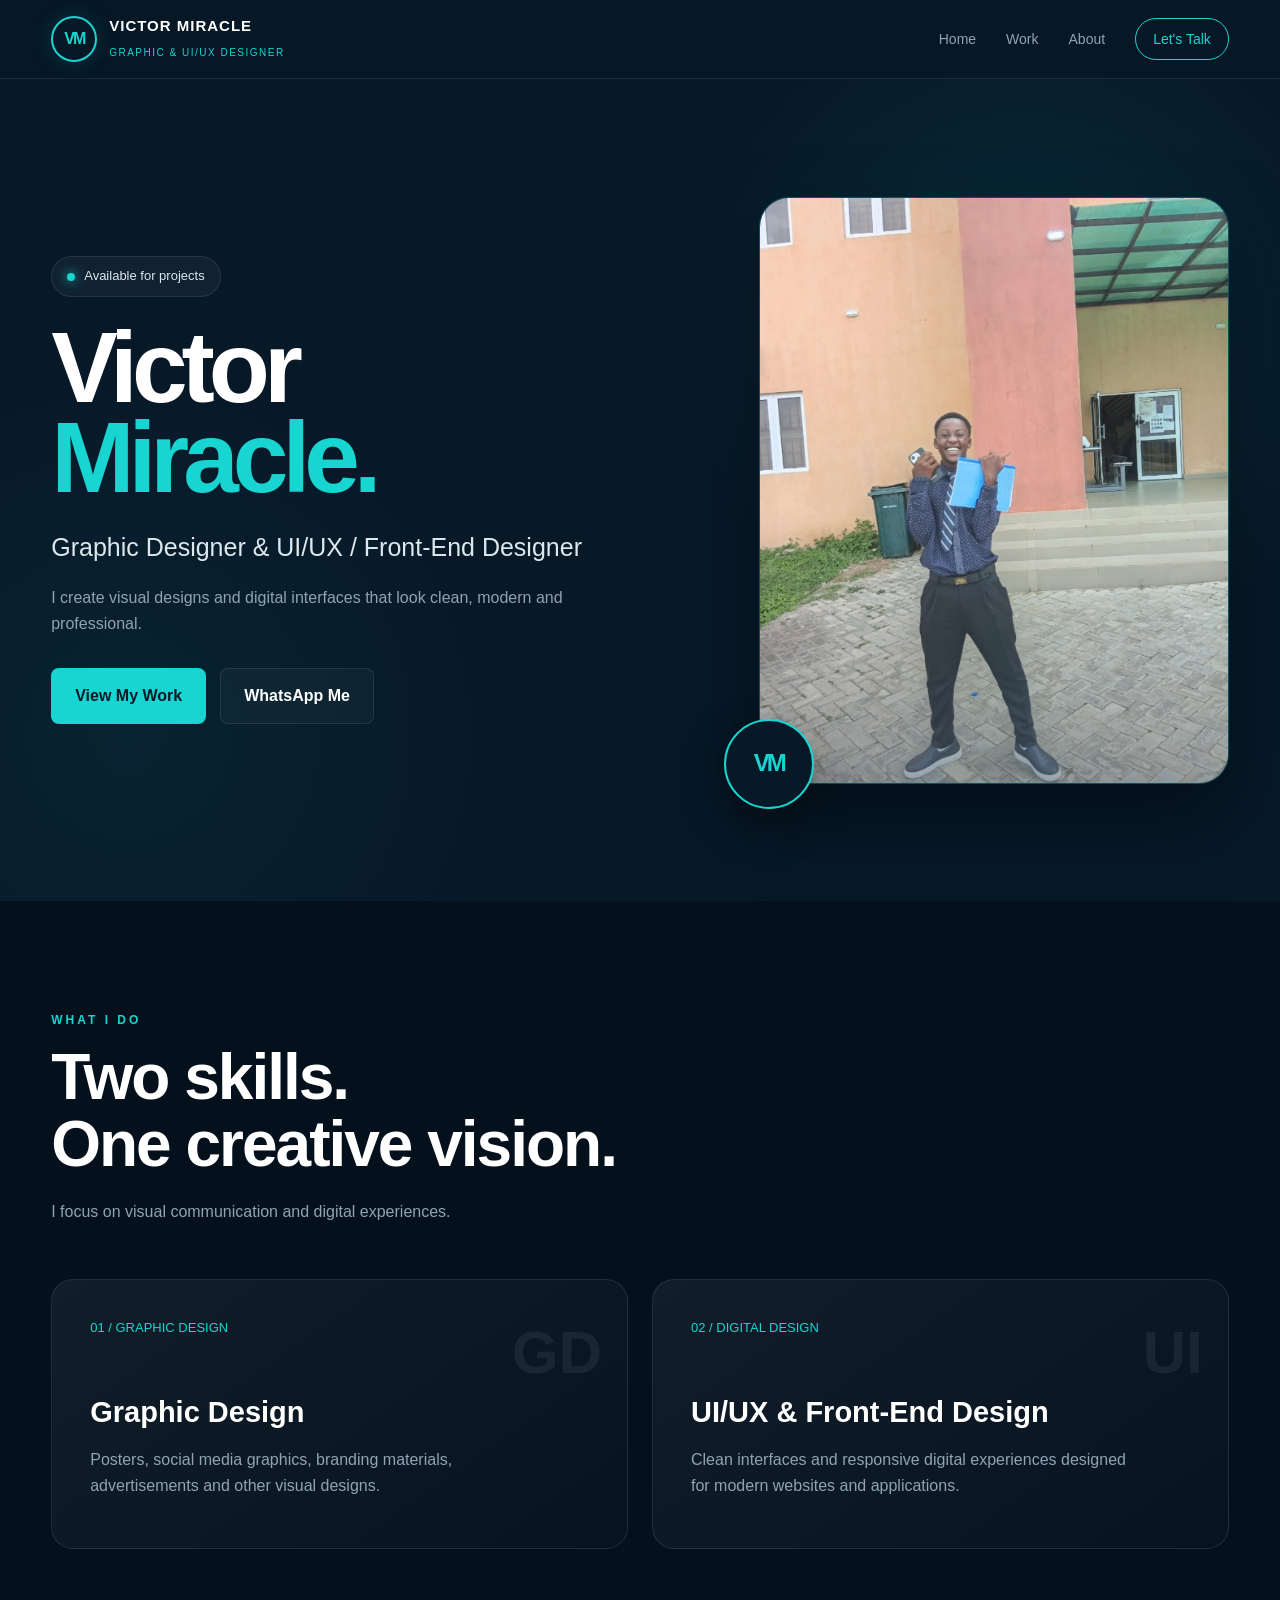
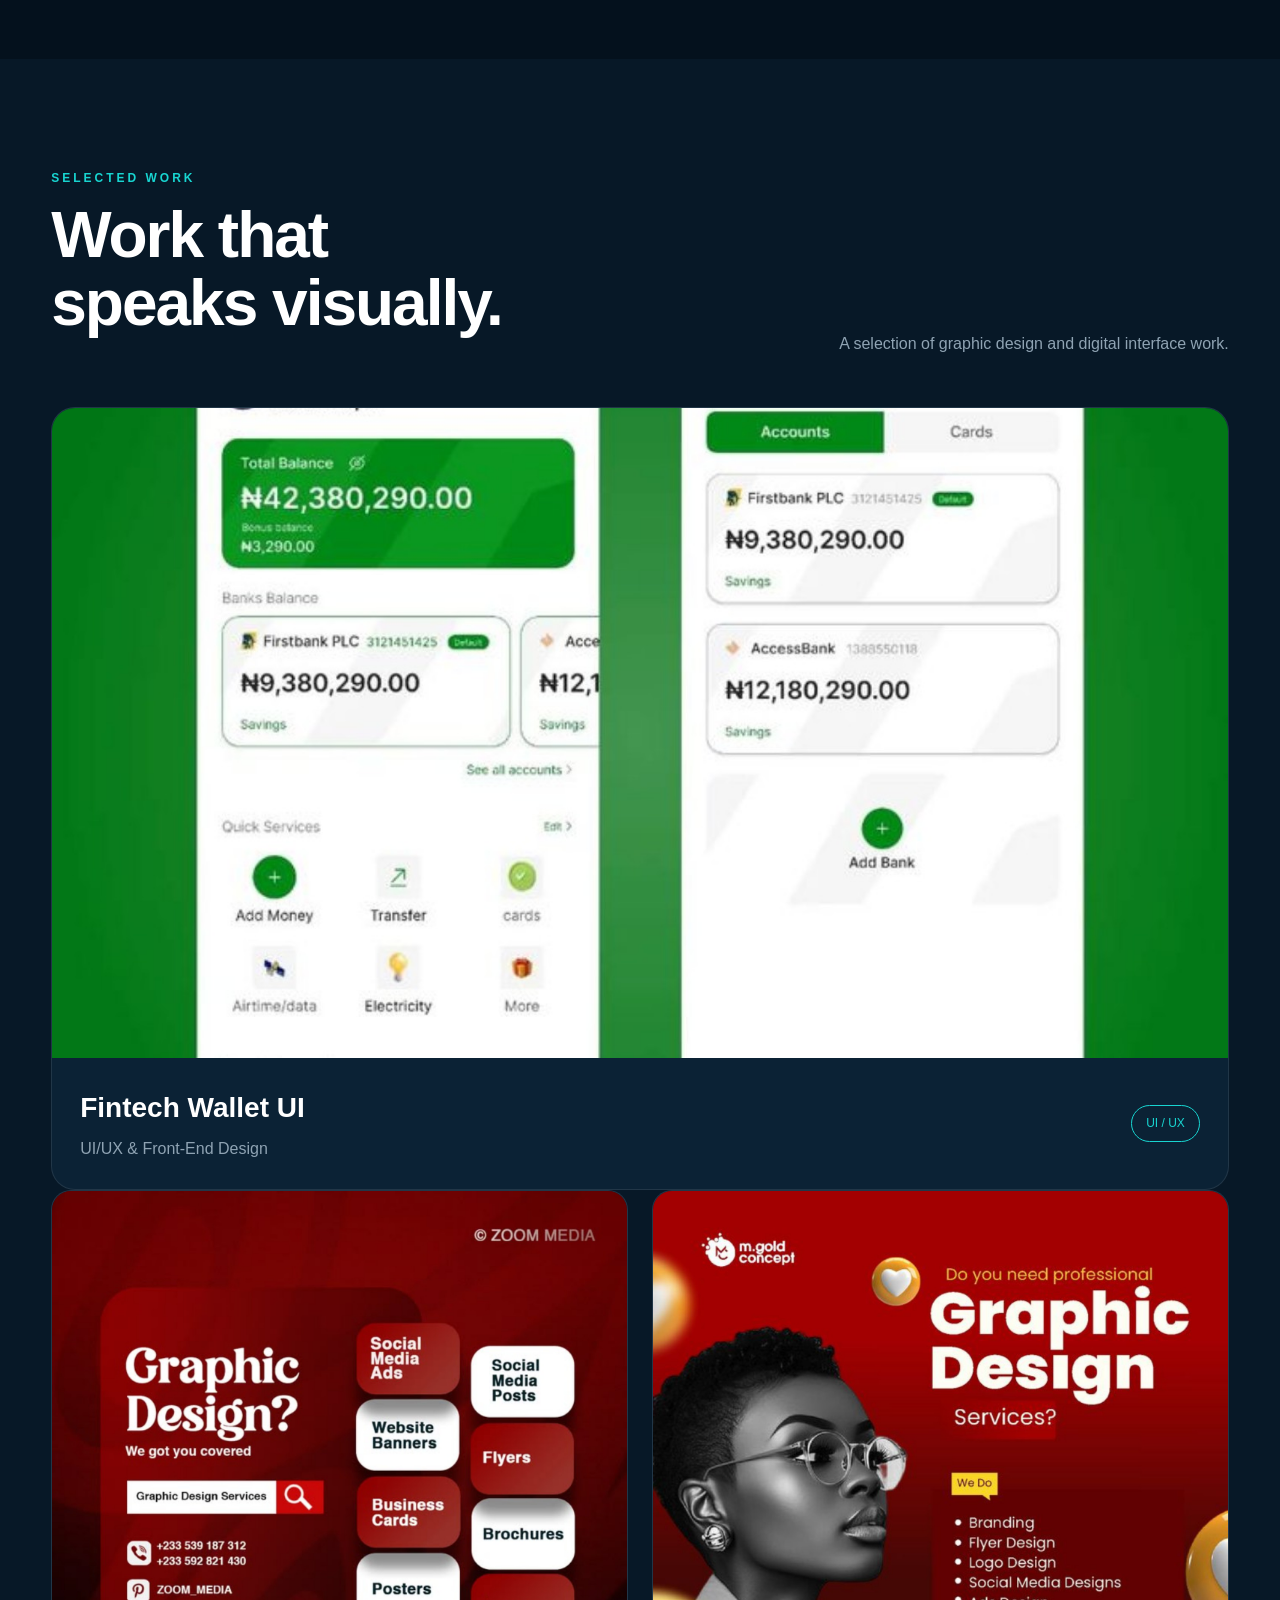
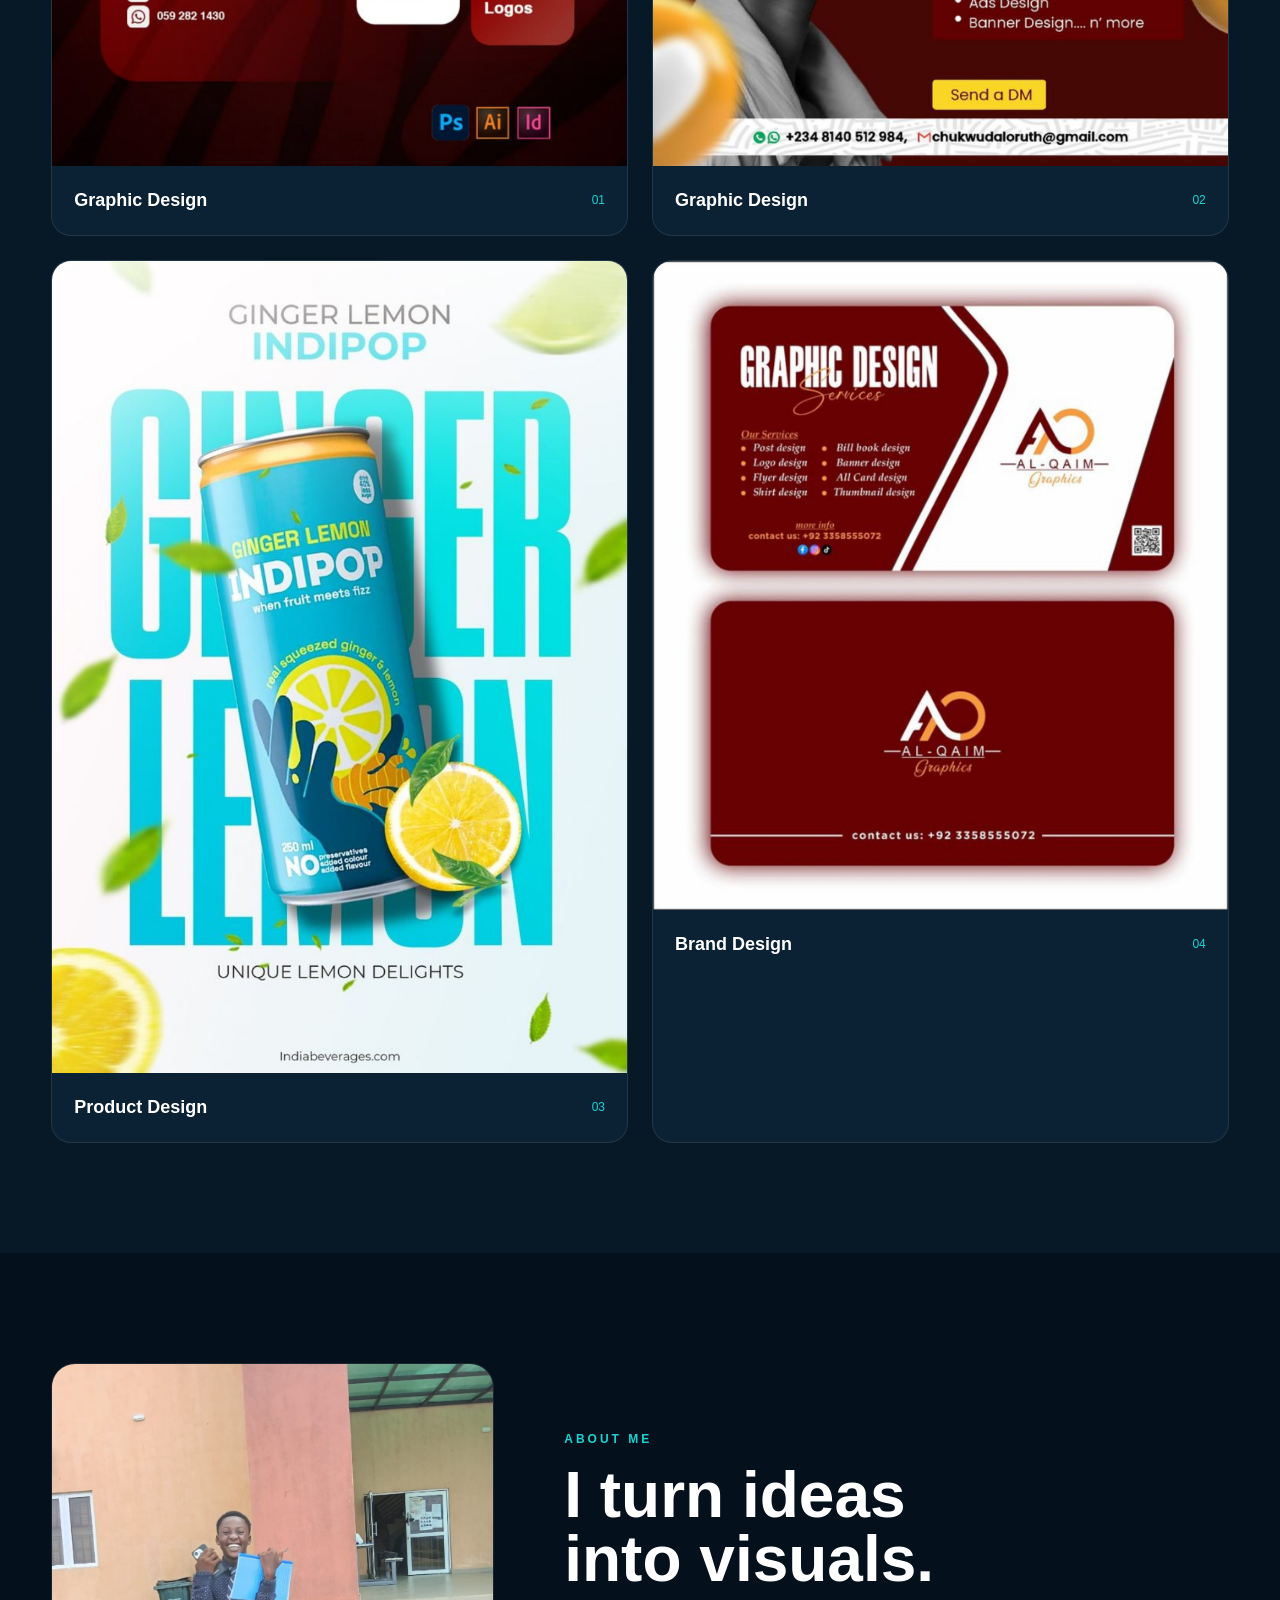
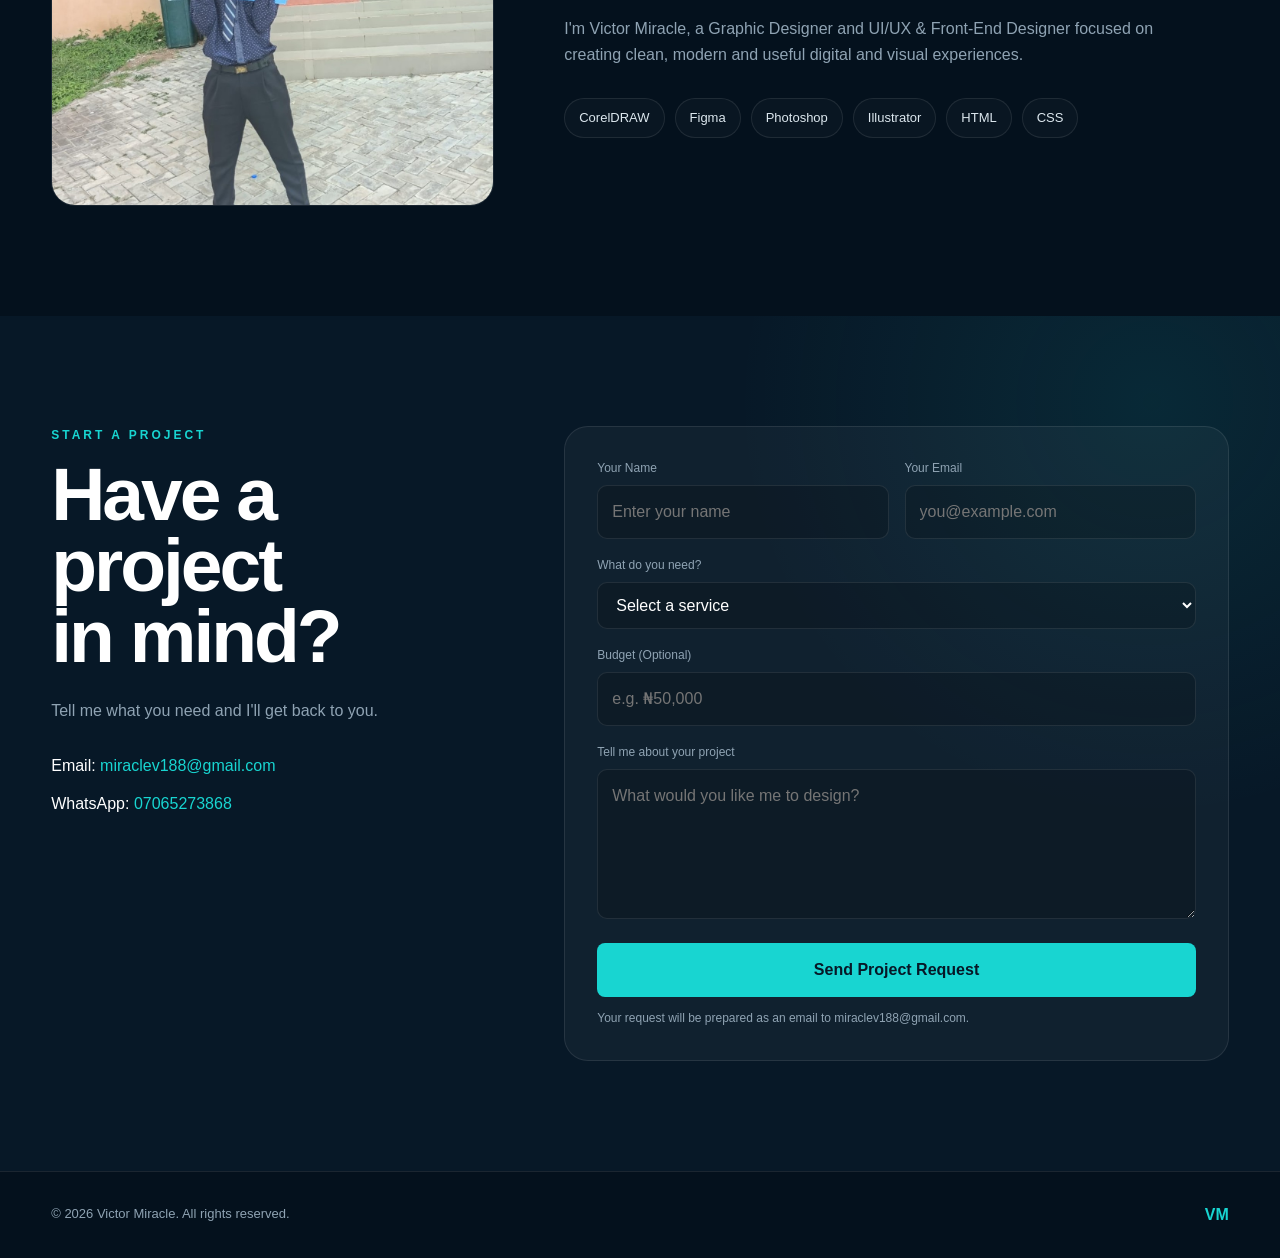
==== index.html @ 38acf854 "Update index.html" ====
<!DOCTYPE html>
<html lang="en">
<head>
  <meta charset="UTF-8">
  <meta name="viewport" content="width=device-width, initial-scale=1.0">

  <title>Victor Miracle | Graphic & UI/UX Designer</title>

  <meta name="description"
        content="Victor Miracle — Graphic Designer and UI/UX & Front-End Designer. Explore selected graphic design and digital interface projects.">

  <style>
    :root {
      --navy: #071827;
      --navy-2: #0b2235;
      --cyan: #18d5d1;
      --cyan-light: #6ff7f0;
      --white: #ffffff;
      --text: #dce7ee;
      --muted: #8fa3b3;
      --line: rgba(255,255,255,0.09);
      --card: rgba(255,255,255,0.045);
      --dark: #04111d;
    }

    * {
      margin: 0;
      padding: 0;
      box-sizing: border-box;
    }

    html {
      scroll-behavior: smooth;
    }

    body {
      font-family: Arial, Helvetica, sans-serif;
      background: var(--navy);
      color: var(--white);
      line-height: 1.6;
      overflow-x: hidden;
    }

    a {
      color: inherit;
      text-decoration: none;
    }

    img {
      width: 100%;
      display: block;
    }

    button,
    input,
    textarea,
    select {
      font: inherit;
    }

    /* =========================
       NAVIGATION
    ========================== */

    header {
      position: sticky;
      top: 0;
      z-index: 1000;
      background: rgba(7, 24, 39, 0.88);
      backdrop-filter: blur(18px);
      border-bottom: 1px solid var(--line);
    }

    .nav {
      width: min(1180px, 92%);
      margin: auto;
      height: 78px;
      display: flex;
      align-items: center;
      justify-content: space-between;
    }

    .brand {
      display: flex;
      align-items: center;
      gap: 12px;
    }

    .vm-logo {
      width: 46px;
      height: 46px;
      border: 2px solid var(--cyan);
      border-radius: 50%;
      display: flex;
      align-items: center;
      justify-content: center;
      color: var(--cyan);
      font-weight: 900;
      font-size: 16px;
      letter-spacing: -2px;
      box-shadow: 0 0 20px rgba(24,213,209,0.15);
    }

    .brand-text strong {
      display: block;
      font-size: 15px;
      letter-spacing: 1px;
    }

    .brand-text span {
      color: var(--cyan);
      font-size: 10px;
      letter-spacing: 1.5px;
    }

    nav {
      display: flex;
      gap: 30px;
      align-items: center;
    }

    nav a {
      color: var(--muted);
      font-size: 14px;
      transition: 0.3s;
    }

    nav a:hover {
      color: var(--cyan);
    }

    .nav-contact {
      border: 1px solid var(--cyan);
      padding: 9px 17px;
      border-radius: 30px;
      color: var(--cyan);
    }

    .nav-contact:hover {
      background: var(--cyan);
      color: var(--navy);
    }

    /* =========================
       GENERAL
    ========================== */

    .container {
      width: min(1180px, 92%);
      margin: auto;
    }

    section {
      padding: 110px 0;
      position: relative;
    }

    .section-label {
      color: var(--cyan);
      text-transform: uppercase;
      font-size: 12px;
      letter-spacing: 3px;
      font-weight: 700;
      margin-bottom: 14px;
    }

    .section-title {
      font-size: clamp(36px, 5vw, 64px);
      line-height: 1.05;
      margin-bottom: 20px;
      letter-spacing: -2px;
    }

    .section-subtitle {
      max-width: 650px;
      color: var(--muted);
      font-size: 16px;
    }

    /* =========================
       HERO
    ========================== */

    .hero {
      min-height: calc(100vh - 78px);
      display: flex;
      align-items: center;
      padding: 80px 0;
      background:
        radial-gradient(circle at 80% 30%, rgba(24,213,209,0.11), transparent 30%),
        radial-gradient(circle at 10% 80%, rgba(24,213,209,0.06), transparent 30%);
    }

    .hero-grid {
      display: grid;
      grid-template-columns: 1.05fr 0.95fr;
      gap: 70px;
      align-items: center;
    }

    .hero-content {
      position: relative;
    }

    .availability {
      display: inline-flex;
      align-items: center;
      gap: 9px;
      border: 1px solid var(--line);
      background: var(--card);
      padding: 9px 15px;
      border-radius: 30px;
      color: var(--text);
      font-size: 13px;
      margin-bottom: 25px;
    }

    .dot {
      width: 8px;
      height: 8px;
      background: var(--cyan);
      border-radius: 50%;
      box-shadow: 0 0 12px var(--cyan);
    }

    .hero h1 {
      font-size: clamp(54px, 8vw, 100px);
      line-height: 0.9;
      letter-spacing: -6px;
      margin-bottom: 25px;
    }

    .hero h1 span {
      color: var(--cyan);
    }

    .hero-title {
      font-size: clamp(19px, 2vw, 25px);
      color: var(--text);
      margin-bottom: 18px;
    }

    .hero-description {
      color: var(--muted);
      max-width: 570px;
      font-size: 16px;
      margin-bottom: 32px;
    }

    .hero-buttons {
      display: flex;
      gap: 14px;
      flex-wrap: wrap;
    }

    .btn {
      display: inline-flex;
      align-items: center;
      justify-content: center;
      padding: 14px 23px;
      border-radius: 8px;
      font-weight: 700;
      border: 1px solid transparent;
      transition: 0.3s;
      cursor: pointer;
    }

    .btn-primary {
      background: var(--cyan);
      color: var(--navy);
    }

    .btn-primary:hover {
      background: var(--cyan-light);
      transform: translateY(-2px);
    }

    .btn-outline {
      border-color: var(--line);
      color: var(--white);
      background: rgba(255,255,255,0.03);
    }

    .btn-outline:hover {
      border-color: var(--cyan);
      color: var(--cyan);
    }

    /* HERO PHOTO */

    .hero-photo {
      position: relative;
      max-width: 470px;
      margin-left: auto;
    }

    .photo-frame {
      position: relative;
      border-radius: 30px;
      overflow: hidden;
      border: 1px solid rgba(24,213,209,0.25);
      background: var(--navy-2);
      box-shadow: 0 35px 80px rgba(0,0,0,0.35);
    }

    .photo-frame img {
      aspect-ratio: 4 / 5;
      object-fit: cover;
    }

    .photo-frame::after {
      content: "";
      position: absolute;
      inset: 0;
      background: linear-gradient(
        to top,
        rgba(4,17,29,0.35),
        transparent 45%
      );
      pointer-events: none;
    }

    .vm-floating {
      position: absolute;
      width: 90px;
      height: 90px;
      border-radius: 50%;
      background: var(--navy);
      border: 2px solid var(--cyan);
      display: flex;
      align-items: center;
      justify-content: center;
      color: var(--cyan);
      font-size: 24px;
      font-weight: 900;
      letter-spacing: -3px;
      bottom: -25px;
      left: -35px;
      z-index: 3;
      box-shadow: 0 15px 40px rgba(0,0,0,0.4);
    }

    /* =========================
       WHAT I DO
    ========================== */

    .services {
      background: var(--dark);
    }

    .service-grid {
      display: grid;
      grid-template-columns: repeat(2, 1fr);
      gap: 24px;
      margin-top: 55px;
    }

    .service-card {
      min-height: 270px;
      padding: 38px;
      border: 1px solid var(--line);
      background: linear-gradient(
        145deg,
        rgba(255,255,255,0.055),
        rgba(255,255,255,0.015)
      );
      border-radius: 22px;
      position: relative;
      overflow: hidden;
      transition: 0.35s;
    }

    .service-card:hover {
      transform: translateY(-6px);
      border-color: rgba(24,213,209,0.5);
    }

    .service-number {
      color: var(--cyan);
      font-size: 13px;
      margin-bottom: 50px;
    }

    .service-card h3 {
      font-size: 29px;
      margin-bottom: 12px;
    }

    .service-card p {
      color: var(--muted);
      max-width: 450px;
    }

    .service-icon {
      position: absolute;
      right: 25px;
      top: 25px;
      font-size: 60px;
      opacity: 0.06;
      font-weight: 900;
    }

    /* =========================
       WORK
    ========================== */

    .work-header {
      display: flex;
      justify-content: space-between;
      gap: 30px;
      align-items: end;
      margin-bottom: 50px;
    }

    .work-grid {
      display: grid;
      grid-template-columns: repeat(2, 1fr);
      gap: 24px;
    }

    .work-item {
      border-radius: 20px;
      overflow: hidden;
      background: var(--navy-2);
      border: 1px solid var(--line);
      transition: 0.35s;
    }

    .work-item:hover {
      transform: translateY(-5px);
      border-color: rgba(24,213,209,0.5);
    }

    .work-image {
      overflow: hidden;
      background: #101010;
    }

    .work-image img {
      width: 100%;
      height: 100%;
      min-height: 330px;
      object-fit: cover;
      transition: 0.5s;
    }

    .work-item:hover img {
      transform: scale(1.025);
    }

    .work-info {
      padding: 20px 22px;
      display: flex;
      justify-content: space-between;
      align-items: center;
      gap: 20px;
    }

    .work-info h3 {
      font-size: 18px;
    }

    .work-info span {
      color: var(--cyan);
      font-size: 12px;
      white-space: nowrap;
    }

    /* FEATURED FINTECH */

    .featured-work {
      margin-top: 24px;
      border: 1px solid var(--line);
      background: var(--navy-2);
      border-radius: 24px;
      overflow: hidden;
    }

    .featured-work img {
      width: 100%;
      max-height: 650px;
      object-fit: cover;
    }

    .featured-info {
      padding: 28px;
      display: flex;
      justify-content: space-between;
      align-items: center;
      gap: 25px;
    }

    .featured-info h3 {
      font-size: 28px;
      margin-bottom: 5px;
    }

    .featured-info p {
      color: var(--muted);
    }

    .tag {
      border: 1px solid var(--cyan);
      color: var(--cyan);
      border-radius: 30px;
      padding: 8px 14px;
      font-size: 12px;
      white-space: nowrap;
    }

    /* =========================
       ABOUT
    ========================== */

    .about {
      background: var(--dark);
    }

    .about-grid {
      display: grid;
      grid-template-columns: 0.8fr 1.2fr;
      gap: 70px;
      align-items: center;
    }

    .about-photo {
      border-radius: 24px;
      overflow: hidden;
      border: 1px solid var(--line);
    }

    .about-photo img {
      aspect-ratio: 1 / 1;
      object-fit: cover;
    }

    .about-copy h2 {
      font-size: clamp(38px, 5vw, 65px);
      line-height: 1;
      margin-bottom: 25px;
    }

    .about-copy p {
      color: var(--muted);
      max-width: 650px;
      margin-bottom: 30px;
    }

    .tools {
      display: flex;
      flex-wrap: wrap;
      gap: 10px;
    }

    .tool {
      padding: 9px 14px;
      border: 1px solid var(--line);
      border-radius: 30px;
      color: var(--text);
      background: rgba(255,255,255,0.025);
      font-size: 13px;
    }

    .tool:hover {
      border-color: var(--cyan);
      color: var(--cyan);
    }

    /* =========================
       PROJECT REQUEST
    ========================== */

    .contact {
      background:
        radial-gradient(circle at 90% 10%, rgba(24,213,209,0.09), transparent 30%),
        var(--navy);
    }

    .contact-grid {
      display: grid;
      grid-template-columns: 0.8fr 1.2fr;
      gap: 70px;
      align-items: start;
    }

    .contact-copy h2 {
      font-size: clamp(42px, 6vw, 75px);
      line-height: 0.95;
      letter-spacing: -3px;
      margin-bottom: 25px;
    }

    .contact-copy p {
      color: var(--muted);
      max-width: 450px;
      margin-bottom: 30px;
    }

    .contact-details {
      display: grid;
      gap: 12px;
    }

    .contact-details a {
      color: var(--cyan);
    }

    .project-form {
      padding: 32px;
      background: rgba(255,255,255,0.04);
      border: 1px solid var(--line);
      border-radius: 24px;
    }

    .form-row {
      display: grid;
      grid-template-columns: repeat(2, 1fr);
      gap: 16px;
    }

    .field {
      margin-bottom: 17px;
    }

    .field label {
      display: block;
      font-size: 12px;
      color: var(--muted);
      margin-bottom: 7px;
    }

    .field input,
    .field textarea,
    .field select {
      width: 100%;
      border: 1px solid var(--line);
      background: rgba(0,0,0,0.18);
      color: var(--white);
      border-radius: 10px;
      padding: 13px 14px;
      outline: none;
      transition: 0.3s;
    }

    .field input:focus,
    .field textarea:focus,
    .field select:focus {
      border-color: var(--cyan);
      box-shadow: 0 0 0 3px rgba(24,213,209,0.07);
    }

    .field textarea {
      min-height: 150px;
      resize: vertical;
    }

    .field select option {
      background: var(--navy);
    }

    .form-note {
      color: var(--muted);
      font-size: 12px;
      margin-top: 12px;
    }

    /* =========================
       FOOTER
    ========================== */

    footer {
      padding: 30px 0;
      border-top: 1px solid var(--line);
      background: var(--dark);
    }

    .footer-inner {
      width: min(1180px, 92%);
      margin: auto;
      display: flex;
      justify-content: space-between;
      align-items: center;
      gap: 20px;
    }

    .footer-inner p {
      color: var(--muted);
      font-size: 13px;
    }

    .footer-brand {
      color: var(--cyan);
      font-weight: 800;
    }

    /* =========================
       MOBILE
    ========================== */

    @media (max-width: 850px) {

      nav {
        display: none;
      }

      .hero {
        padding: 65px 0 90px;
      }

      .hero-grid {
        grid-template-columns: 1fr;
        gap: 55px;
      }

      .hero h1 {
        font-size: clamp(55px, 17vw, 85px);
      }

      .hero-photo {
        margin: auto;
        width: 88%;
      }

      .vm-floating {
        left: -15px;
      }

      .service-grid,
      .work-grid,
      .about-grid,
      .contact-grid {
        grid-template-columns: 1fr;
      }

      .work-header {
        display: block;
      }

      .work-header .section-subtitle {
        margin-top: 15px;
      }

      .about-grid,
      .contact-grid {
        gap: 40px;
      }

      .form-row {
        grid-template-columns: 1fr;
        gap: 0;
      }

      .featured-info {
        display: block;
      }

      .featured-info .tag {
        display: inline-block;
        margin-top: 15px;
      }

      section {
        padding: 80px 0;
      }
    }

    @media (max-width: 500px) {

      .nav {
        height: 70px;
      }

      .brand-text span {
        font-size: 8px;
      }

      .hero h1 {
        letter-spacing: -4px;
      }

      .service-card {
        padding: 28px;
      }

      .work-image img {
        min-height: 250px;
      }

      .project-form {
        padding: 22px;
      }

      .footer-inner {
        flex-direction: column;
        text-align: center;
      }
    }
  </style>
</head>

<body>

  <!-- =========================
       HEADER
  ========================== -->

  <header>
    <div class="nav">

      <a href="#home" class="brand">
        <div class="vm-logo">VM</div>

        <div class="brand-text">
          <strong>VICTOR MIRACLE</strong>
          <span>GRAPHIC & UI/UX DESIGNER</span>
        </div>
      </a>

      <nav>
        <a href="#home">Home</a>
        <a href="#work">Work</a>
        <a href="#about">About</a>
        <a href="#contact" class="nav-contact">Let's Talk</a>
      </nav>

    </div>
  </header>


  <!-- =========================
       HERO
  ========================== -->

  <main>

    <section class="hero" id="home">

      <div class="container">

        <div class="hero-grid">

          <div class="hero-content">

            <div class="availability">
              <span class="dot"></span>
              Available for projects
            </div>

            <h1>
              Victor<br>
              <span>Miracle.</span>
            </h1>

            <div class="hero-title">
              Graphic Designer & UI/UX / Front-End Designer
            </div>

            <p class="hero-description">
              I create visual designs and digital interfaces that look clean,
              modern and professional.
            </p>

            <div class="hero-buttons">
              <a href="#work" class="btn btn-primary">
                View My Work
              </a>

              <a href="https://wa.me/2347065273868"
                 class="btn btn-outline"
                 target="_blank">
                WhatsApp Me
              </a>
            </div>

          </div>


          <div class="hero-photo">

            <div class="photo-frame">
              <img
                src="victor-miracle.jpg"
                alt="Victor Miracle">
            </div>

            <div class="vm-floating">
              VM
            </div>

          </div>

        </div>

      </div>

    </section>


    <!-- =========================
         WHAT I DO
    ========================== -->

    <section class="services">

      <div class="container">

        <div class="section-label">What I Do</div>

        <h2 class="section-title">
          Two skills.<br>
          One creative vision.
        </h2>

        <p class="section-subtitle">
          I focus on visual communication and digital experiences.
        </p>


        <div class="service-grid">

          <div class="service-card">

            <div class="service-number">01 / GRAPHIC DESIGN</div>

            <h3>Graphic Design</h3>

            <p>
              Posters, social media graphics, branding materials,
              advertisements and other visual designs.
            </p>

            <div class="service-icon">GD</div>

          </div>


          <div class="service-card">

            <div class="service-number">02 / DIGITAL DESIGN</div>

            <h3>UI/UX & Front-End Design</h3>

            <p>
              Clean interfaces and responsive digital experiences
              designed for modern websites and applications.
            </p>

            <div class="service-icon">UI</div>

          </div>

        </div>

      </div>

    </section>


    <!-- =========================
         WORK
    ========================== -->

    <section id="work">

      <div class="container">

        <div class="work-header">

          <div>
            <div class="section-label">Selected Work</div>

            <h2 class="section-title">
              Work that<br>
              speaks visually.
            </h2>
          </div>

          <p class="section-subtitle">
            A selection of graphic design and digital interface work.
          </p>

        </div>


        <!-- FINTECH -->

        <div class="featured-work">

          <img
            src="./fintech-real.jpg"
            alt="Fintech UI/UX Design">

          <div class="featured-info">

            <div>
              <h3>Fintech Wallet UI</h3>

              <p>
                UI/UX & Front-End Design
              </p>
            </div>

            <span class="tag">
              UI / UX
            </span>

          </div>

        </div>


        <!-- GRAPHIC WORK -->

        <div class="work-grid">

          <div class="work-item">

            <div class="work-image">
              <img
                src="graphic-01.jpg"
                alt="Graphic Design Project 01">
            </div>

            <div class="work-info">
              <h3>Graphic Design</h3>
              <span>01</span>
            </div>

          </div>


          <div class="work-item">

            <div class="work-image">
              <img
                src="graphic-02.jpg"
                alt="Graphic Design Project 02">
            </div>

            <div class="work-info">
              <h3>Graphic Design</h3>
              <span>02</span>
            </div>

          </div>


          <div class="work-item">

            <div class="work-image">
              <img
                src="graphic-03.jpg"
                alt="Ginger Lemon IndiPop Design">
            </div>

            <div class="work-info">
              <h3>Product Design</h3>
              <span>03</span>
            </div>

          </div>


          <div class="work-item">

            <div class="work-image">
              <img
                src="graphic-04.jpg"
                alt="Al-Qaim Graphics Design">
            </div>

            <div class="work-info">
              <h3>Brand Design</h3>
              <span>04</span>
            </div>

          </div>

        </div>

      </div>

    </section>


    <!-- =========================
         ABOUT
    ========================== -->

    <section class="about" id="about">

      <div class="container">

        <div class="about-grid">

          <div class="about-photo">

            <img
              src="victor-miracle.jpg"
              alt="Victor Miracle">

          </div>


          <div class="about-copy">

            <div class="section-label">About Me</div>

            <h2>
              I turn ideas<br>
              into visuals.
            </h2>

            <p>
              I'm Victor Miracle, a Graphic Designer and UI/UX &
              Front-End Designer focused on creating clean,
              modern and useful digital and visual experiences.
            </p>

            <div class="tools">

              <span class="tool">CorelDRAW</span>
              <span class="tool">Figma</span>
              <span class="tool">Photoshop</span>
              <span class="tool">Illustrator</span>
              <span class="tool">HTML</span>
              <span class="tool">CSS</span>

            </div>

          </div>

        </div>

      </div>

    </section>


    <!-- =========================
         PROJECT REQUEST
    ========================== -->

    <section class="contact" id="contact">

      <div class="container">

        <div class="contact-grid">

          <div class="contact-copy">

            <div class="section-label">
              Start a Project
            </div>

            <h2>
              Have a project<br>
              in mind?
            </h2>

            <p>
              Tell me what you need and I'll get back to you.
            </p>

            <div class="contact-details">

              <div>
                Email:
                <a href="mailto:miraclev188@gmail.com">
                  miraclev188@gmail.com
                </a>
              </div>

              <div>
                WhatsApp:
                <a
                  href="https://wa.me/2347065273868"
                  target="_blank">
                  07065273868
                </a>
              </div>

            </div>

          </div>


          <!-- PROJECT FORM -->

          <form
            class="project-form"
            action="mailto:miraclev188@gmail.com"
            method="post"
            enctype="text/plain">

            <div class="form-row">

              <div class="field">

                <label for="name">
                  Your Name
                </label>

                <input
                  type="text"
                  id="name"
                  name="Name"
                  placeholder="Enter your name"
                  required>

              </div>


              <div class="field">

                <label for="email">
                  Your Email
                </label>

                <input
                  type="email"
                  id="email"
                  name="Email"
                  placeholder="you@example.com"
                  required>

              </div>

            </div>


            <div class="field">

              <label for="service">
                What do you need?
              </label>

              <select
                id="service"
                name="Service"
                required>

                <option value="">
                  Select a service
                </option>

                <option value="Graphic Design">
                  Graphic Design
                </option>

                <option value="UI/UX & Front-End Design">
                  UI/UX & Front-End Design
                </option>

                <option value="Other">
                  Other
                </option>

              </select>

            </div>


            <div class="field">

              <label for="budget">
                Budget (Optional)
              </label>

              <input
                type="text"
                id="budget"
                name="Budget"
                placeholder="e.g. ₦50,000">

            </div>


            <div class="field">

              <label for="details">
                Tell me about your project
              </label>

              <textarea
                id="details"
                name="Project Details"
                placeholder="What would you like me to design?"
                required></textarea>

            </div>


            <button
              type="submit"
              class="btn btn-primary"
              style="width:100%; border:none;">

              Send Project Request

            </button>

            <p class="form-note">
              Your request will be prepared as an email to
              miraclev188@gmail.com.
            </p>

          </form>

        </div>

      </div>

    </section>

  </main>


  <!-- =========================
       FOOTER
  ========================== -->

  <footer>

    <div class="footer-inner">

      <p>
        © 2026 Victor Miracle. All rights reserved.
      </p>

      <div class="footer-brand">
        VM
      </div>

    </div>

  </footer>

</body>
</html>
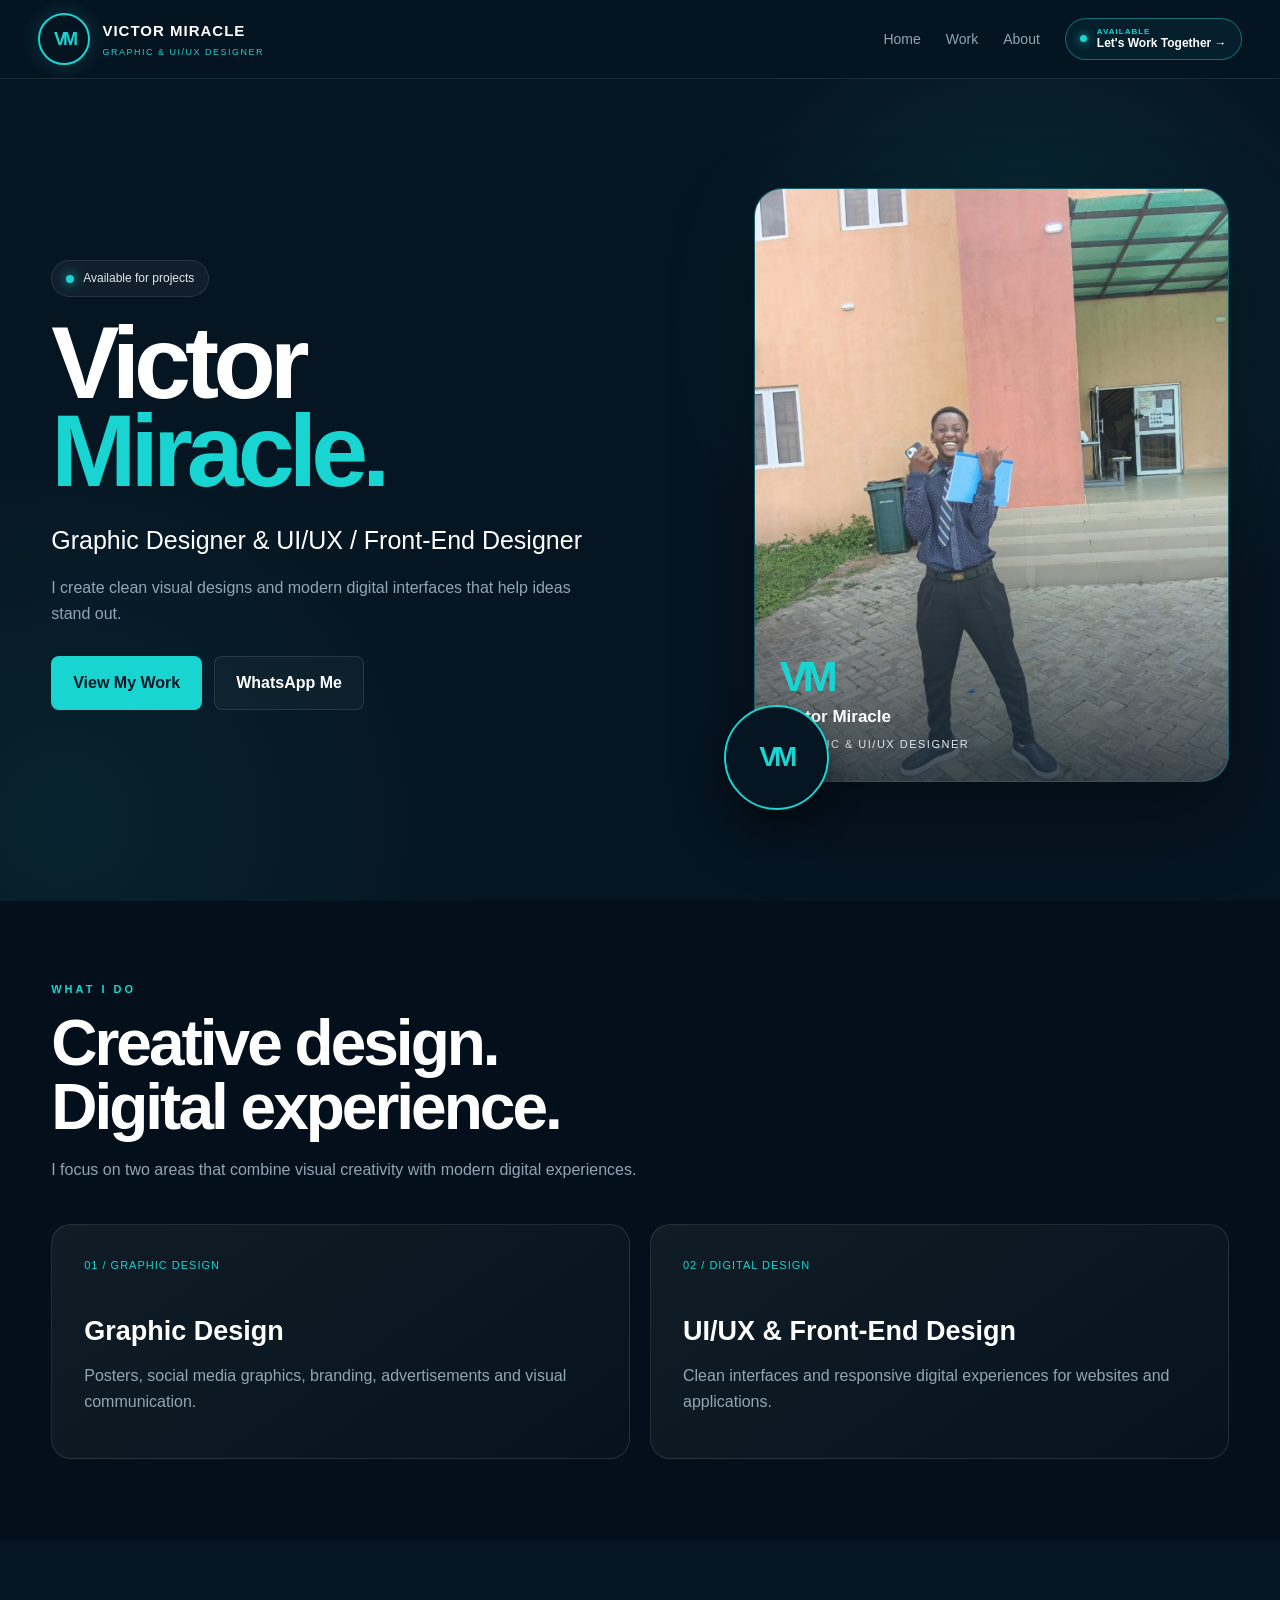
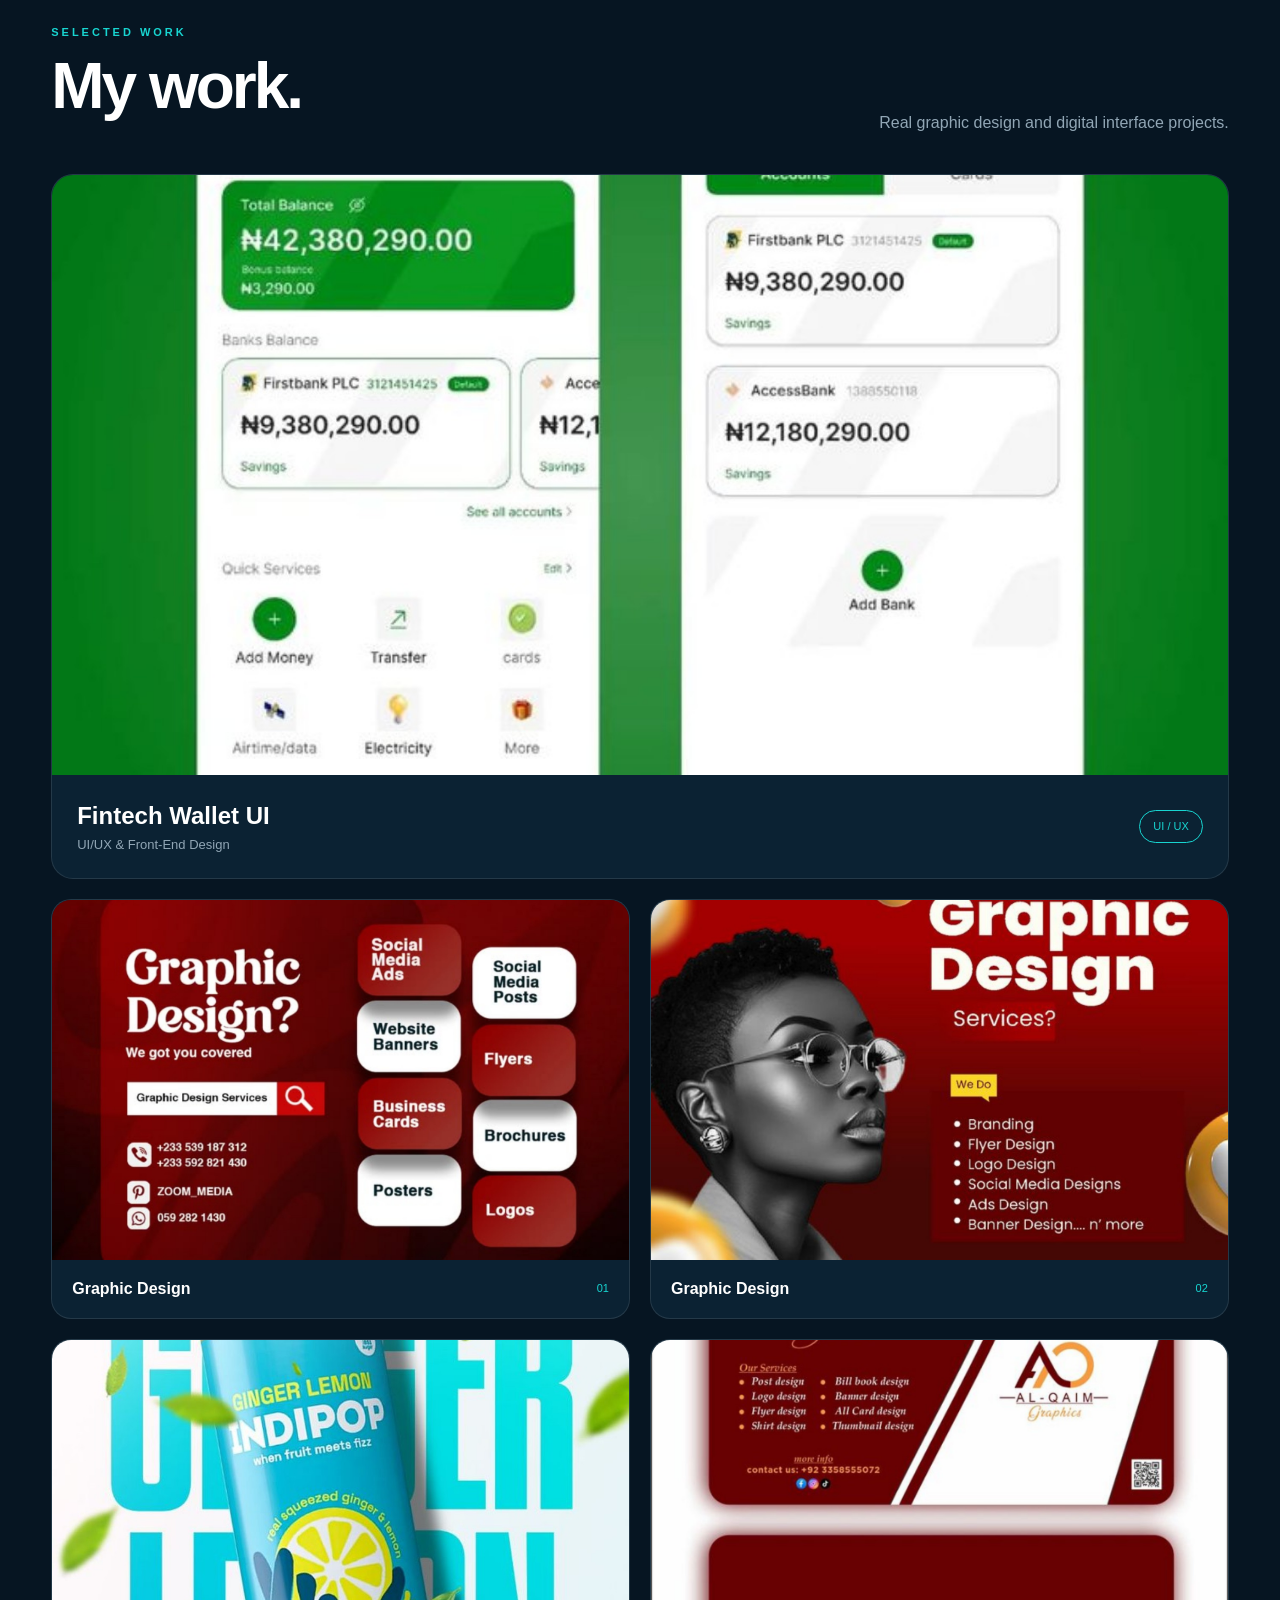
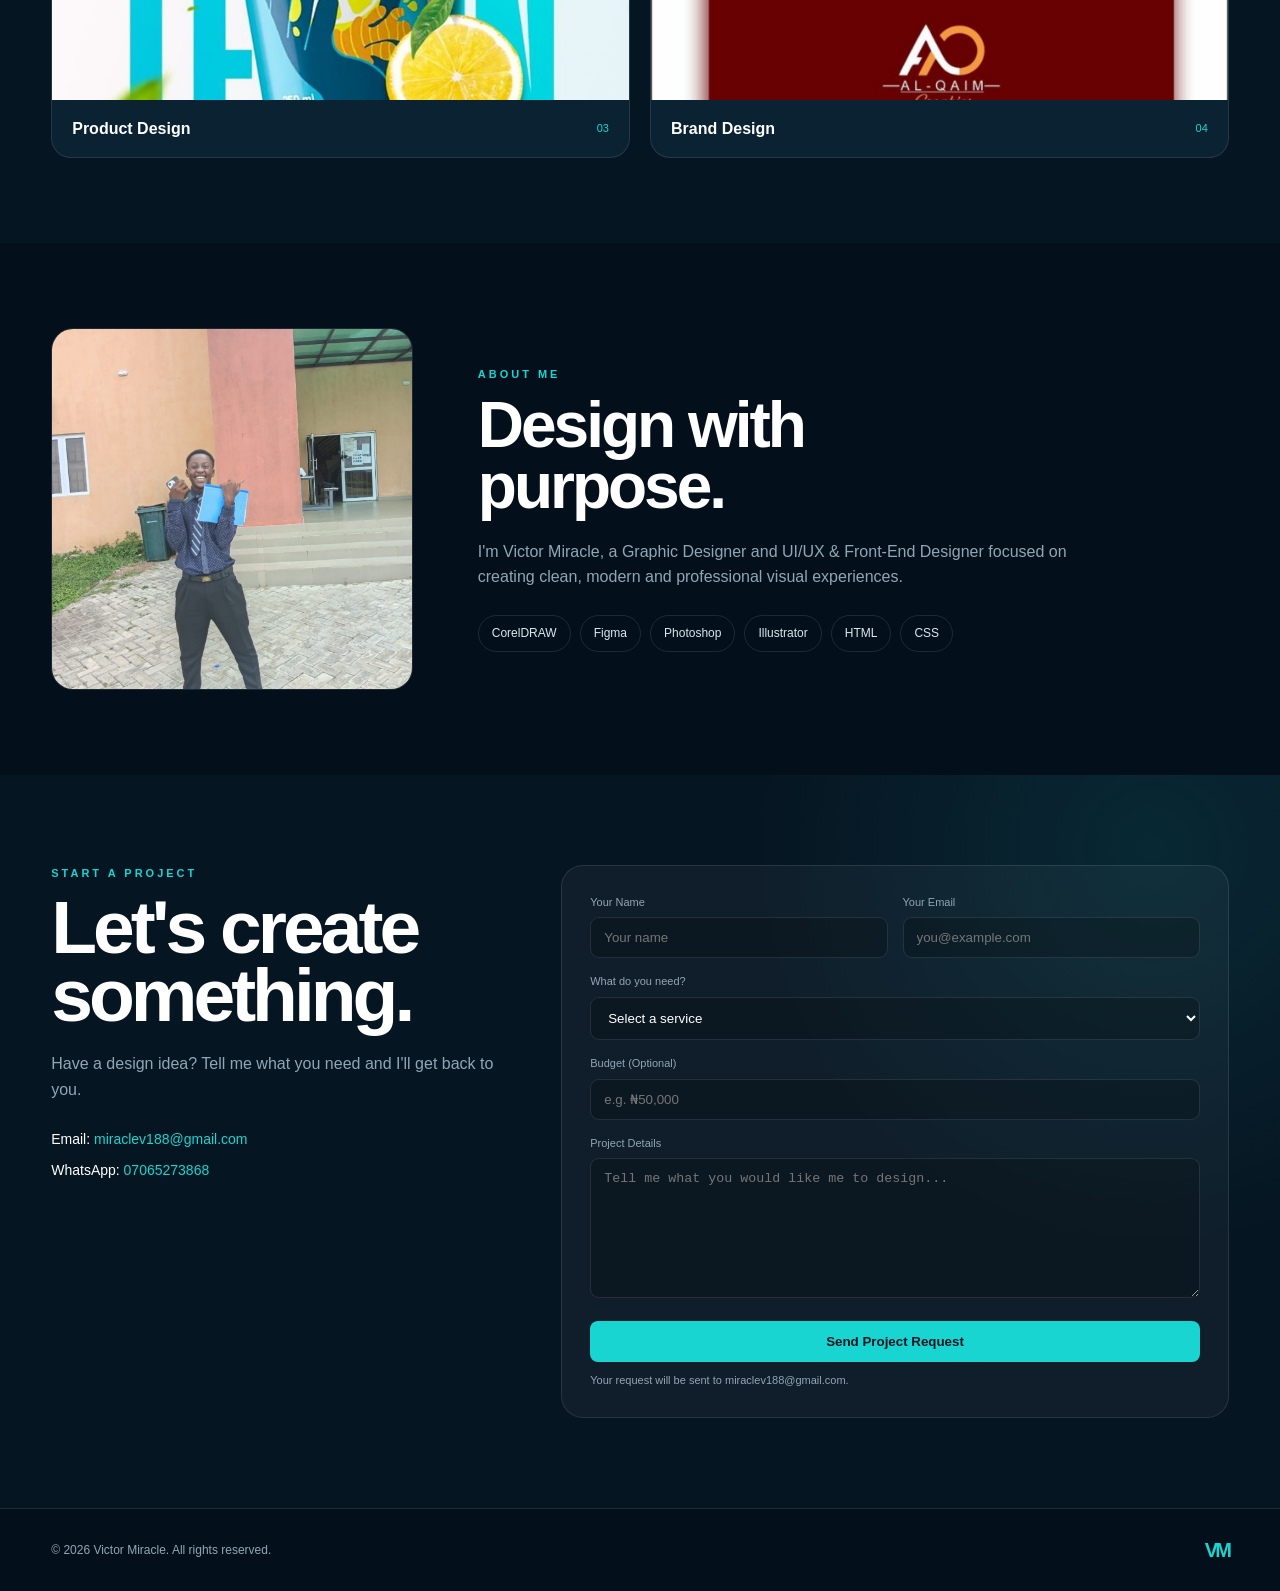
==== commit 2007df81: "Update index.html" ====
--- a/index.html
+++ b/index.html
@@ -1,1340 +1,1439 @@
+
 <!DOCTYPE html>
 <html lang="en">
 <head>
-  <meta charset="UTF-8">
-  <meta name="viewport" content="width=device-width, initial-scale=1.0">
-
-  <title>Victor Miracle | Graphic & UI/UX Designer</title>
-
-  <meta name="description"
-        content="Victor Miracle — Graphic Designer and UI/UX & Front-End Designer. Explore selected graphic design and digital interface projects.">
-
-  <style>
-    :root {
-      --navy: #071827;
-      --navy-2: #0b2235;
-      --cyan: #18d5d1;
-      --cyan-light: #6ff7f0;
-      --white: #ffffff;
-      --text: #dce7ee;
-      --muted: #8fa3b3;
-      --line: rgba(255,255,255,0.09);
-      --card: rgba(255,255,255,0.045);
-      --dark: #04111d;
-    }
-
-    * {
-      margin: 0;
-      padding: 0;
-      box-sizing: border-box;
-    }
-
-    html {
-      scroll-behavior: smooth;
-    }
-
-    body {
-      font-family: Arial, Helvetica, sans-serif;
-      background: var(--navy);
-      color: var(--white);
-      line-height: 1.6;
-      overflow-x: hidden;
-    }
-
-    a {
-      color: inherit;
-      text-decoration: none;
-    }
-
-    img {
-      width: 100%;
-      display: block;
-    }
-
-    button,
-    input,
-    textarea,
-    select {
-      font: inherit;
-    }
-
-    /* =========================
-       NAVIGATION
-    ========================== */
-
-    header {
-      position: sticky;
-      top: 0;
-      z-index: 1000;
-      background: rgba(7, 24, 39, 0.88);
-      backdrop-filter: blur(18px);
-      border-bottom: 1px solid var(--line);
-    }
-
-    .nav {
-      width: min(1180px, 92%);
-      margin: auto;
-      height: 78px;
-      display: flex;
-      align-items: center;
-      justify-content: space-between;
-    }
-
-    .brand {
-      display: flex;
-      align-items: center;
-      gap: 12px;
-    }
-
-    .vm-logo {
-      width: 46px;
-      height: 46px;
-      border: 2px solid var(--cyan);
-      border-radius: 50%;
-      display: flex;
-      align-items: center;
-      justify-content: center;
-      color: var(--cyan);
-      font-weight: 900;
-      font-size: 16px;
-      letter-spacing: -2px;
-      box-shadow: 0 0 20px rgba(24,213,209,0.15);
-    }
-
-    .brand-text strong {
-      display: block;
-      font-size: 15px;
-      letter-spacing: 1px;
-    }
-
-    .brand-text span {
-      color: var(--cyan);
-      font-size: 10px;
-      letter-spacing: 1.5px;
-    }
-
-    nav {
-      display: flex;
-      gap: 30px;
-      align-items: center;
-    }
-
-    nav a {
-      color: var(--muted);
-      font-size: 14px;
-      transition: 0.3s;
-    }
-
-    nav a:hover {
-      color: var(--cyan);
-    }
-
-    .nav-contact {
-      border: 1px solid var(--cyan);
-      padding: 9px 17px;
-      border-radius: 30px;
-      color: var(--cyan);
-    }
-
-    .nav-contact:hover {
-      background: var(--cyan);
-      color: var(--navy);
-    }
-
-    /* =========================
-       GENERAL
-    ========================== */
-
-    .container {
-      width: min(1180px, 92%);
-      margin: auto;
-    }
-
-    section {
-      padding: 110px 0;
-      position: relative;
-    }
-
-    .section-label {
-      color: var(--cyan);
-      text-transform: uppercase;
-      font-size: 12px;
-      letter-spacing: 3px;
-      font-weight: 700;
-      margin-bottom: 14px;
-    }
-
-    .section-title {
-      font-size: clamp(36px, 5vw, 64px);
-      line-height: 1.05;
-      margin-bottom: 20px;
-      letter-spacing: -2px;
-    }
-
-    .section-subtitle {
-      max-width: 650px;
-      color: var(--muted);
-      font-size: 16px;
-    }
-
-    /* =========================
-       HERO
-    ========================== */
-
-    .hero {
-      min-height: calc(100vh - 78px);
-      display: flex;
-      align-items: center;
-      padding: 80px 0;
-      background:
-        radial-gradient(circle at 80% 30%, rgba(24,213,209,0.11), transparent 30%),
-        radial-gradient(circle at 10% 80%, rgba(24,213,209,0.06), transparent 30%);
-    }
-
-    .hero-grid {
-      display: grid;
-      grid-template-columns: 1.05fr 0.95fr;
-      gap: 70px;
-      align-items: center;
-    }
-
-    .hero-content {
-      position: relative;
-    }
-
-    .availability {
-      display: inline-flex;
-      align-items: center;
-      gap: 9px;
-      border: 1px solid var(--line);
-      background: var(--card);
-      padding: 9px 15px;
-      border-radius: 30px;
-      color: var(--text);
-      font-size: 13px;
-      margin-bottom: 25px;
-    }
-
-    .dot {
-      width: 8px;
-      height: 8px;
-      background: var(--cyan);
-      border-radius: 50%;
-      box-shadow: 0 0 12px var(--cyan);
-    }
-
-    .hero h1 {
-      font-size: clamp(54px, 8vw, 100px);
-      line-height: 0.9;
-      letter-spacing: -6px;
-      margin-bottom: 25px;
-    }
-
-    .hero h1 span {
-      color: var(--cyan);
-    }
-
-    .hero-title {
-      font-size: clamp(19px, 2vw, 25px);
-      color: var(--text);
-      margin-bottom: 18px;
-    }
-
-    .hero-description {
-      color: var(--muted);
-      max-width: 570px;
-      font-size: 16px;
-      margin-bottom: 32px;
-    }
-
-    .hero-buttons {
-      display: flex;
-      gap: 14px;
-      flex-wrap: wrap;
-    }
-
-    .btn {
-      display: inline-flex;
-      align-items: center;
-      justify-content: center;
-      padding: 14px 23px;
-      border-radius: 8px;
-      font-weight: 700;
-      border: 1px solid transparent;
-      transition: 0.3s;
-      cursor: pointer;
-    }
-
-    .btn-primary {
-      background: var(--cyan);
-      color: var(--navy);
-    }
-
-    .btn-primary:hover {
-      background: var(--cyan-light);
-      transform: translateY(-2px);
-    }
-
-    .btn-outline {
-      border-color: var(--line);
-      color: var(--white);
-      background: rgba(255,255,255,0.03);
-    }
-
-    .btn-outline:hover {
-      border-color: var(--cyan);
-      color: var(--cyan);
-    }
-
-    /* HERO PHOTO */
-
-    .hero-photo {
-      position: relative;
-      max-width: 470px;
-      margin-left: auto;
-    }
-
-    .photo-frame {
-      position: relative;
-      border-radius: 30px;
-      overflow: hidden;
-      border: 1px solid rgba(24,213,209,0.25);
-      background: var(--navy-2);
-      box-shadow: 0 35px 80px rgba(0,0,0,0.35);
-    }
-
-    .photo-frame img {
-      aspect-ratio: 4 / 5;
-      object-fit: cover;
-    }
-
-    .photo-frame::after {
-      content: "";
-      position: absolute;
-      inset: 0;
-      background: linear-gradient(
-        to top,
-        rgba(4,17,29,0.35),
-        transparent 45%
-      );
-      pointer-events: none;
-    }
-
-    .vm-floating {
-      position: absolute;
-      width: 90px;
-      height: 90px;
-      border-radius: 50%;
-      background: var(--navy);
-      border: 2px solid var(--cyan);
-      display: flex;
-      align-items: center;
-      justify-content: center;
-      color: var(--cyan);
-      font-size: 24px;
-      font-weight: 900;
-      letter-spacing: -3px;
-      bottom: -25px;
-      left: -35px;
-      z-index: 3;
-      box-shadow: 0 15px 40px rgba(0,0,0,0.4);
-    }
-
-    /* =========================
-       WHAT I DO
-    ========================== */
-
-    .services {
-      background: var(--dark);
-    }
-
-    .service-grid {
-      display: grid;
-      grid-template-columns: repeat(2, 1fr);
-      gap: 24px;
-      margin-top: 55px;
-    }
-
-    .service-card {
-      min-height: 270px;
-      padding: 38px;
-      border: 1px solid var(--line);
-      background: linear-gradient(
-        145deg,
-        rgba(255,255,255,0.055),
-        rgba(255,255,255,0.015)
-      );
-      border-radius: 22px;
-      position: relative;
-      overflow: hidden;
-      transition: 0.35s;
-    }
-
-    .service-card:hover {
-      transform: translateY(-6px);
-      border-color: rgba(24,213,209,0.5);
-    }
-
-    .service-number {
-      color: var(--cyan);
-      font-size: 13px;
-      margin-bottom: 50px;
-    }
-
-    .service-card h3 {
-      font-size: 29px;
-      margin-bottom: 12px;
-    }
-
-    .service-card p {
-      color: var(--muted);
-      max-width: 450px;
-    }
-
-    .service-icon {
-      position: absolute;
-      right: 25px;
-      top: 25px;
-      font-size: 60px;
-      opacity: 0.06;
-      font-weight: 900;
-    }
-
-    /* =========================
-       WORK
-    ========================== */
-
-    .work-header {
-      display: flex;
-      justify-content: space-between;
-      gap: 30px;
-      align-items: end;
-      margin-bottom: 50px;
-    }
-
-    .work-grid {
-      display: grid;
-      grid-template-columns: repeat(2, 1fr);
-      gap: 24px;
-    }
-
-    .work-item {
-      border-radius: 20px;
-      overflow: hidden;
-      background: var(--navy-2);
-      border: 1px solid var(--line);
-      transition: 0.35s;
-    }
-
-    .work-item:hover {
-      transform: translateY(-5px);
-      border-color: rgba(24,213,209,0.5);
-    }
-
-    .work-image {
-      overflow: hidden;
-      background: #101010;
-    }
-
-    .work-image img {
-      width: 100%;
-      height: 100%;
-      min-height: 330px;
-      object-fit: cover;
-      transition: 0.5s;
-    }
-
-    .work-item:hover img {
-      transform: scale(1.025);
-    }
-
-    .work-info {
-      padding: 20px 22px;
-      display: flex;
-      justify-content: space-between;
-      align-items: center;
-      gap: 20px;
-    }
-
-    .work-info h3 {
-      font-size: 18px;
-    }
-
-    .work-info span {
-      color: var(--cyan);
-      font-size: 12px;
-      white-space: nowrap;
-    }
-
-    /* FEATURED FINTECH */
-
-    .featured-work {
-      margin-top: 24px;
-      border: 1px solid var(--line);
-      background: var(--navy-2);
-      border-radius: 24px;
-      overflow: hidden;
-    }
-
-    .featured-work img {
-      width: 100%;
-      max-height: 650px;
-      object-fit: cover;
-    }
-
-    .featured-info {
-      padding: 28px;
-      display: flex;
-      justify-content: space-between;
-      align-items: center;
-      gap: 25px;
-    }
-
-    .featured-info h3 {
-      font-size: 28px;
-      margin-bottom: 5px;
-    }
-
-    .featured-info p {
-      color: var(--muted);
-    }
-
-    .tag {
-      border: 1px solid var(--cyan);
-      color: var(--cyan);
-      border-radius: 30px;
-      padding: 8px 14px;
-      font-size: 12px;
-      white-space: nowrap;
-    }
-
-    /* =========================
-       ABOUT
-    ========================== */
-
-    .about {
-      background: var(--dark);
-    }
-
-    .about-grid {
-      display: grid;
-      grid-template-columns: 0.8fr 1.2fr;
-      gap: 70px;
-      align-items: center;
-    }
-
-    .about-photo {
-      border-radius: 24px;
-      overflow: hidden;
-      border: 1px solid var(--line);
-    }
-
-    .about-photo img {
-      aspect-ratio: 1 / 1;
-      object-fit: cover;
-    }
-
-    .about-copy h2 {
-      font-size: clamp(38px, 5vw, 65px);
-      line-height: 1;
-      margin-bottom: 25px;
-    }
-
-    .about-copy p {
-      color: var(--muted);
-      max-width: 650px;
-      margin-bottom: 30px;
-    }
-
-    .tools {
-      display: flex;
-      flex-wrap: wrap;
-      gap: 10px;
-    }
-
-    .tool {
-      padding: 9px 14px;
-      border: 1px solid var(--line);
-      border-radius: 30px;
-      color: var(--text);
-      background: rgba(255,255,255,0.025);
-      font-size: 13px;
-    }
-
-    .tool:hover {
-      border-color: var(--cyan);
-      color: var(--cyan);
-    }
-
-    /* =========================
-       PROJECT REQUEST
-    ========================== */
-
-    .contact {
-      background:
-        radial-gradient(circle at 90% 10%, rgba(24,213,209,0.09), transparent 30%),
-        var(--navy);
-    }
-
-    .contact-grid {
-      display: grid;
-      grid-template-columns: 0.8fr 1.2fr;
-      gap: 70px;
-      align-items: start;
-    }
-
-    .contact-copy h2 {
-      font-size: clamp(42px, 6vw, 75px);
-      line-height: 0.95;
-      letter-spacing: -3px;
-      margin-bottom: 25px;
-    }
-
-    .contact-copy p {
-      color: var(--muted);
-      max-width: 450px;
-      margin-bottom: 30px;
-    }
-
-    .contact-details {
-      display: grid;
-      gap: 12px;
-    }
-
-    .contact-details a {
-      color: var(--cyan);
-    }
-
-    .project-form {
-      padding: 32px;
-      background: rgba(255,255,255,0.04);
-      border: 1px solid var(--line);
-      border-radius: 24px;
-    }
-
-    .form-row {
-      display: grid;
-      grid-template-columns: repeat(2, 1fr);
-      gap: 16px;
-    }
-
-    .field {
-      margin-bottom: 17px;
-    }
-
-    .field label {
-      display: block;
-      font-size: 12px;
-      color: var(--muted);
-      margin-bottom: 7px;
-    }
-
-    .field input,
-    .field textarea,
-    .field select {
-      width: 100%;
-      border: 1px solid var(--line);
-      background: rgba(0,0,0,0.18);
-      color: var(--white);
-      border-radius: 10px;
-      padding: 13px 14px;
-      outline: none;
-      transition: 0.3s;
-    }
-
-    .field input:focus,
-    .field textarea:focus,
-    .field select:focus {
-      border-color: var(--cyan);
-      box-shadow: 0 0 0 3px rgba(24,213,209,0.07);
-    }
-
-    .field textarea {
-      min-height: 150px;
-      resize: vertical;
-    }
-
-    .field select option {
-      background: var(--navy);
-    }
-
-    .form-note {
-      color: var(--muted);
-      font-size: 12px;
-      margin-top: 12px;
-    }
-
-    /* =========================
-       FOOTER
-    ========================== */
-
-    footer {
-      padding: 30px 0;
-      border-top: 1px solid var(--line);
-      background: var(--dark);
-    }
-
-    .footer-inner {
-      width: min(1180px, 92%);
-      margin: auto;
-      display: flex;
-      justify-content: space-between;
-      align-items: center;
-      gap: 20px;
-    }
-
-    .footer-inner p {
-      color: var(--muted);
-      font-size: 13px;
-    }
-
-    .footer-brand {
-      color: var(--cyan);
-      font-weight: 800;
-    }
-
-    /* =========================
-       MOBILE
-    ========================== */
-
-    @media (max-width: 850px) {
-
-      nav {
-        display: none;
-      }
-
-      .hero {
-        padding: 65px 0 90px;
-      }
-
-      .hero-grid {
-        grid-template-columns: 1fr;
-        gap: 55px;
-      }
-
-      .hero h1 {
-        font-size: clamp(55px, 17vw, 85px);
-      }
-
-      .hero-photo {
-        margin: auto;
-        width: 88%;
-      }
-
-      .vm-floating {
-        left: -15px;
-      }
-
-      .service-grid,
-      .work-grid,
-      .about-grid,
-      .contact-grid {
-        grid-template-columns: 1fr;
-      }
-
-      .work-header {
-        display: block;
-      }
-
-      .work-header .section-subtitle {
-        margin-top: 15px;
-      }
-
-      .about-grid,
-      .contact-grid {
-        gap: 40px;
-      }
-
-      .form-row {
-        grid-template-columns: 1fr;
-        gap: 0;
-      }
-
-      .featured-info {
-        display: block;
-      }
-
-      .featured-info .tag {
-        display: inline-block;
-        margin-top: 15px;
-      }
-
-      section {
-        padding: 80px 0;
-      }
-    }
-
-    @media (max-width: 500px) {
-
-      .nav {
-        height: 70px;
-      }
-
-      .brand-text span {
-        font-size: 8px;
-      }
-
-      .hero h1 {
-        letter-spacing: -4px;
-      }
-
-      .service-card {
-        padding: 28px;
-      }
-
-      .work-image img {
-        min-height: 250px;
-      }
-
-      .project-form {
-        padding: 22px;
-      }
-
-      .footer-inner {
-        flex-direction: column;
-        text-align: center;
-      }
-    }
-  </style>
+<meta charset="UTF-8">
+<meta name="viewport" content="width=device-width, initial-scale=1.0">
+
+<title>Victor Miracle | Graphic & UI/UX Designer</title>
+
+<meta name="description"
+content="Victor Miracle — Graphic Designer and UI/UX & Front-End Designer.">
+
+<style>
+:root{
+  --navy:#061522;
+  --navy2:#0b2233;
+  --cyan:#18d5d1;
+  --cyan2:#70f5ef;
+  --white:#fff;
+  --text:#dce8ee;
+  --muted:#91a6b5;
+  --line:rgba(255,255,255,.1);
+  --card:rgba(255,255,255,.045);
+  --dark:#03101b;
+}
+
+*{
+  margin:0;
+  padding:0;
+  box-sizing:border-box;
+}
+
+html{
+  scroll-behavior:smooth;
+}
+
+body{
+  font-family:Arial,Helvetica,sans-serif;
+  background:var(--navy);
+  color:var(--white);
+  line-height:1.6;
+  overflow-x:hidden;
+}
+
+a{
+  text-decoration:none;
+  color:inherit;
+}
+
+img{
+  width:100%;
+  display:block;
+}
+
+.container{
+  width:min(1180px,92%);
+  margin:auto;
+}
+
+/* =========================
+   HEADER
+========================= */
+
+header{
+  position:sticky;
+  top:0;
+  z-index:1000;
+  background:rgba(6,21,34,.92);
+  backdrop-filter:blur(18px);
+  border-bottom:1px solid var(--line);
+}
+
+.nav{
+  min-height:78px;
+  width:min(1240px,94%);
+  margin:auto;
+  display:flex;
+  align-items:center;
+  justify-content:space-between;
+  gap:25px;
+}
+
+/* VM BRAND */
+
+.brand{
+  display:flex;
+  align-items:center;
+  gap:12px;
+  flex-shrink:0;
+}
+
+.vm-logo{
+  width:52px;
+  height:52px;
+  border:2px solid var(--cyan);
+  border-radius:50%;
+  display:flex;
+  align-items:center;
+  justify-content:center;
+  color:var(--cyan);
+  font-weight:900;
+  font-size:18px;
+  letter-spacing:-3px;
+  box-shadow:0 0 22px rgba(24,213,209,.2);
+}
+
+.brand-text strong{
+  display:block;
+  font-size:15px;
+  letter-spacing:1px;
+}
+
+.brand-text span{
+  display:block;
+  color:var(--cyan);
+  font-size:9px;
+  letter-spacing:1.5px;
+  margin-top:2px;
+}
+
+/* RIGHT SIDE */
+
+.nav-right{
+  display:flex;
+  align-items:center;
+  gap:25px;
+}
+
+nav{
+  display:flex;
+  align-items:center;
+  gap:25px;
+}
+
+nav a{
+  color:var(--muted);
+  font-size:14px;
+  transition:.3s;
+}
+
+nav a:hover{
+  color:var(--cyan);
+}
+
+.client-button{
+  display:flex;
+  align-items:center;
+  gap:10px;
+  padding:9px 14px;
+  border:1px solid rgba(24,213,209,.45);
+  border-radius:30px;
+  background:rgba(24,213,209,.06);
+  transition:.3s;
+}
+
+.client-button:hover{
+  background:var(--cyan);
+  color:var(--navy);
+}
+
+.client-dot{
+  width:7px;
+  height:7px;
+  border-radius:50%;
+  background:var(--cyan);
+  box-shadow:0 0 10px var(--cyan);
+}
+
+.client-text{
+  display:flex;
+  flex-direction:column;
+  line-height:1.1;
+}
+
+.client-text small{
+  color:var(--cyan);
+  font-size:8px;
+  letter-spacing:1px;
+  font-weight:bold;
+}
+
+.client-text strong{
+  font-size:12px;
+}
+
+/* =========================
+   HERO
+========================= */
+
+.hero{
+  min-height:calc(100vh - 78px);
+  padding:70px 0 80px;
+  display:flex;
+  align-items:center;
+  background:
+    radial-gradient(circle at 80% 30%,rgba(24,213,209,.13),transparent 30%),
+    radial-gradient(circle at 5% 90%,rgba(24,213,209,.07),transparent 30%);
+}
+
+.hero-grid{
+  display:grid;
+  grid-template-columns:1.05fr .95fr;
+  gap:70px;
+  align-items:center;
+}
+
+.availability{
+  display:inline-flex;
+  align-items:center;
+  gap:9px;
+  padding:8px 14px;
+  border:1px solid var(--line);
+  background:var(--card);
+  border-radius:30px;
+  color:var(--text);
+  font-size:12px;
+  margin-bottom:22px;
+}
+
+.dot{
+  width:8px;
+  height:8px;
+  border-radius:50%;
+  background:var(--cyan);
+  box-shadow:0 0 12px var(--cyan);
+}
+
+.hero h1{
+  font-size:clamp(60px,8vw,105px);
+  line-height:.86;
+  letter-spacing:-6px;
+  margin-bottom:25px;
+}
+
+.hero h1 span{
+  color:var(--cyan);
+}
+
+.hero-title{
+  font-size:clamp(19px,2vw,25px);
+  margin-bottom:15px;
+}
+
+.hero-description{
+  color:var(--muted);
+  max-width:550px;
+  margin-bottom:30px;
+}
+
+.hero-buttons{
+  display:flex;
+  gap:12px;
+  flex-wrap:wrap;
+}
+
+.btn{
+  display:inline-flex;
+  align-items:center;
+  justify-content:center;
+  padding:13px 21px;
+  border-radius:8px;
+  font-weight:bold;
+  transition:.3s;
+  cursor:pointer;
+  border:1px solid transparent;
+}
+
+.btn-primary{
+  background:var(--cyan);
+  color:var(--navy);
+}
+
+.btn-primary:hover{
+  background:var(--cyan2);
+  transform:translateY(-2px);
+}
+
+.btn-outline{
+  border-color:var(--line);
+  background:rgba(255,255,255,.03);
+}
+
+.btn-outline:hover{
+  border-color:var(--cyan);
+  color:var(--cyan);
+}
+
+/* =========================
+   PROFILE
+========================= */
+
+.hero-profile{
+  position:relative;
+  max-width:475px;
+  margin-left:auto;
+}
+
+.profile-card{
+  position:relative;
+  border-radius:28px;
+  overflow:hidden;
+  background:var(--navy2);
+  border:1px solid rgba(24,213,209,.35);
+  box-shadow:0 35px 80px rgba(0,0,0,.38);
+}
+
+.profile-card img{
+  aspect-ratio:4/5;
+  object-fit:cover;
+}
+
+.profile-card::after{
+  content:"";
+  position:absolute;
+  inset:0;
+  background:linear-gradient(
+    to top,
+    rgba(3,16,27,.75),
+    transparent 48%
+  );
+}
+
+.profile-info{
+  position:absolute;
+  bottom:25px;
+  left:25px;
+  right:25px;
+  z-index:3;
+}
+
+.profile-vm{
+  font-size:42px;
+  font-weight:900;
+  color:var(--cyan);
+  letter-spacing:-5px;
+  line-height:1;
+}
+
+.profile-info strong{
+  display:block;
+  margin-top:5px;
+  font-size:17px;
+}
+
+.profile-info span{
+  color:var(--text);
+  font-size:11px;
+  letter-spacing:1.5px;
+}
+
+.vm-badge{
+  position:absolute;
+  z-index:5;
+  left:-30px;
+  bottom:-28px;
+  width:105px;
+  height:105px;
+  border-radius:50%;
+  background:var(--navy);
+  border:2px solid var(--cyan);
+  display:flex;
+  align-items:center;
+  justify-content:center;
+  color:var(--cyan);
+  font-size:28px;
+  font-weight:900;
+  letter-spacing:-4px;
+  box-shadow:0 15px 35px rgba(0,0,0,.45);
+}
+
+/* =========================
+   SECTIONS
+========================= */
+
+section{
+  padding:85px 0;
+}
+
+.section-label{
+  color:var(--cyan);
+  text-transform:uppercase;
+  font-size:11px;
+  letter-spacing:3px;
+  font-weight:bold;
+  margin-bottom:12px;
+}
+
+.section-title{
+  font-size:clamp(38px,5vw,65px);
+  line-height:1;
+  letter-spacing:-3px;
+  margin-bottom:18px;
+}
+
+.section-subtitle{
+  max-width:620px;
+  color:var(--muted);
+}
+
+/* =========================
+   SERVICES
+========================= */
+
+.services{
+  background:var(--dark);
+  padding-top:80px;
+  padding-bottom:80px;
+}
+
+.service-grid{
+  display:grid;
+  grid-template-columns:repeat(2,1fr);
+  gap:20px;
+  margin-top:42px;
+}
+
+.service-card{
+  min-height:235px;
+  padding:32px;
+  border:1px solid var(--line);
+  background:linear-gradient(
+    145deg,
+    rgba(255,255,255,.055),
+    rgba(255,255,255,.015)
+  );
+  border-radius:20px;
+  transition:.3s;
+  position:relative;
+  overflow:hidden;
+}
+
+.service-card:hover{
+  transform:translateY(-5px);
+  border-color:rgba(24,213,209,.5);
+}
+
+.service-number{
+  color:var(--cyan);
+  font-size:11px;
+  letter-spacing:1px;
+  margin-bottom:35px;
+}
+
+.service-card h3{
+  font-size:27px;
+  margin-bottom:10px;
+}
+
+.service-card p{
+  color:var(--muted);
+  max-width:500px;
+}
+
+/* =========================
+   WORK
+========================= */
+
+.work-header{
+  display:flex;
+  align-items:end;
+  justify-content:space-between;
+  gap:30px;
+  margin-bottom:38px;
+}
+
+.featured-work{
+  border:1px solid var(--line);
+  border-radius:22px;
+  overflow:hidden;
+  background:var(--navy2);
+  margin-bottom:20px;
+}
+
+.featured-work img{
+  width:100%;
+  max-height:600px;
+  object-fit:cover;
+}
+
+.featured-info{
+  padding:22px 25px;
+  display:flex;
+  justify-content:space-between;
+  align-items:center;
+  gap:20px;
+}
+
+.featured-info h3{
+  font-size:24px;
+}
+
+.featured-info p{
+  color:var(--muted);
+  font-size:13px;
+}
+
+.tag{
+  color:var(--cyan);
+  border:1px solid var(--cyan);
+  border-radius:30px;
+  padding:7px 13px;
+  font-size:11px;
+}
+
+.work-grid{
+  display:grid;
+  grid-template-columns:repeat(2,1fr);
+  gap:20px;
+}
+
+.work-item{
+  background:var(--navy2);
+  border:1px solid var(--line);
+  border-radius:20px;
+  overflow:hidden;
+  transition:.3s;
+}
+
+.work-item:hover{
+  transform:translateY(-4px);
+  border-color:rgba(24,213,209,.5);
+}
+
+.work-image{
+  overflow:hidden;
+}
+
+.work-image img{
+  width:100%;
+  height:360px;
+  object-fit:cover;
+  transition:.5s;
+}
+
+.work-item:hover img{
+  transform:scale(1.03);
+}
+
+.work-info{
+  padding:16px 20px;
+  display:flex;
+  justify-content:space-between;
+  align-items:center;
+}
+
+.work-info h3{
+  font-size:16px;
+}
+
+.work-info span{
+  color:var(--cyan);
+  font-size:11px;
+}
+
+/* =========================
+   ABOUT
+========================= */
+
+.about{
+  background:var(--dark);
+}
+
+.about-grid{
+  display:grid;
+  grid-template-columns:.65fr 1.35fr;
+  gap:65px;
+  align-items:center;
+}
+
+.about-photo{
+  border-radius:22px;
+  overflow:hidden;
+  border:1px solid var(--line);
+}
+
+.about-photo img{
+  aspect-ratio:1/1;
+  object-fit:cover;
+}
+
+.about-copy h2{
+  font-size:clamp(40px,5vw,65px);
+  line-height:.95;
+  letter-spacing:-3px;
+  margin-bottom:22px;
+}
+
+.about-copy p{
+  color:var(--muted);
+  max-width:650px;
+  margin-bottom:25px;
+}
+
+.tools{
+  display:flex;
+  flex-wrap:wrap;
+  gap:9px;
+}
+
+.tool{
+  padding:8px 13px;
+  border:1px solid var(--line);
+  border-radius:30px;
+  color:var(--text);
+  font-size:12px;
+}
+
+/* =========================
+   CONTACT
+========================= */
+
+.contact{
+  padding-top:90px;
+  padding-bottom:90px;
+  background:
+    radial-gradient(circle at 90% 10%,rgba(24,213,209,.1),transparent 30%),
+    var(--navy);
+}
+
+.contact-grid{
+  display:grid;
+  grid-template-columns:.8fr 1.2fr;
+  gap:65px;
+  align-items:start;
+}
+
+.contact-copy h2{
+  font-size:clamp(42px,6vw,75px);
+  line-height:.9;
+  letter-spacing:-4px;
+  margin-bottom:22px;
+}
+
+.contact-copy p{
+  color:var(--muted);
+  max-width:450px;
+  margin-bottom:25px;
+}
+
+.contact-details{
+  display:grid;
+  gap:9px;
+  font-size:14px;
+}
+
+.contact-details a{
+  color:var(--cyan);
+}
+
+.project-form{
+  padding:28px;
+  border:1px solid var(--line);
+  background:rgba(255,255,255,.04);
+  border-radius:22px;
+}
+
+.form-row{
+  display:grid;
+  grid-template-columns:1fr 1fr;
+  gap:15px;
+}
+
+.field{
+  margin-bottom:15px;
+}
+
+.field label{
+  display:block;
+  color:var(--muted);
+  font-size:11px;
+  margin-bottom:6px;
+}
+
+.field input,
+.field select,
+.field textarea{
+  width:100%;
+  padding:12px 13px;
+  border:1px solid var(--line);
+  border-radius:9px;
+  background:rgba(0,0,0,.2);
+  color:white;
+  outline:none;
+}
+
+.field input:focus,
+.field select:focus,
+.field textarea:focus{
+  border-color:var(--cyan);
+}
+
+.field textarea{
+  min-height:140px;
+  resize:vertical;
+}
+
+.field select option{
+  background:var(--navy);
+}
+
+.form-note{
+  color:var(--muted);
+  font-size:11px;
+  margin-top:10px;
+}
+
+/* =========================
+   FOOTER
+========================= */
+
+footer{
+  padding:25px 0;
+  background:var(--dark);
+  border-top:1px solid var(--line);
+}
+
+.footer-inner{
+  width:min(1180px,92%);
+  margin:auto;
+  display:flex;
+  justify-content:space-between;
+  align-items:center;
+}
+
+.footer-inner p{
+  color:var(--muted);
+  font-size:12px;
+}
+
+.footer-vm{
+  color:var(--cyan);
+  font-size:20px;
+  font-weight:900;
+  letter-spacing:-3px;
+}
+
+/* =========================
+   MOBILE
+========================= */
+
+@media(max-width:900px){
+
+  .nav{
+    min-height:70px;
+  }
+
+  .nav-right{
+    gap:10px;
+  }
+
+  nav{
+    display:none;
+  }
+
+  .client-button{
+    padding:8px 11px;
+  }
+
+  .hero{
+    padding:60px 0 80px;
+  }
+
+  .hero-grid{
+    grid-template-columns:1fr;
+    gap:55px;
+  }
+
+  .hero-profile{
+    margin:auto;
+    width:88%;
+  }
+
+  .hero h1{
+    font-size:clamp(58px,16vw,85px);
+  }
+
+  .vm-badge{
+    left:-12px;
+  }
+
+  .service-grid,
+  .work-grid,
+  .about-grid,
+  .contact-grid{
+    grid-template-columns:1fr;
+  }
+
+  .work-header{
+    display:block;
+  }
+
+  .work-header .section-subtitle{
+    margin-top:15px;
+  }
+
+  .about-grid,
+  .contact-grid{
+    gap:40px;
+  }
+
+  .work-image img{
+    height:auto;
+    min-height:260px;
+  }
+
+  .form-row{
+    grid-template-columns:1fr;
+    gap:0;
+  }
+}
+
+@media(max-width:520px){
+
+  .brand-text strong{
+    font-size:12px;
+  }
+
+  .brand-text span{
+    font-size:7px;
+  }
+
+  .vm-logo{
+    width:45px;
+    height:45px;
+    font-size:15px;
+  }
+
+  .client-text strong{
+    font-size:10px;
+  }
+
+  .client-text small{
+    font-size:7px;
+  }
+
+  .client-button{
+    gap:6px;
+  }
+
+  section{
+    padding:70px 0;
+  }
+
+  .service-card{
+    min-height:210px;
+    padding:27px;
+  }
+
+  .project-form{
+    padding:20px;
+  }
+
+  .featured-info{
+    display:block;
+  }
+
+  .tag{
+    display:inline-block;
+    margin-top:12px;
+  }
+
+  .footer-inner{
+    flex-direction:column;
+    gap:8px;
+  }
+}
+</style>
 </head>
 
 <body>
 
-  <!-- =========================
-       HEADER
-  ========================== -->
-
-  <header>
-    <div class="nav">
-
-      <a href="#home" class="brand">
-        <div class="vm-logo">VM</div>
-
-        <div class="brand-text">
-          <strong>VICTOR MIRACLE</strong>
-          <span>GRAPHIC & UI/UX DESIGNER</span>
-        </div>
-      </a>
+<!-- HEADER -->
+<header>
+
+  <div class="nav">
+
+    <a href="#home" class="brand">
+
+      <div class="vm-logo">VM</div>
+
+      <div class="brand-text">
+        <strong>VICTOR MIRACLE</strong>
+        <span>GRAPHIC & UI/UX DESIGNER</span>
+      </div>
+
+    </a>
+
+    <div class="nav-right">
 
       <nav>
         <a href="#home">Home</a>
         <a href="#work">Work</a>
         <a href="#about">About</a>
-        <a href="#contact" class="nav-contact">Let's Talk</a>
       </nav>
 
+      <!-- CLIENT BUTTON -->
+      <a href="#contact" class="client-button">
+
+        <span class="client-dot"></span>
+
+        <span class="client-text">
+          <small>AVAILABLE</small>
+          <strong>Let's Work Together →</strong>
+        </span>
+
+      </a>
+
     </div>
-  </header>
-
-
-  <!-- =========================
-       HERO
-  ========================== -->
-
-  <main>
-
-    <section class="hero" id="home">
-
-      <div class="container">
-
-        <div class="hero-grid">
-
-          <div class="hero-content">
-
-            <div class="availability">
-              <span class="dot"></span>
-              Available for projects
-            </div>
-
-            <h1>
-              Victor<br>
-              <span>Miracle.</span>
-            </h1>
-
-            <div class="hero-title">
-              Graphic Designer & UI/UX / Front-End Designer
-            </div>
-
-            <p class="hero-description">
-              I create visual designs and digital interfaces that look clean,
-              modern and professional.
-            </p>
-
-            <div class="hero-buttons">
-              <a href="#work" class="btn btn-primary">
-                View My Work
-              </a>
-
-              <a href="https://wa.me/2347065273868"
-                 class="btn btn-outline"
-                 target="_blank">
-                WhatsApp Me
-              </a>
-            </div>
-
-          </div>
-
-
-          <div class="hero-photo">
-
-            <div class="photo-frame">
-              <img
-                src="victor-miracle.jpg"
-                alt="Victor Miracle">
-            </div>
-
-            <div class="vm-floating">
+
+  </div>
+
+</header>
+
+
+<!-- HERO -->
+<main>
+
+<section class="hero" id="home">
+
+  <div class="container">
+
+    <div class="hero-grid">
+
+      <div>
+
+        <div class="availability">
+          <span class="dot"></span>
+          Available for projects
+        </div>
+
+        <h1>
+          Victor<br>
+          <span>Miracle.</span>
+        </h1>
+
+        <div class="hero-title">
+          Graphic Designer & UI/UX / Front-End Designer
+        </div>
+
+        <p class="hero-description">
+          I create clean visual designs and modern digital
+          interfaces that help ideas stand out.
+        </p>
+
+        <div class="hero-buttons">
+
+          <a href="#work" class="btn btn-primary">
+            View My Work
+          </a>
+
+          <a
+            href="https://wa.me/2347065273868"
+            target="_blank"
+            class="btn btn-outline">
+            WhatsApp Me
+          </a>
+
+        </div>
+
+      </div>
+
+
+      <!-- PROFILE -->
+
+      <div class="hero-profile">
+
+        <div class="profile-card">
+
+          <img
+            src="victor-miracle.jpg"
+            alt="Victor Miracle">
+
+          <div class="profile-info">
+
+            <div class="profile-vm">
               VM
             </div>
 
+            <strong>Victor Miracle</strong>
+
+            <span>
+              GRAPHIC & UI/UX DESIGNER
+            </span>
+
           </div>
 
         </div>
 
+        <div class="vm-badge">
+          VM
+        </div>
+
       </div>
 
-    </section>
-
-
-    <!-- =========================
-         WHAT I DO
-    ========================== -->
-
-    <section class="services">
-
-      <div class="container">
-
-        <div class="section-label">What I Do</div>
+    </div>
+
+  </div>
+
+</section>
+
+
+<!-- SERVICES -->
+
+<section class="services">
+
+  <div class="container">
+
+    <div class="section-label">
+      What I Do
+    </div>
+
+    <h2 class="section-title">
+      Creative design.<br>
+      Digital experience.
+    </h2>
+
+    <p class="section-subtitle">
+      I focus on two areas that combine visual creativity
+      with modern digital experiences.
+    </p>
+
+
+    <div class="service-grid">
+
+      <div class="service-card">
+
+        <div class="service-number">
+          01 / GRAPHIC DESIGN
+        </div>
+
+        <h3>Graphic Design</h3>
+
+        <p>
+          Posters, social media graphics, branding,
+          advertisements and visual communication.
+        </p>
+
+      </div>
+
+
+      <div class="service-card">
+
+        <div class="service-number">
+          02 / DIGITAL DESIGN
+        </div>
+
+        <h3>UI/UX & Front-End Design</h3>
+
+        <p>
+          Clean interfaces and responsive digital
+          experiences for websites and applications.
+        </p>
+
+      </div>
+
+    </div>
+
+  </div>
+
+</section>
+
+
+<!-- WORK -->
+
+<section id="work">
+
+  <div class="container">
+
+    <div class="work-header">
+
+      <div>
+
+        <div class="section-label">
+          Selected Work
+        </div>
 
         <h2 class="section-title">
-          Two skills.<br>
-          One creative vision.
+          My work.
         </h2>
 
-        <p class="section-subtitle">
-          I focus on visual communication and digital experiences.
+      </div>
+
+      <p class="section-subtitle">
+        Real graphic design and digital interface projects.
+      </p>
+
+    </div>
+
+
+    <!-- FINTECH -->
+
+    <div class="featured-work">
+
+      <img
+        src="./fintech-real.jpg"
+        alt="Fintech Wallet UI">
+
+      <div class="featured-info">
+
+        <div>
+          <h3>Fintech Wallet UI</h3>
+          <p>UI/UX & Front-End Design</p>
+        </div>
+
+        <span class="tag">
+          UI / UX
+        </span>
+
+      </div>
+
+    </div>
+
+
+    <!-- GRAPHIC DESIGNS -->
+
+    <div class="work-grid">
+
+      <div class="work-item">
+
+        <div class="work-image">
+          <img
+            src="graphic-01.jpg"
+            alt="Graphic Design 01">
+        </div>
+
+        <div class="work-info">
+          <h3>Graphic Design</h3>
+          <span>01</span>
+        </div>
+
+      </div>
+
+
+      <div class="work-item">
+
+        <div class="work-image">
+          <img
+            src="graphic-02.jpg"
+            alt="Graphic Design 02">
+        </div>
+
+        <div class="work-info">
+          <h3>Graphic Design</h3>
+          <span>02</span>
+        </div>
+
+      </div>
+
+
+      <div class="work-item">
+
+        <div class="work-image">
+          <img
+            src="graphic-03.jpg"
+            alt="Product Graphic Design">
+        </div>
+
+        <div class="work-info">
+          <h3>Product Design</h3>
+          <span>03</span>
+        </div>
+
+      </div>
+
+
+      <div class="work-item">
+
+        <div class="work-image">
+          <img
+            src="graphic-04.jpg"
+            alt="Brand Graphic Design">
+        </div>
+
+        <div class="work-info">
+          <h3>Brand Design</h3>
+          <span>04</span>
+        </div>
+
+      </div>
+
+    </div>
+
+  </div>
+
+</section>
+
+
+<!-- ABOUT -->
+
+<section class="about" id="about">
+
+  <div class="container">
+
+    <div class="about-grid">
+
+      <div class="about-photo">
+
+        <img
+          src="victor-miracle.jpg"
+          alt="Victor Miracle">
+
+      </div>
+
+
+      <div class="about-copy">
+
+        <div class="section-label">
+          About Me
+        </div>
+
+        <h2>
+          Design with<br>
+          purpose.
+        </h2>
+
+        <p>
+          I'm Victor Miracle, a Graphic Designer and
+          UI/UX & Front-End Designer focused on creating
+          clean, modern and professional visual experiences.
         </p>
 
-
-        <div class="service-grid">
-
-          <div class="service-card">
-
-            <div class="service-number">01 / GRAPHIC DESIGN</div>
-
-            <h3>Graphic Design</h3>
-
-            <p>
-              Posters, social media graphics, branding materials,
-              advertisements and other visual designs.
-            </p>
-
-            <div class="service-icon">GD</div>
-
+        <div class="tools">
+
+          <span class="tool">CorelDRAW</span>
+          <span class="tool">Figma</span>
+          <span class="tool">Photoshop</span>
+          <span class="tool">Illustrator</span>
+          <span class="tool">HTML</span>
+          <span class="tool">CSS</span>
+
+        </div>
+
+      </div>
+
+    </div>
+
+  </div>
+
+</section>
+
+
+<!-- CONTACT -->
+
+<section class="contact" id="contact">
+
+  <div class="container">
+
+    <div class="contact-grid">
+
+      <div class="contact-copy">
+
+        <div class="section-label">
+          Start a Project
+        </div>
+
+        <h2>
+          Let's create<br>
+          something.
+        </h2>
+
+        <p>
+          Have a design idea? Tell me what you need
+          and I'll get back to you.
+        </p>
+
+        <div class="contact-details">
+
+          <div>
+            Email:
+            <a href="mailto:miraclev188@gmail.com">
+              miraclev188@gmail.com
+            </a>
           </div>
 
-
-          <div class="service-card">
-
-            <div class="service-number">02 / DIGITAL DESIGN</div>
-
-            <h3>UI/UX & Front-End Design</h3>
-
-            <p>
-              Clean interfaces and responsive digital experiences
-              designed for modern websites and applications.
-            </p>
-
-            <div class="service-icon">UI</div>
-
+          <div>
+            WhatsApp:
+            <a
+              href="https://wa.me/2347065273868"
+              target="_blank">
+              07065273868
+            </a>
           </div>
 
         </div>
 
       </div>
 
-    </section>
-
-
-    <!-- =========================
-         WORK
-    ========================== -->
-
-    <section id="work">
-
-      <div class="container">
-
-        <div class="work-header">
-
-          <div>
-            <div class="section-label">Selected Work</div>
-
-            <h2 class="section-title">
-              Work that<br>
-              speaks visually.
-            </h2>
+
+      <!-- REQUEST FORM -->
+
+      <form
+        class="project-form"
+        action="mailto:miraclev188@gmail.com"
+        method="post"
+        enctype="text/plain">
+
+        <div class="form-row">
+
+          <div class="field">
+
+            <label for="name">
+              Your Name
+            </label>
+
+            <input
+              type="text"
+              id="name"
+              name="Name"
+              placeholder="Your name"
+              required>
+
           </div>
 
-          <p class="section-subtitle">
-            A selection of graphic design and digital interface work.
-          </p>
-
-        </div>
-
-
-        <!-- FINTECH -->
-
-        <div class="featured-work">
-
-          <img
-            src="./fintech-real.jpg"
-            alt="Fintech UI/UX Design">
-
-          <div class="featured-info">
-
-            <div>
-              <h3>Fintech Wallet UI</h3>
-
-              <p>
-                UI/UX & Front-End Design
-              </p>
-            </div>
-
-            <span class="tag">
-              UI / UX
-            </span>
+
+          <div class="field">
+
+            <label for="email">
+              Your Email
+            </label>
+
+            <input
+              type="email"
+              id="email"
+              name="Email"
+              placeholder="you@example.com"
+              required>
 
           </div>
 
         </div>
 
 
-        <!-- GRAPHIC WORK -->
-
-        <div class="work-grid">
-
-          <div class="work-item">
-
-            <div class="work-image">
-              <img
-                src="graphic-01.jpg"
-                alt="Graphic Design Project 01">
-            </div>
-
-            <div class="work-info">
-              <h3>Graphic Design</h3>
-              <span>01</span>
-            </div>
-
-          </div>
-
-
-          <div class="work-item">
-
-            <div class="work-image">
-              <img
-                src="graphic-02.jpg"
-                alt="Graphic Design Project 02">
-            </div>
-
-            <div class="work-info">
-              <h3>Graphic Design</h3>
-              <span>02</span>
-            </div>
-
-          </div>
-
-
-          <div class="work-item">
-
-            <div class="work-image">
-              <img
-                src="graphic-03.jpg"
-                alt="Ginger Lemon IndiPop Design">
-            </div>
-
-            <div class="work-info">
-              <h3>Product Design</h3>
-              <span>03</span>
-            </div>
-
-          </div>
-
-
-          <div class="work-item">
-
-            <div class="work-image">
-              <img
-                src="graphic-04.jpg"
-                alt="Al-Qaim Graphics Design">
-            </div>
-
-            <div class="work-info">
-              <h3>Brand Design</h3>
-              <span>04</span>
-            </div>
-
-          </div>
-
-        </div>
-
-      </div>
-
-    </section>
-
-
-    <!-- =========================
-         ABOUT
-    ========================== -->
-
-    <section class="about" id="about">
-
-      <div class="container">
-
-        <div class="about-grid">
-
-          <div class="about-photo">
-
-            <img
-              src="victor-miracle.jpg"
-              alt="Victor Miracle">
-
-          </div>
-
-
-          <div class="about-copy">
-
-            <div class="section-label">About Me</div>
-
-            <h2>
-              I turn ideas<br>
-              into visuals.
-            </h2>
-
-            <p>
-              I'm Victor Miracle, a Graphic Designer and UI/UX &
-              Front-End Designer focused on creating clean,
-              modern and useful digital and visual experiences.
-            </p>
-
-            <div class="tools">
-
-              <span class="tool">CorelDRAW</span>
-              <span class="tool">Figma</span>
-              <span class="tool">Photoshop</span>
-              <span class="tool">Illustrator</span>
-              <span class="tool">HTML</span>
-              <span class="tool">CSS</span>
-
-            </div>
-
-          </div>
-
-        </div>
-
-      </div>
-
-    </section>
-
-
-    <!-- =========================
-         PROJECT REQUEST
-    ========================== -->
-
-    <section class="contact" id="contact">
-
-      <div class="container">
-
-        <div class="contact-grid">
-
-          <div class="contact-copy">
-
-            <div class="section-label">
-              Start a Project
-            </div>
-
-            <h2>
-              Have a project<br>
-              in mind?
-            </h2>
-
-            <p>
-              Tell me what you need and I'll get back to you.
-            </p>
-
-            <div class="contact-details">
-
-              <div>
-                Email:
-                <a href="mailto:miraclev188@gmail.com">
-                  miraclev188@gmail.com
-                </a>
-              </div>
-
-              <div>
-                WhatsApp:
-                <a
-                  href="https://wa.me/2347065273868"
-                  target="_blank">
-                  07065273868
-                </a>
-              </div>
-
-            </div>
-
-          </div>
-
-
-          <!-- PROJECT FORM -->
-
-          <form
-            class="project-form"
-            action="mailto:miraclev188@gmail.com"
-            method="post"
-            enctype="text/plain">
-
-            <div class="form-row">
-
-              <div class="field">
-
-                <label for="name">
-                  Your Name
-                </label>
-
-                <input
-                  type="text"
-                  id="name"
-                  name="Name"
-                  placeholder="Enter your name"
-                  required>
-
-              </div>
-
-
-              <div class="field">
-
-                <label for="email">
-                  Your Email
-                </label>
-
-                <input
-                  type="email"
-                  id="email"
-                  name="Email"
-                  placeholder="you@example.com"
-                  required>
-
-              </div>
-
-            </div>
-
-
-            <div class="field">
-
-              <label for="service">
-                What do you need?
-              </label>
-
-              <select
-                id="service"
-                name="Service"
-                required>
-
-                <option value="">
-                  Select a service
-                </option>
-
-                <option value="Graphic Design">
-                  Graphic Design
-                </option>
-
-                <option value="UI/UX & Front-End Design">
-                  UI/UX & Front-End Design
-                </option>
-
-                <option value="Other">
-                  Other
-                </option>
-
-              </select>
-
-            </div>
-
-
-            <div class="field">
-
-              <label for="budget">
-                Budget (Optional)
-              </label>
-
-              <input
-                type="text"
-                id="budget"
-                name="Budget"
-                placeholder="e.g. ₦50,000">
-
-            </div>
-
-
-            <div class="field">
-
-              <label for="details">
-                Tell me about your project
-              </label>
-
-              <textarea
-                id="details"
-                name="Project Details"
-                placeholder="What would you like me to design?"
-                required></textarea>
-
-            </div>
-
-
-            <button
-              type="submit"
-              class="btn btn-primary"
-              style="width:100%; border:none;">
-
-              Send Project Request
-
-            </button>
-
-            <p class="form-note">
-              Your request will be prepared as an email to
-              miraclev188@gmail.com.
-            </p>
-
-          </form>
-
-        </div>
-
-      </div>
-
-    </section>
-
-  </main>
-
-
-  <!-- =========================
-       FOOTER
-  ========================== -->
-
-  <footer>
-
-    <div class="footer-inner">
-
-      <p>
-        © 2026 Victor Miracle. All rights reserved.
-      </p>
-
-      <div class="footer-brand">
-        VM
-      </div>
+        <div class="field">
+
+          <label for="service">
+            What do you need?
+          </label>
+
+          <select
+            id="service"
+            name="Service"
+            required>
+
+            <option value="">
+              Select a service
+            </option>
+
+            <option value="Graphic Design">
+              Graphic Design
+            </option>
+
+            <option value="UI/UX & Front-End Design">
+              UI/UX & Front-End Design
+            </option>
+
+            <option value="Other">
+              Other
+            </option>
+
+          </select>
+
+        </div>
+
+
+        <div class="field">
+
+          <label for="budget">
+            Budget (Optional)
+          </label>
+
+          <input
+            type="text"
+            id="budget"
+            name="Budget"
+            placeholder="e.g. ₦50,000">
+
+        </div>
+
+
+        <div class="field">
+
+          <label for="details">
+            Project Details
+          </label>
+
+          <textarea
+            id="details"
+            name="Project Details"
+            placeholder="Tell me what you would like me to design..."
+            required></textarea>
+
+        </div>
+
+
+        <button
+          type="submit"
+          class="btn btn-primary"
+          style="width:100%;border:0;">
+
+          Send Project Request
+
+        </button>
+
+        <p class="form-note">
+          Your request will be sent to
+          miraclev188@gmail.com.
+        </p>
+
+      </form>
 
     </div>
 
-  </footer>
+  </div>
+
+</section>
+
+</main>
+
+
+<!-- FOOTER -->
+
+<footer>
+
+  <div class="footer-inner">
+
+    <p>
+      © 2026 Victor Miracle. All rights reserved.
+    </p>
+
+    <div class="footer-vm">
+      VM
+    </div>
+
+  </div>
+
+</footer>
 
 </body>
 </html>
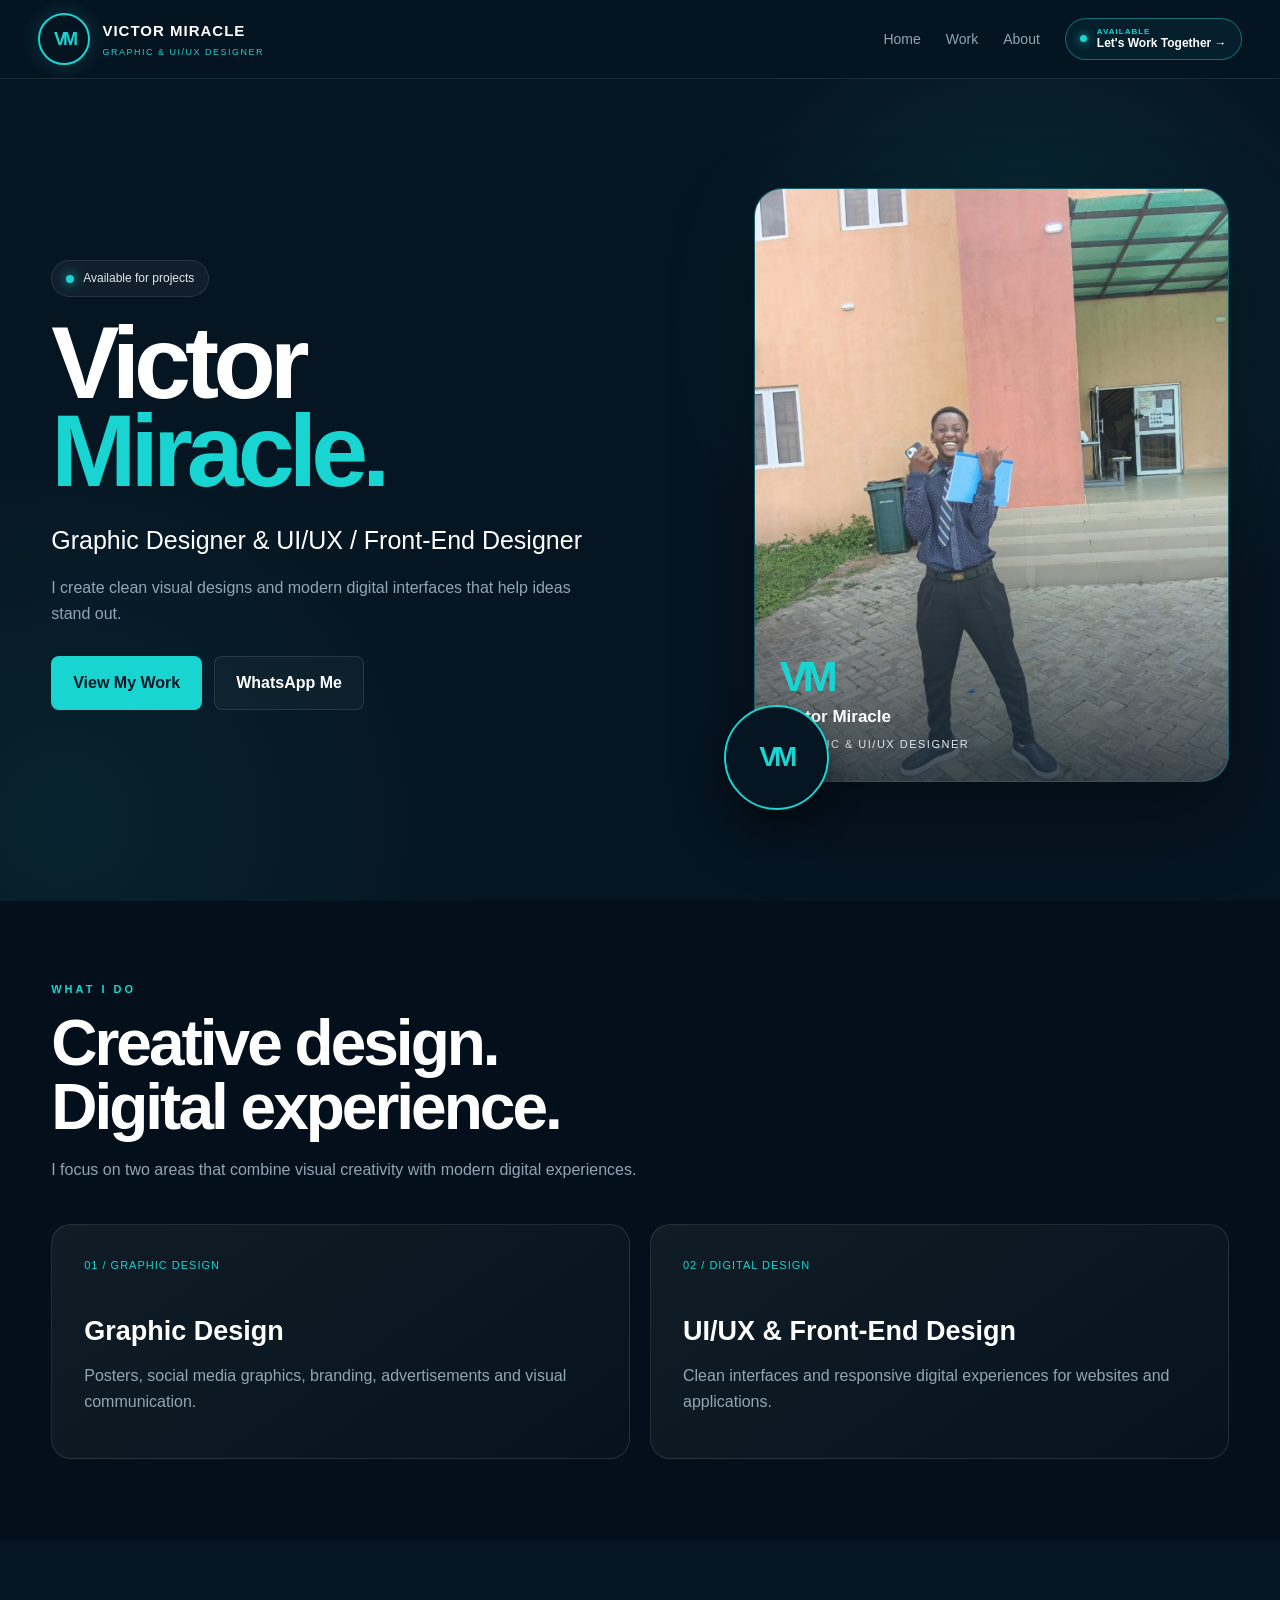
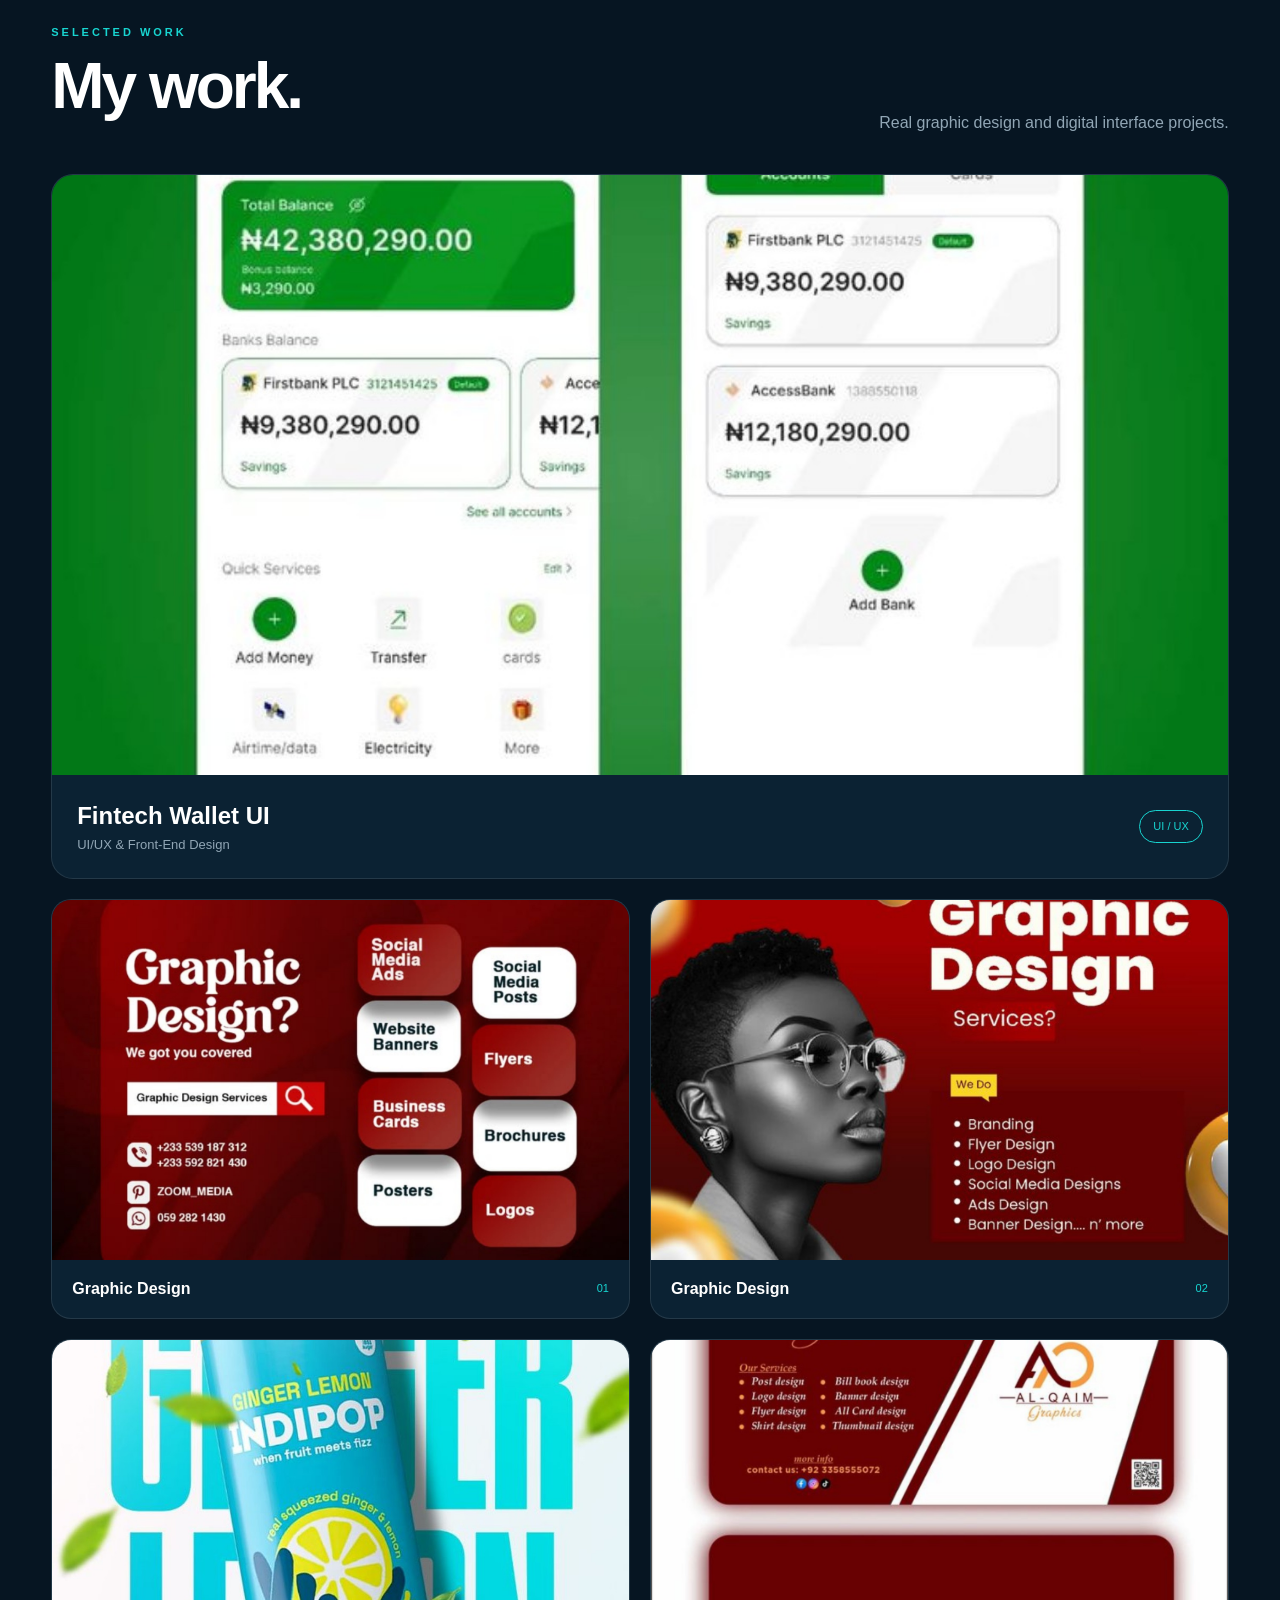
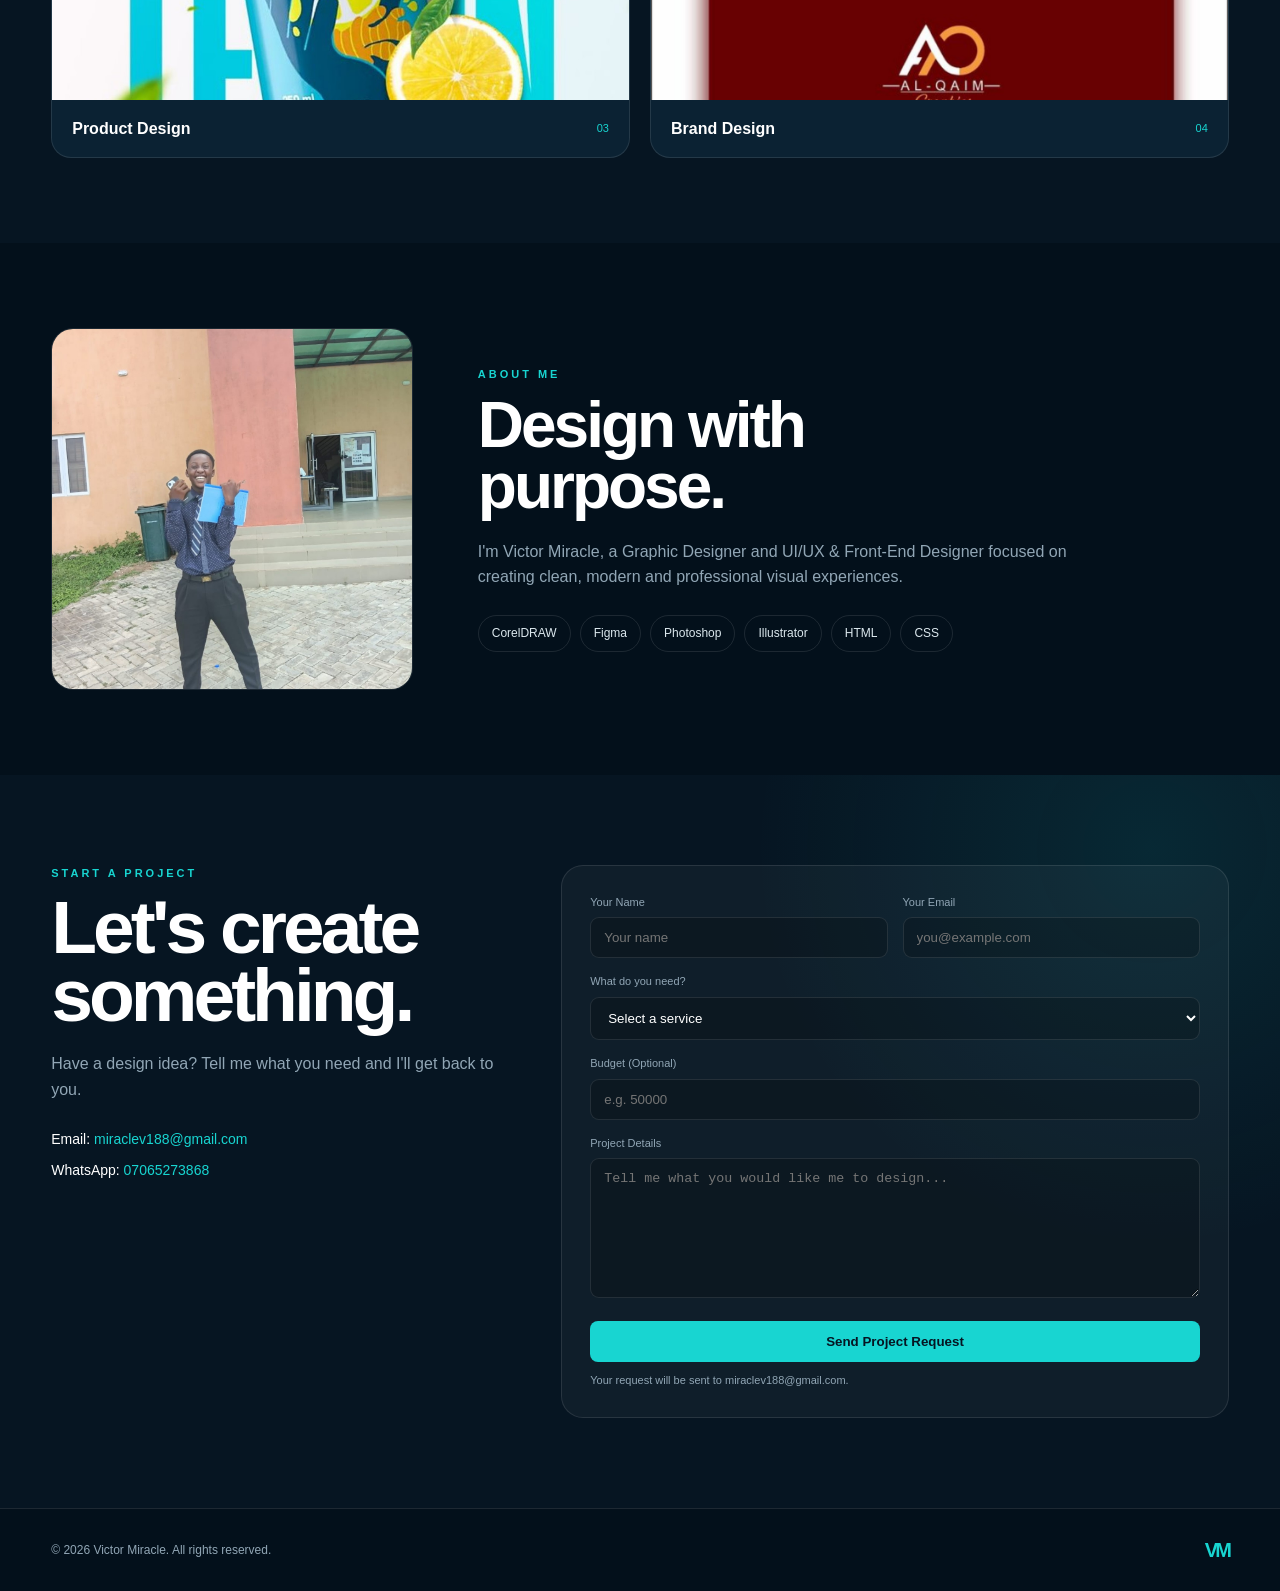
==== commit 8a3ab21a: "Update index.html" ====
--- a/index.html
+++ b/index.html
@@ -1364,30 +1364,34 @@
 
         <div class="field">
 
-          <label for="budget">
-            Budget (Optional)
-          </label>
-
-          <input
-            type="text"
-            id="budget"
-            name="Budget"
-            placeholder="e.g. ₦50,000">
+  <label for="budget">
+    Budget (Optional)
+  </label>
+
+  <input
+    type="number"
+    id="budget"
+    name="Budget"
+    placeholder="e.g. 50000"
+    inputmode="numeric"
+    min="0"
+    step="100">
 
         </div>
 
 
         <div class="field">
 
-          <label for="details">
-            Project Details
-          </label>
-
-          <textarea
-            id="details"
-            name="Project Details"
-            placeholder="Tell me what you would like me to design..."
-            required></textarea>
+  <label for="details">
+    Project Details
+  </label>
+
+  <textarea
+    id="details"
+    name="Project Details"
+    placeholder="Tell me what you would like me to design..."
+    autocomplete="off"
+    required></textarea>
 
         </div>
 
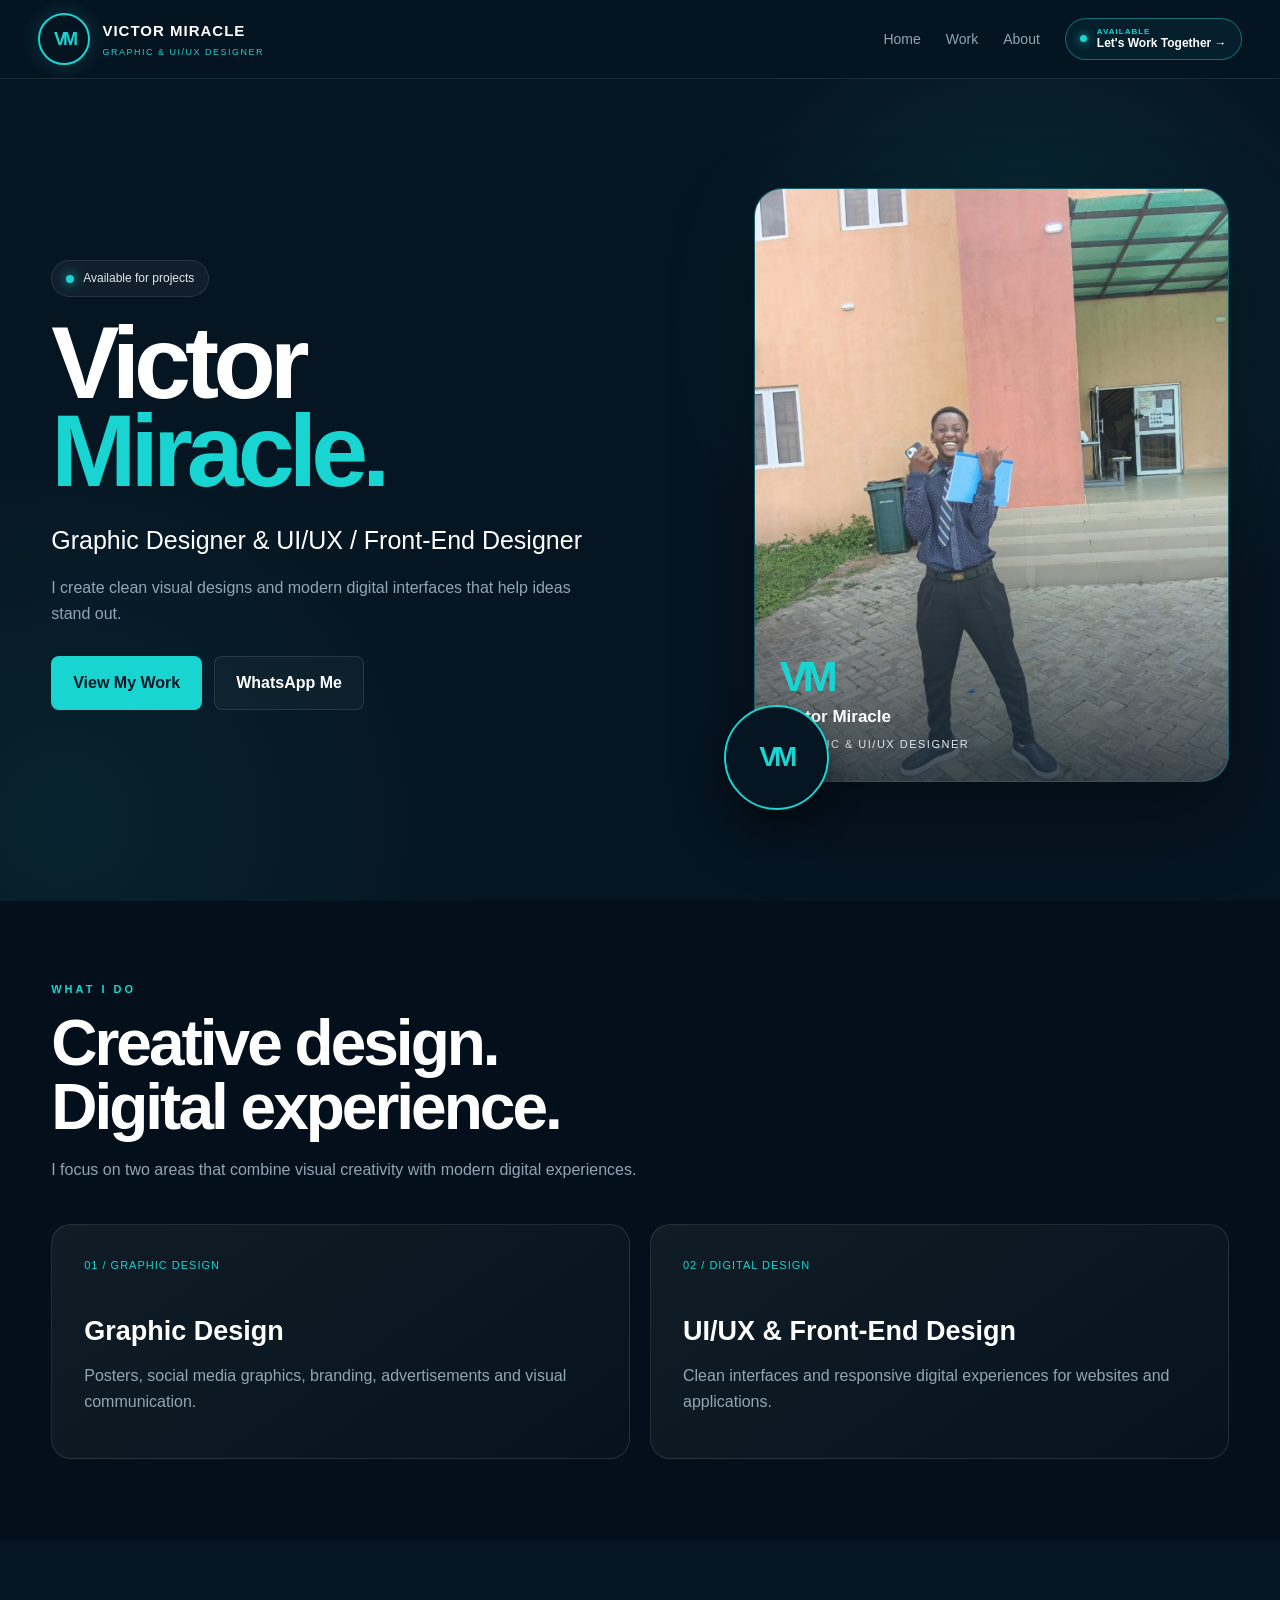
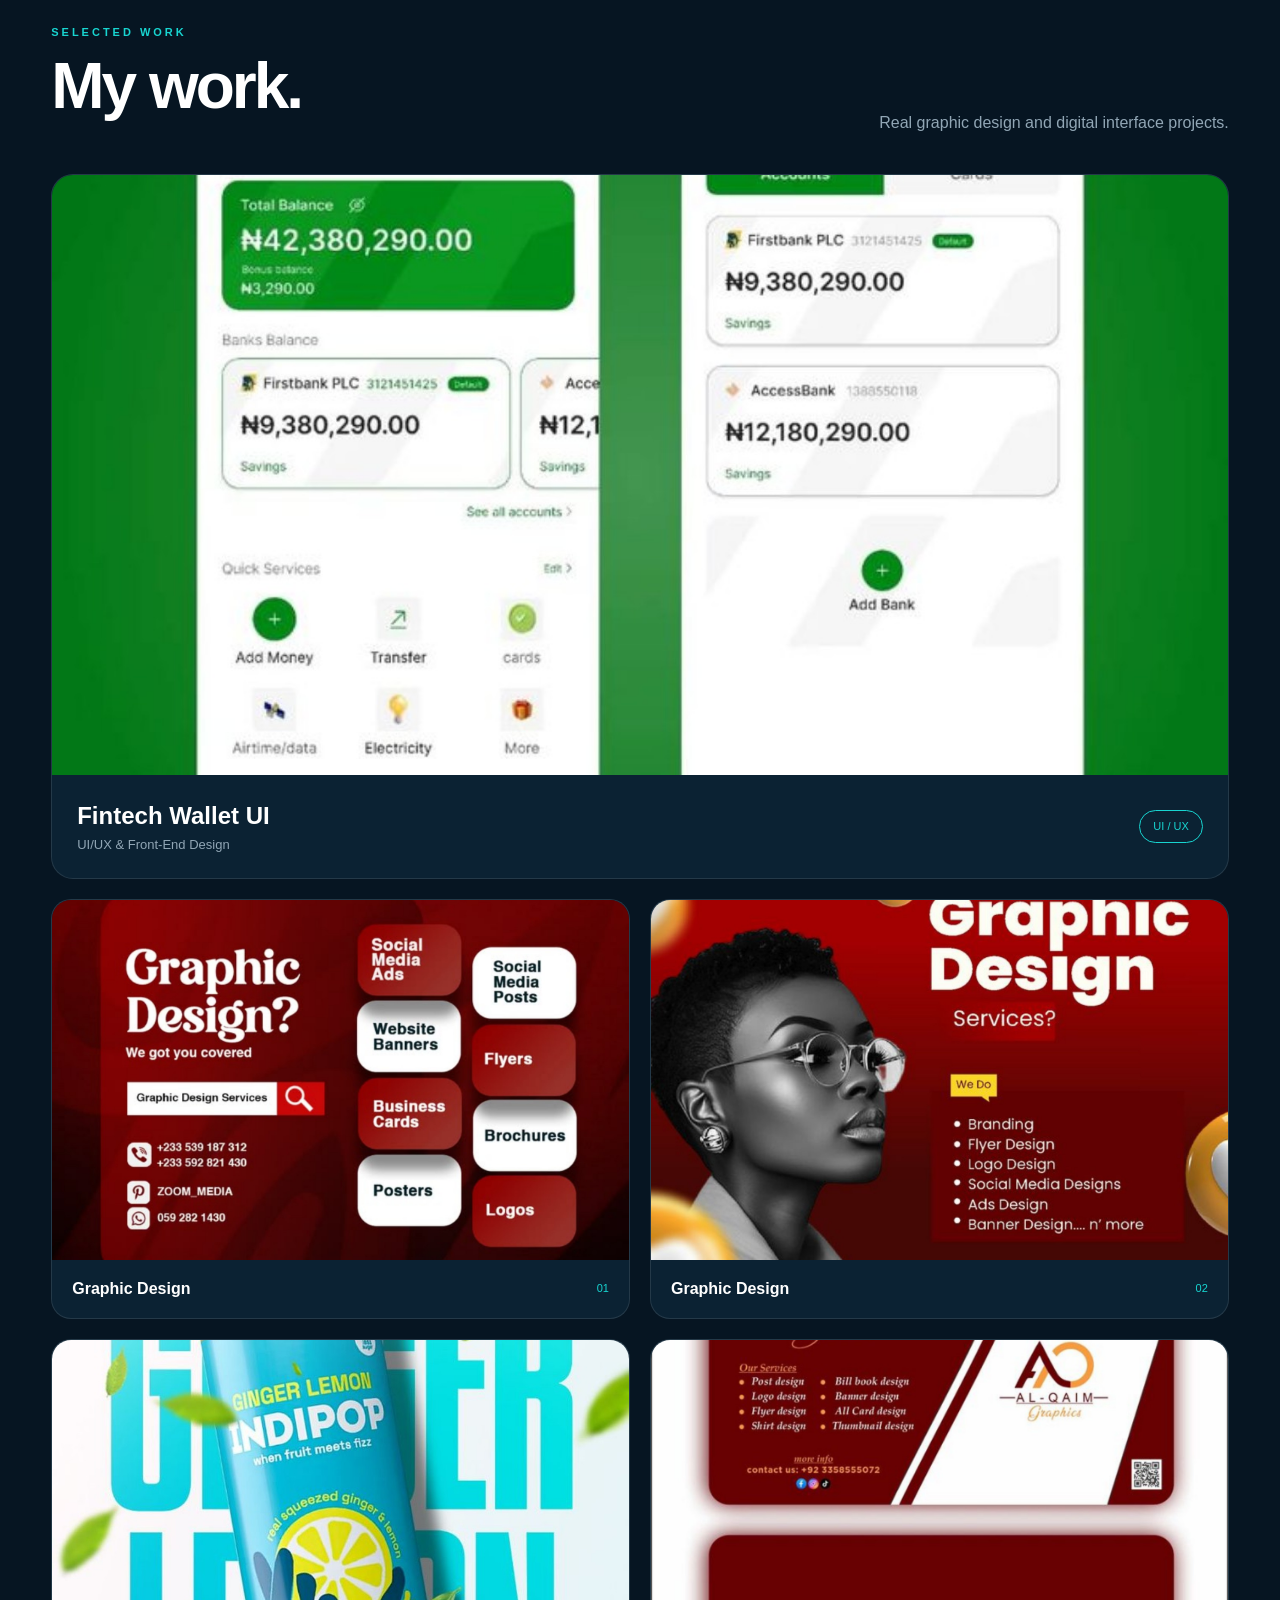
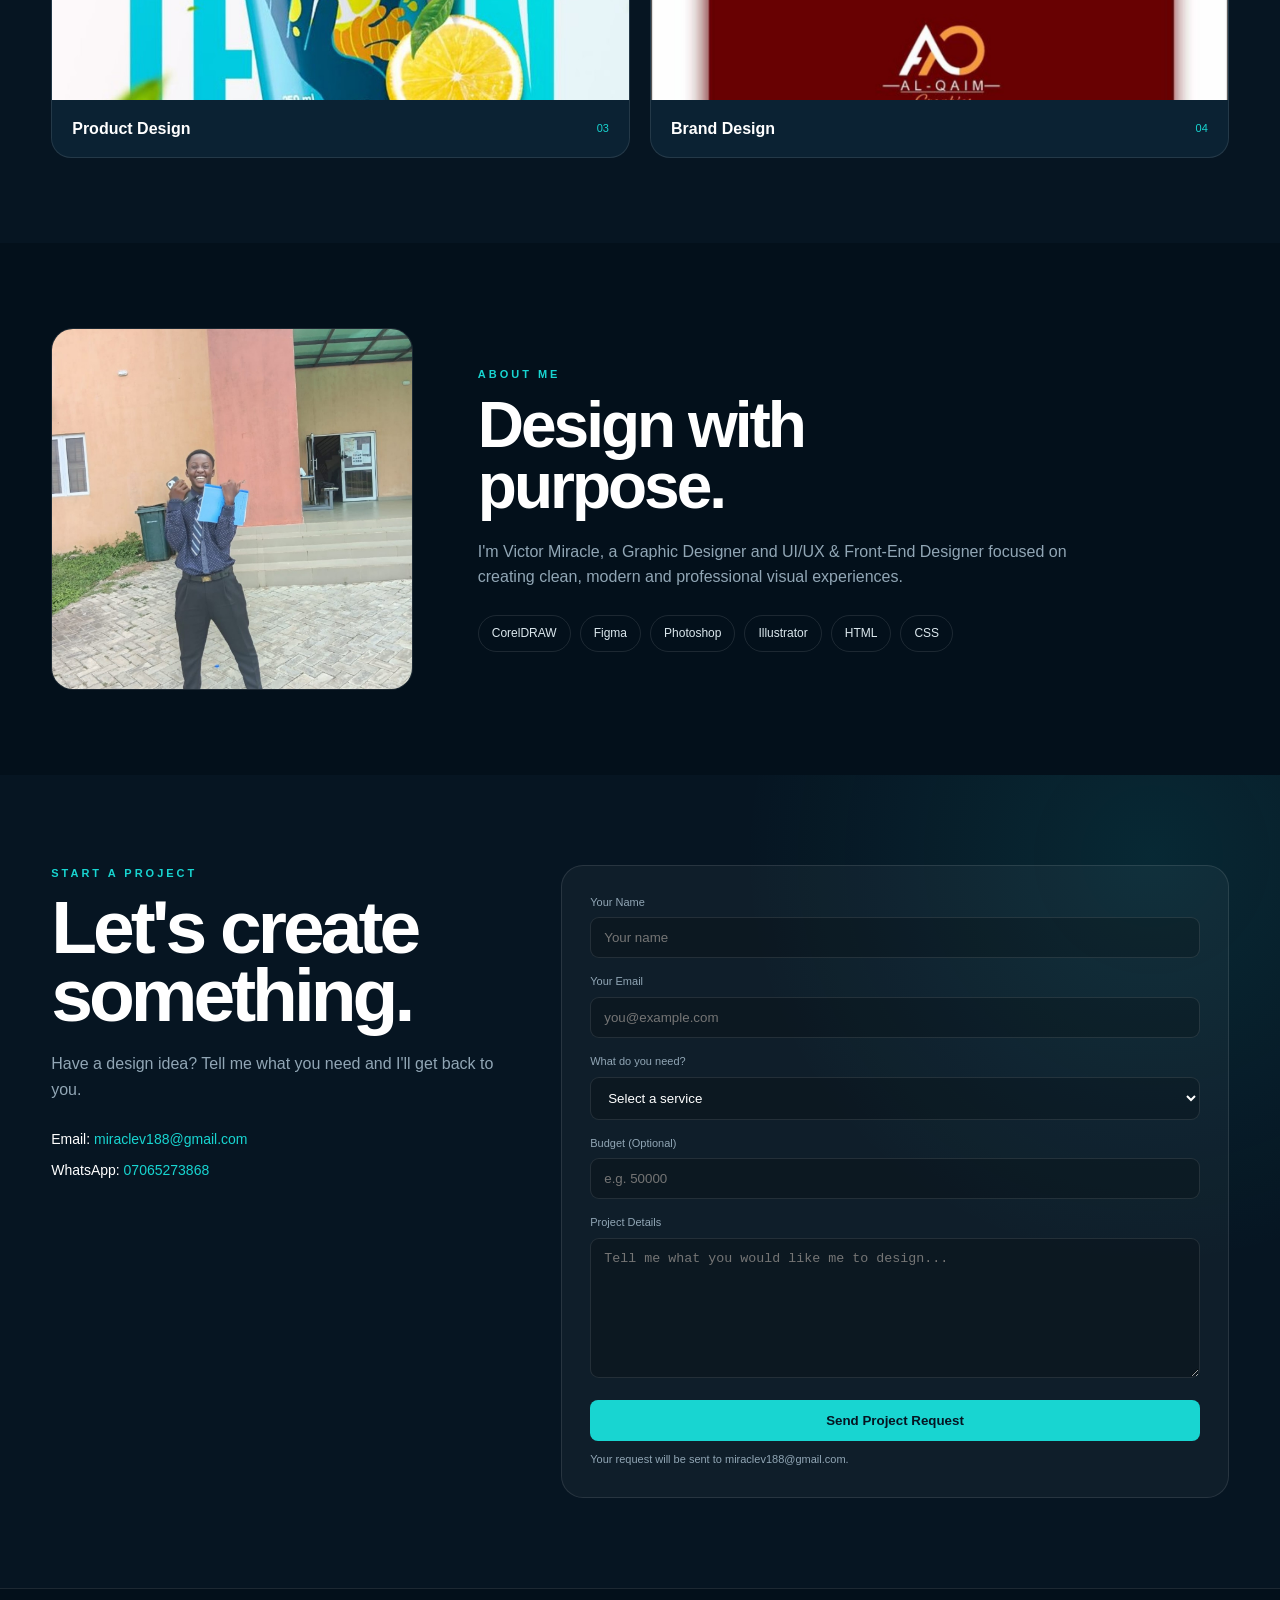
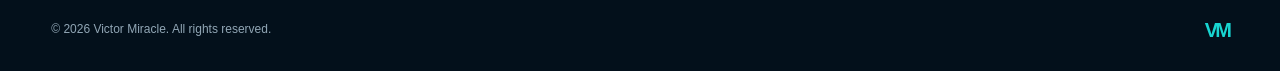
==== commit eac84046: "Update index.html" ====
--- a/index.html
+++ b/index.html
@@ -1293,41 +1293,36 @@
         action="mailto:miraclev188@gmail.com"
         method="post"
         enctype="text/plain">
-
-        <div class="form-row">
-
-          <div class="field">
-
-            <label for="name">
-              Your Name
-            </label>
-
-            <input
-              type="text"
-              id="name"
-              name="Name"
-              placeholder="Your name"
-              required>
-
-          </div>
-
-
-          <div class="field">
-
-            <label for="email">
-              Your Email
-            </label>
-
-            <input
-              type="email"
-              id="email"
-              name="Email"
-              placeholder="you@example.com"
-              required>
-
-          </div>
-
-        </div>
+<!-- NAME -->
+<div class="field">
+  <label for="name">Your Name</label>
+
+  <input
+    type="text"
+    id="name"
+    name="Name"
+    placeholder="Your name"
+    autocomplete="name"
+    inputmode="text"
+    required>
+</div>
+
+
+<!-- EMAIL -->
+<div class="field">
+  <label for="email">Your Email</label>
+
+  <input
+    type="email"
+    id="email"
+    name="Email"
+    placeholder="you@example.com"
+    autocomplete="email"
+    inputmode="email"
+    autocapitalize="none"
+    spellcheck="false"
+    required>
+</div>
 
 
         <div class="field">
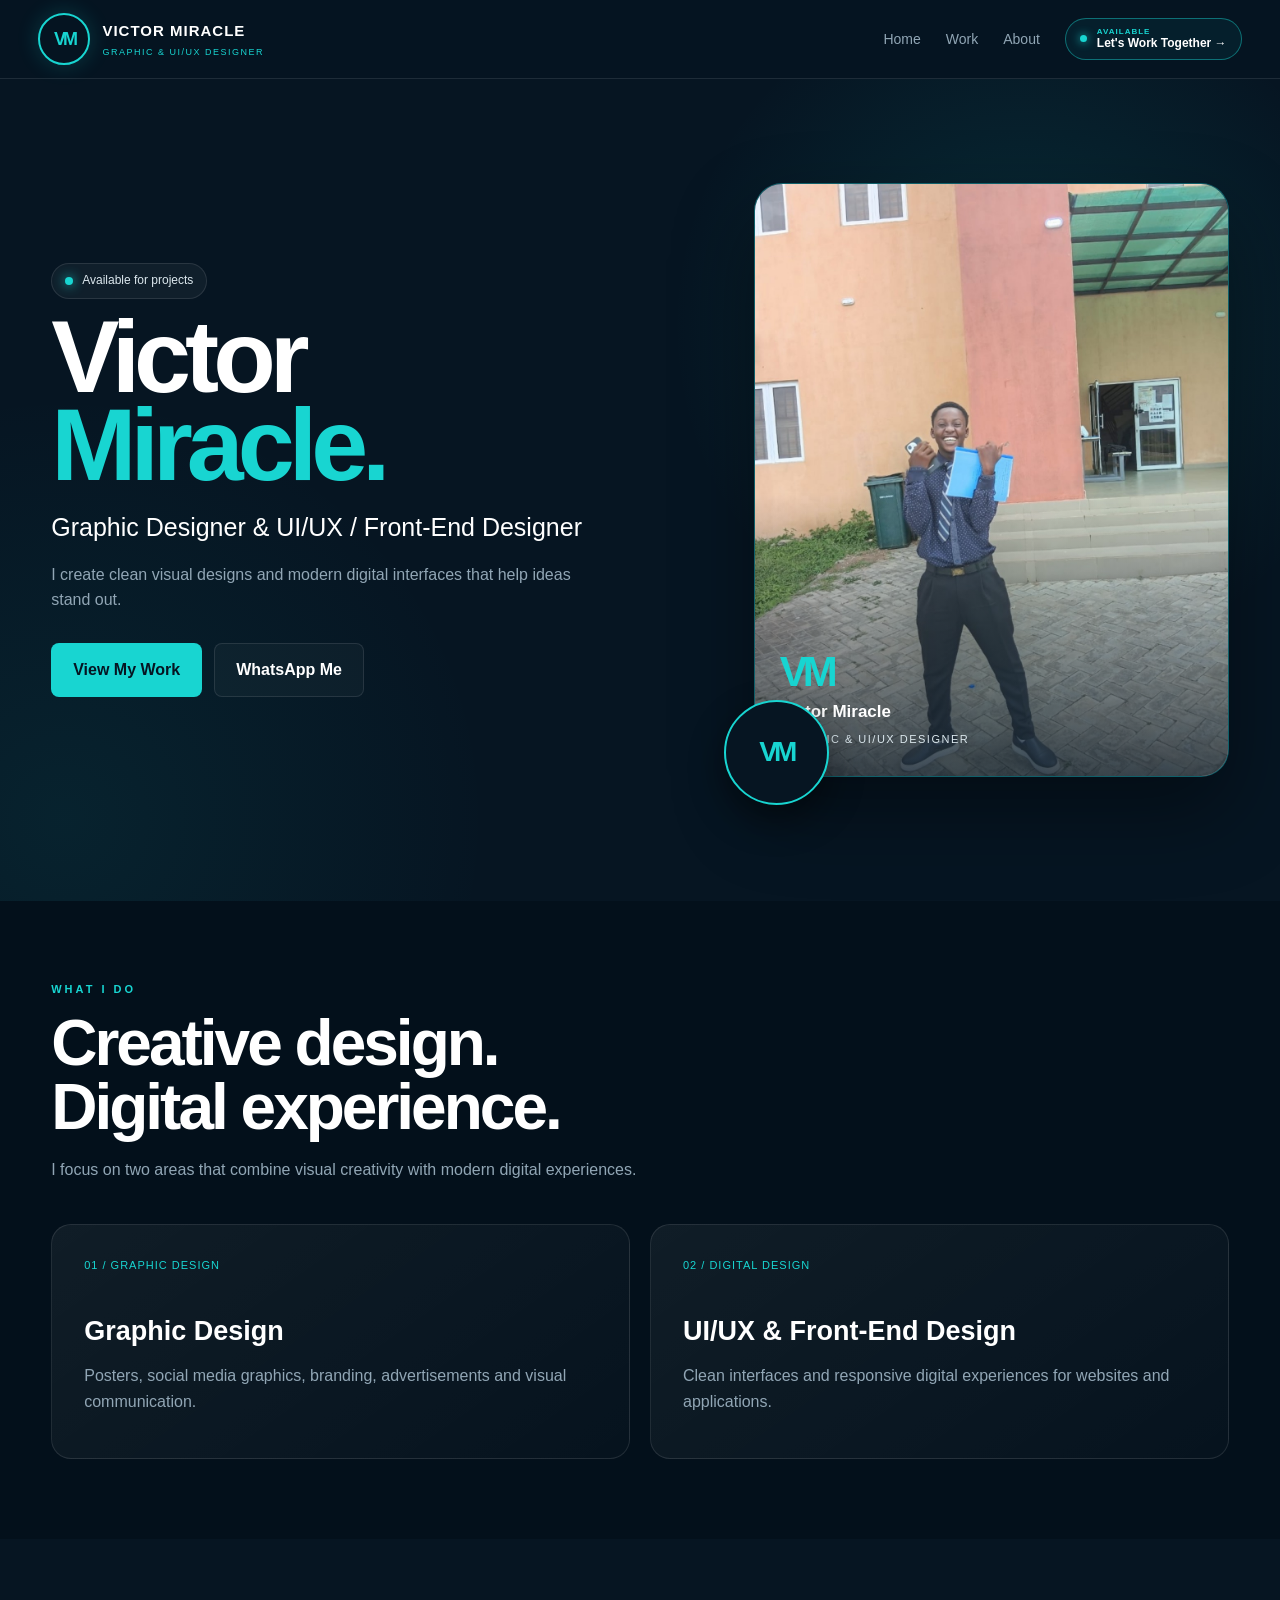
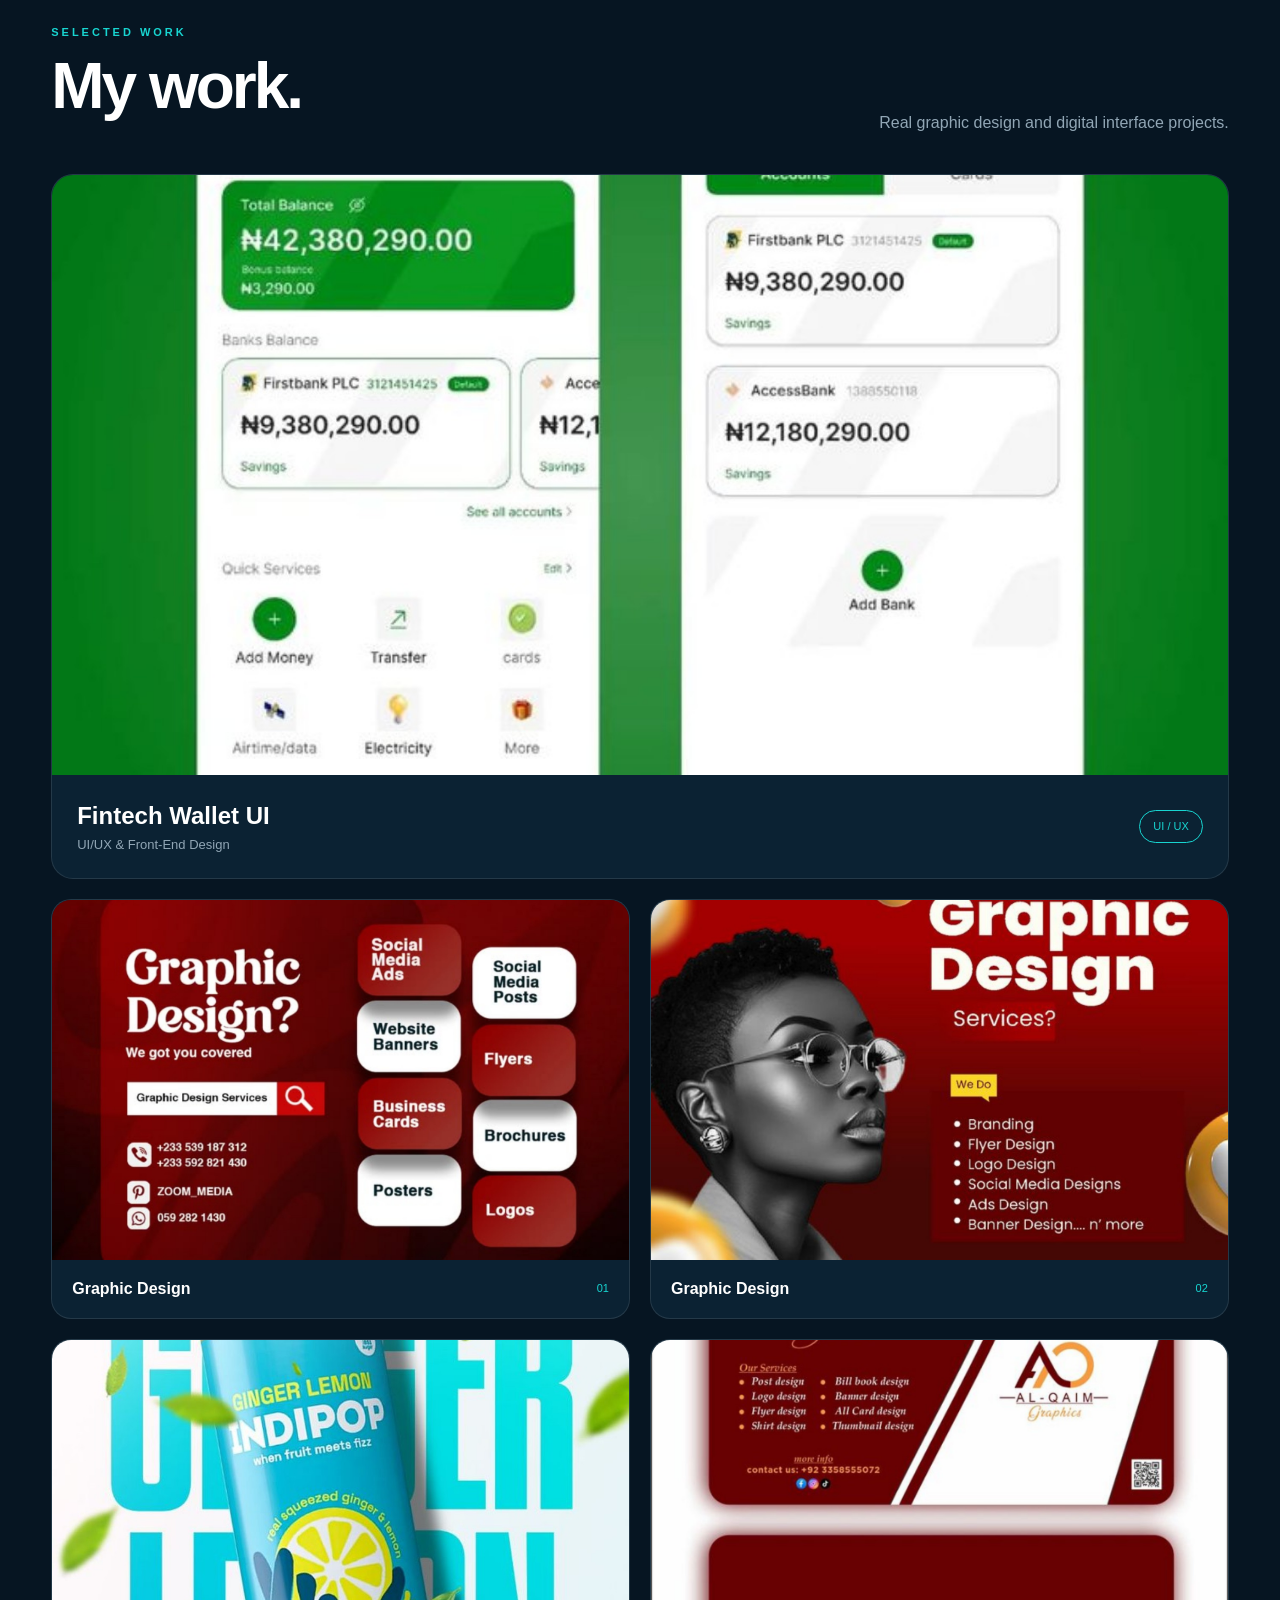
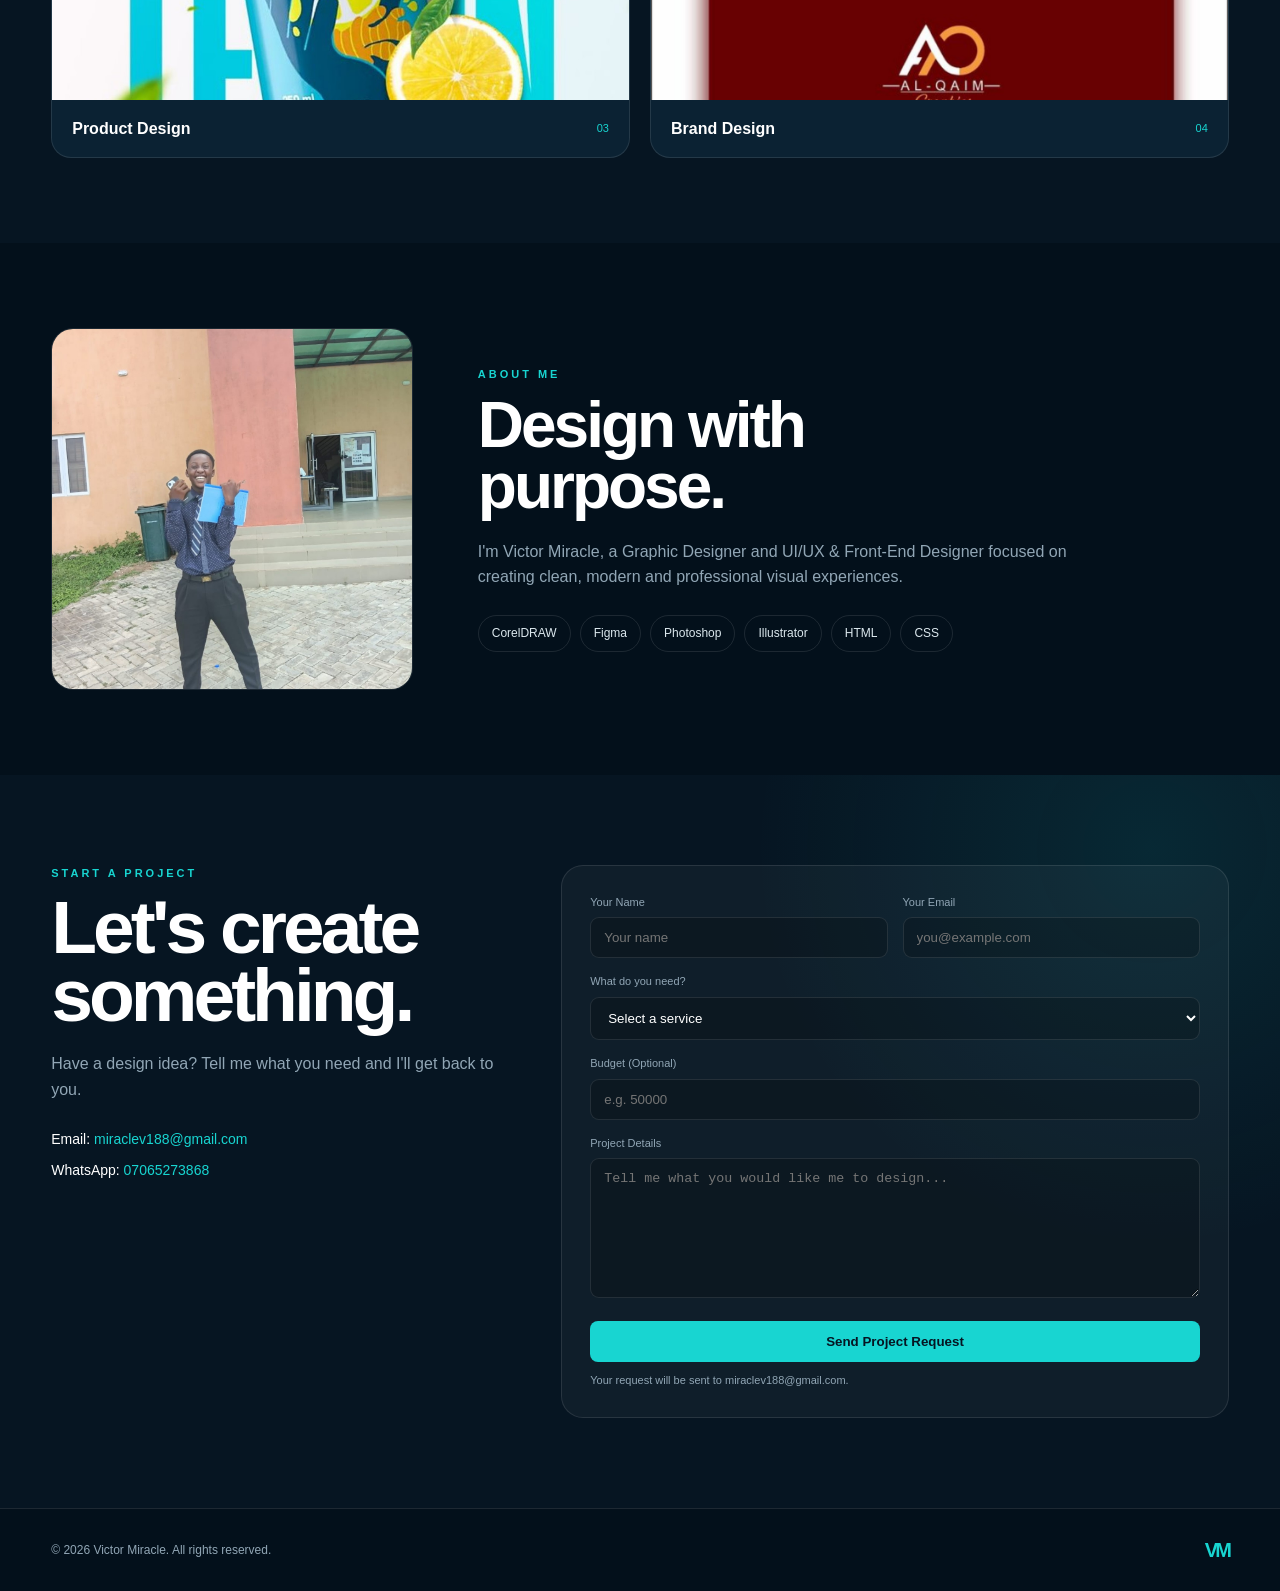
==== commit 4ab74db2: "Update index.html" ====
--- a/index.html
+++ b/index.html
@@ -1,4 +1,3 @@
-
 <!DOCTYPE html>
 <html lang="en">
 <head>
@@ -7,10 +6,10 @@
 
 <title>Victor Miracle | Graphic & UI/UX Designer</title>
 
-<meta name="description"
-content="Victor Miracle — Graphic Designer and UI/UX & Front-End Designer.">
+<meta name="description" content="Victor Miracle — Graphic Designer and UI/UX & Front-End Designer.">
 
 <style>
+
 :root{
   --navy:#061522;
   --navy2:#0b2233;
@@ -57,9 +56,7 @@
   margin:auto;
 }
 
-/* =========================
-   HEADER
-========================= */
+/* ================= HEADER ================= */
 
 header{
   position:sticky;
@@ -79,8 +76,6 @@
   justify-content:space-between;
   gap:25px;
 }
-
-/* VM BRAND */
 
 .brand{
   display:flex;
@@ -118,8 +113,6 @@
   margin-top:2px;
 }
 
-/* RIGHT SIDE */
-
 .nav-right{
   display:flex;
   align-items:center;
@@ -183,18 +176,28 @@
   font-size:12px;
 }
 
-/* =========================
-   HERO
-========================= */
+/* ================= HERO ================= */
 
 .hero{
   min-height:calc(100vh - 78px);
-  padding:70px 0 80px;
+
+  /* REDUCED TOP AND BOTTOM SPACE */
+  padding:35px 0 55px;
+
   display:flex;
   align-items:center;
+
   background:
-    radial-gradient(circle at 80% 30%,rgba(24,213,209,.13),transparent 30%),
-    radial-gradient(circle at 5% 90%,rgba(24,213,209,.07),transparent 30%);
+  radial-gradient(
+    circle at 80% 30%,
+    rgba(24,213,209,.13),
+    transparent 30%
+  ),
+  radial-gradient(
+    circle at 5% 90%,
+    rgba(24,213,209,.07),
+    transparent 30%
+  );
 }
 
 .hero-grid{
@@ -208,13 +211,18 @@
   display:inline-flex;
   align-items:center;
   gap:9px;
-  padding:8px 14px;
+
+  padding:7px 13px;
+
   border:1px solid var(--line);
   background:var(--card);
   border-radius:30px;
+
   color:var(--text);
   font-size:12px;
-  margin-bottom:22px;
+
+  /* REDUCED GAP BELOW */
+  margin-bottom:14px;
 }
 
 .dot{
@@ -229,7 +237,9 @@
   font-size:clamp(60px,8vw,105px);
   line-height:.86;
   letter-spacing:-6px;
-  margin-bottom:25px;
+
+  /* REDUCED GAP BELOW */
+  margin-bottom:18px;
 }
 
 .hero h1 span{
@@ -285,9 +295,7 @@
   color:var(--cyan);
 }
 
-/* =========================
-   PROFILE
-========================= */
+/* ================= PROFILE ================= */
 
 .hero-profile{
   position:relative;
@@ -353,24 +361,27 @@
   z-index:5;
   left:-30px;
   bottom:-28px;
+
   width:105px;
   height:105px;
+
   border-radius:50%;
   background:var(--navy);
   border:2px solid var(--cyan);
+
   display:flex;
   align-items:center;
   justify-content:center;
+
   color:var(--cyan);
   font-size:28px;
   font-weight:900;
   letter-spacing:-4px;
+
   box-shadow:0 15px 35px rgba(0,0,0,.45);
 }
 
-/* =========================
-   SECTIONS
-========================= */
+/* ================= GENERAL SECTIONS ================= */
 
 section{
   padding:85px 0;
@@ -397,9 +408,7 @@
   color:var(--muted);
 }
 
-/* =========================
-   SERVICES
-========================= */
+/* ================= SERVICES ================= */
 
 .services{
   background:var(--dark);
@@ -417,12 +426,15 @@
 .service-card{
   min-height:235px;
   padding:32px;
+
   border:1px solid var(--line);
-  background:linear-gradient(
-    145deg,
-    rgba(255,255,255,.055),
-    rgba(255,255,255,.015)
-  );
+  background:
+    linear-gradient(
+      145deg,
+      rgba(255,255,255,.055),
+      rgba(255,255,255,.015)
+    );
+
   border-radius:20px;
   transition:.3s;
   position:relative;
@@ -451,9 +463,7 @@
   max-width:500px;
 }
 
-/* =========================
-   WORK
-========================= */
+/* ================= WORK ================= */
 
 .work-header{
   display:flex;
@@ -479,9 +489,11 @@
 
 .featured-info{
   padding:22px 25px;
+
   display:flex;
   justify-content:space-between;
   align-items:center;
+
   gap:20px;
 }
 
@@ -538,6 +550,7 @@
 
 .work-info{
   padding:16px 20px;
+
   display:flex;
   justify-content:space-between;
   align-items:center;
@@ -552,9 +565,7 @@
   font-size:11px;
 }
 
-/* =========================
-   ABOUT
-========================= */
+/* ================= ABOUT ================= */
 
 .about{
   background:var(--dark);
@@ -605,15 +616,18 @@
   font-size:12px;
 }
 
-/* =========================
-   CONTACT
-========================= */
+/* ================= CONTACT ================= */
 
 .contact{
   padding-top:90px;
   padding-bottom:90px;
+
   background:
-    radial-gradient(circle at 90% 10%,rgba(24,213,209,.1),transparent 30%),
+    radial-gradient(
+      circle at 90% 10%,
+      rgba(24,213,209,.1),
+      transparent 30%
+    ),
     var(--navy);
 }
 
@@ -649,6 +663,7 @@
 
 .project-form{
   padding:28px;
+
   border:1px solid var(--line);
   background:rgba(255,255,255,.04);
   border-radius:22px;
@@ -676,10 +691,13 @@
 .field textarea{
   width:100%;
   padding:12px 13px;
+
   border:1px solid var(--line);
   border-radius:9px;
+
   background:rgba(0,0,0,.2);
   color:white;
+
   outline:none;
 }
 
@@ -704,9 +722,7 @@
   margin-top:10px;
 }
 
-/* =========================
-   FOOTER
-========================= */
+/* ================= FOOTER ================= */
 
 footer{
   padding:25px 0;
@@ -717,6 +733,7 @@
 .footer-inner{
   width:min(1180px,92%);
   margin:auto;
+
   display:flex;
   justify-content:space-between;
   align-items:center;
@@ -734,9 +751,7 @@
   letter-spacing:-3px;
 }
 
-/* =========================
-   MOBILE
-========================= */
+/* ================= TABLET ================= */
 
 @media(max-width:900px){
 
@@ -757,12 +772,13 @@
   }
 
   .hero{
-    padding:60px 0 80px;
+    min-height:auto;
+    padding:30px 0 65px;
   }
 
   .hero-grid{
     grid-template-columns:1fr;
-    gap:55px;
+    gap:45px;
   }
 
   .hero-profile{
@@ -809,6 +825,8 @@
   }
 }
 
+/* ================= MOBILE ================= */
+
 @media(max-width:520px){
 
   .brand-text strong{
@@ -841,6 +859,33 @@
     padding:70px 0;
   }
 
+  /* EXTRA COMPACT MOBILE HERO */
+
+  .hero{
+    padding:25px 0 55px;
+  }
+
+  .hero-grid{
+    gap:40px;
+  }
+
+  .availability{
+    margin-bottom:12px;
+    padding:7px 12px;
+  }
+
+  .hero h1{
+    margin-bottom:16px;
+  }
+
+  .hero-title{
+    margin-bottom:12px;
+  }
+
+  .hero-description{
+    margin-bottom:24px;
+  }
+
   .service-card{
     min-height:210px;
     padding:27px;
@@ -863,574 +908,750 @@
     flex-direction:column;
     gap:8px;
   }
-}
+
+}
+
 </style>
 </head>
 
 <body>
 
-<!-- HEADER -->
+<!-- ================= HEADER ================= -->
+
 <header>
 
-  <div class="nav">
-
-    <a href="#home" class="brand">
-
-      <div class="vm-logo">VM</div>
-
-      <div class="brand-text">
-        <strong>VICTOR MIRACLE</strong>
-        <span>GRAPHIC & UI/UX DESIGNER</span>
-      </div>
-
-    </a>
-
-    <div class="nav-right">
-
-      <nav>
-        <a href="#home">Home</a>
-        <a href="#work">Work</a>
-        <a href="#about">About</a>
-      </nav>
-
-      <!-- CLIENT BUTTON -->
-      <a href="#contact" class="client-button">
-
-        <span class="client-dot"></span>
-
-        <span class="client-text">
-          <small>AVAILABLE</small>
-          <strong>Let's Work Together →</strong>
-        </span>
-
-      </a>
-
-    </div>
-
-  </div>
+<div class="nav">
+
+<a href="#home" class="brand">
+
+<div class="vm-logo">
+VM
+</div>
+
+<div class="brand-text">
+
+<strong>VICTOR MIRACLE</strong>
+
+<span>
+GRAPHIC & UI/UX DESIGNER
+</span>
+
+</div>
+
+</a>
+
+
+<div class="nav-right">
+
+<nav>
+
+<a href="#home">
+Home
+</a>
+
+<a href="#work">
+Work
+</a>
+
+<a href="#about">
+About
+</a>
+
+</nav>
+
+
+<a href="#contact" class="client-button">
+
+<span class="client-dot"></span>
+
+<span class="client-text">
+
+<small>
+AVAILABLE
+</small>
+
+<strong>
+Let's Work Together →
+</strong>
+
+</span>
+
+</a>
+
+</div>
+
+</div>
 
 </header>
 
 
-<!-- HERO -->
 <main>
 
+<!-- ================= HERO ================= -->
+
 <section class="hero" id="home">
 
-  <div class="container">
-
-    <div class="hero-grid">
-
-      <div>
-
-        <div class="availability">
-          <span class="dot"></span>
-          Available for projects
-        </div>
-
-        <h1>
-          Victor<br>
-          <span>Miracle.</span>
-        </h1>
-
-        <div class="hero-title">
-          Graphic Designer & UI/UX / Front-End Designer
-        </div>
-
-        <p class="hero-description">
-          I create clean visual designs and modern digital
-          interfaces that help ideas stand out.
-        </p>
-
-        <div class="hero-buttons">
-
-          <a href="#work" class="btn btn-primary">
-            View My Work
-          </a>
-
-          <a
-            href="https://wa.me/2347065273868"
-            target="_blank"
-            class="btn btn-outline">
-            WhatsApp Me
-          </a>
-
-        </div>
-
-      </div>
-
-
-      <!-- PROFILE -->
-
-      <div class="hero-profile">
-
-        <div class="profile-card">
-
-          <img
-            src="victor-miracle.jpg"
-            alt="Victor Miracle">
-
-          <div class="profile-info">
-
-            <div class="profile-vm">
-              VM
-            </div>
-
-            <strong>Victor Miracle</strong>
-
-            <span>
-              GRAPHIC & UI/UX DESIGNER
-            </span>
-
-          </div>
-
-        </div>
-
-        <div class="vm-badge">
-          VM
-        </div>
-
-      </div>
-
-    </div>
-
-  </div>
+<div class="container">
+
+<div class="hero-grid">
+
+
+<div>
+
+<div class="availability">
+
+<span class="dot"></span>
+
+Available for projects
+
+</div>
+
+
+<h1>
+
+Victor<br>
+
+<span>
+Miracle.
+</span>
+
+</h1>
+
+
+<div class="hero-title">
+
+Graphic Designer & UI/UX / Front-End Designer
+
+</div>
+
+
+<p class="hero-description">
+
+I create clean visual designs and modern digital
+interfaces that help ideas stand out.
+
+</p>
+
+
+<div class="hero-buttons">
+
+<a href="#work" class="btn btn-primary">
+
+View My Work
+
+</a>
+
+
+<a
+href="https://wa.me/2347065273868"
+target="_blank"
+class="btn btn-outline">
+
+WhatsApp Me
+
+</a>
+
+</div>
+
+</div>
+
+
+<div class="hero-profile">
+
+<div class="profile-card">
+
+<img
+src="victor-miracle.jpg"
+alt="Victor Miracle">
+
+<div class="profile-info">
+
+<div class="profile-vm">
+VM
+</div>
+
+<strong>
+Victor Miracle
+</strong>
+
+<span>
+GRAPHIC & UI/UX DESIGNER
+</span>
+
+</div>
+
+</div>
+
+
+<div class="vm-badge">
+VM
+</div>
+
+</div>
+
+
+</div>
+
+</div>
 
 </section>
 
 
-<!-- SERVICES -->
+<!-- ================= SERVICES ================= -->
 
 <section class="services">
 
-  <div class="container">
-
-    <div class="section-label">
-      What I Do
-    </div>
-
-    <h2 class="section-title">
-      Creative design.<br>
-      Digital experience.
-    </h2>
-
-    <p class="section-subtitle">
-      I focus on two areas that combine visual creativity
-      with modern digital experiences.
-    </p>
-
-
-    <div class="service-grid">
-
-      <div class="service-card">
-
-        <div class="service-number">
-          01 / GRAPHIC DESIGN
-        </div>
-
-        <h3>Graphic Design</h3>
-
-        <p>
-          Posters, social media graphics, branding,
-          advertisements and visual communication.
-        </p>
-
-      </div>
-
-
-      <div class="service-card">
-
-        <div class="service-number">
-          02 / DIGITAL DESIGN
-        </div>
-
-        <h3>UI/UX & Front-End Design</h3>
-
-        <p>
-          Clean interfaces and responsive digital
-          experiences for websites and applications.
-        </p>
-
-      </div>
-
-    </div>
-
-  </div>
+<div class="container">
+
+<div class="section-label">
+What I Do
+</div>
+
+<h2 class="section-title">
+
+Creative design.<br>
+Digital experience.
+
+</h2>
+
+<p class="section-subtitle">
+
+I focus on two areas that combine visual creativity
+with modern digital experiences.
+
+</p>
+
+
+<div class="service-grid">
+
+
+<div class="service-card">
+
+<div class="service-number">
+01 / GRAPHIC DESIGN
+</div>
+
+<h3>
+Graphic Design
+</h3>
+
+<p>
+
+Posters, social media graphics, branding,
+advertisements and visual communication.
+
+</p>
+
+</div>
+
+
+<div class="service-card">
+
+<div class="service-number">
+02 / DIGITAL DESIGN
+</div>
+
+<h3>
+UI/UX & Front-End Design
+</h3>
+
+<p>
+
+Clean interfaces and responsive digital
+experiences for websites and applications.
+
+</p>
+
+</div>
+
+
+</div>
+
+</div>
 
 </section>
 
 
-<!-- WORK -->
+<!-- ================= WORK ================= -->
 
 <section id="work">
 
-  <div class="container">
-
-    <div class="work-header">
-
-      <div>
-
-        <div class="section-label">
-          Selected Work
-        </div>
-
-        <h2 class="section-title">
-          My work.
-        </h2>
-
-      </div>
-
-      <p class="section-subtitle">
-        Real graphic design and digital interface projects.
-      </p>
-
-    </div>
-
-
-    <!-- FINTECH -->
-
-    <div class="featured-work">
-
-      <img
-        src="./fintech-real.jpg"
-        alt="Fintech Wallet UI">
-
-      <div class="featured-info">
-
-        <div>
-          <h3>Fintech Wallet UI</h3>
-          <p>UI/UX & Front-End Design</p>
-        </div>
-
-        <span class="tag">
-          UI / UX
-        </span>
-
-      </div>
-
-    </div>
-
-
-    <!-- GRAPHIC DESIGNS -->
-
-    <div class="work-grid">
-
-      <div class="work-item">
-
-        <div class="work-image">
-          <img
-            src="graphic-01.jpg"
-            alt="Graphic Design 01">
-        </div>
-
-        <div class="work-info">
-          <h3>Graphic Design</h3>
-          <span>01</span>
-        </div>
-
-      </div>
-
-
-      <div class="work-item">
-
-        <div class="work-image">
-          <img
-            src="graphic-02.jpg"
-            alt="Graphic Design 02">
-        </div>
-
-        <div class="work-info">
-          <h3>Graphic Design</h3>
-          <span>02</span>
-        </div>
-
-      </div>
-
-
-      <div class="work-item">
-
-        <div class="work-image">
-          <img
-            src="graphic-03.jpg"
-            alt="Product Graphic Design">
-        </div>
-
-        <div class="work-info">
-          <h3>Product Design</h3>
-          <span>03</span>
-        </div>
-
-      </div>
-
-
-      <div class="work-item">
-
-        <div class="work-image">
-          <img
-            src="graphic-04.jpg"
-            alt="Brand Graphic Design">
-        </div>
-
-        <div class="work-info">
-          <h3>Brand Design</h3>
-          <span>04</span>
-        </div>
-
-      </div>
-
-    </div>
-
-  </div>
+<div class="container">
+
+
+<div class="work-header">
+
+<div>
+
+<div class="section-label">
+Selected Work
+</div>
+
+<h2 class="section-title">
+My work.
+</h2>
+
+</div>
+
+
+<p class="section-subtitle">
+
+Real graphic design and digital interface projects.
+
+</p>
+
+</div>
+
+
+<!-- FINTECH -->
+
+<div class="featured-work">
+
+<img
+src="./fintech-real.jpg"
+alt="Fintech Wallet UI">
+
+<div class="featured-info">
+
+<div>
+
+<h3>
+Fintech Wallet UI
+</h3>
+
+<p>
+UI/UX & Front-End Design
+</p>
+
+</div>
+
+<span class="tag">
+UI / UX
+</span>
+
+</div>
+
+</div>
+
+
+<!-- GRAPHIC WORK -->
+
+<div class="work-grid">
+
+
+<div class="work-item">
+
+<div class="work-image">
+
+<img
+src="graphic-01.jpg"
+alt="Graphic Design 01">
+
+</div>
+
+<div class="work-info">
+
+<h3>
+Graphic Design
+</h3>
+
+<span>
+01
+</span>
+
+</div>
+
+</div>
+
+
+<div class="work-item">
+
+<div class="work-image">
+
+<img
+src="graphic-02.jpg"
+alt="Graphic Design 02">
+
+</div>
+
+<div class="work-info">
+
+<h3>
+Graphic Design
+</h3>
+
+<span>
+02
+</span>
+
+</div>
+
+</div>
+
+
+<div class="work-item">
+
+<div class="work-image">
+
+<img
+src="graphic-03.jpg"
+alt="Product Graphic Design">
+
+</div>
+
+<div class="work-info">
+
+<h3>
+Product Design
+</h3>
+
+<span>
+03
+</span>
+
+</div>
+
+</div>
+
+
+<div class="work-item">
+
+<div class="work-image">
+
+<img
+src="graphic-04.jpg"
+alt="Brand Graphic Design">
+
+</div>
+
+<div class="work-info">
+
+<h3>
+Brand Design
+</h3>
+
+<span>
+04
+</span>
+
+</div>
+
+</div>
+
+
+</div>
+
+</div>
 
 </section>
 
 
-<!-- ABOUT -->
+<!-- ================= ABOUT ================= -->
 
 <section class="about" id="about">
 
-  <div class="container">
-
-    <div class="about-grid">
-
-      <div class="about-photo">
-
-        <img
-          src="victor-miracle.jpg"
-          alt="Victor Miracle">
-
-      </div>
-
-
-      <div class="about-copy">
-
-        <div class="section-label">
-          About Me
-        </div>
-
-        <h2>
-          Design with<br>
-          purpose.
-        </h2>
-
-        <p>
-          I'm Victor Miracle, a Graphic Designer and
-          UI/UX & Front-End Designer focused on creating
-          clean, modern and professional visual experiences.
-        </p>
-
-        <div class="tools">
-
-          <span class="tool">CorelDRAW</span>
-          <span class="tool">Figma</span>
-          <span class="tool">Photoshop</span>
-          <span class="tool">Illustrator</span>
-          <span class="tool">HTML</span>
-          <span class="tool">CSS</span>
-
-        </div>
-
-      </div>
-
-    </div>
-
-  </div>
+<div class="container">
+
+<div class="about-grid">
+
+
+<div class="about-photo">
+
+<img
+src="victor-miracle.jpg"
+alt="Victor Miracle">
+
+</div>
+
+
+<div class="about-copy">
+
+<div class="section-label">
+About Me
+</div>
+
+<h2>
+
+Design with<br>
+purpose.
+
+</h2>
+
+
+<p>
+
+I'm Victor Miracle, a Graphic Designer and
+UI/UX & Front-End Designer focused on creating
+clean, modern and professional visual experiences.
+
+</p>
+
+
+<div class="tools">
+
+<span class="tool">
+CorelDRAW
+</span>
+
+<span class="tool">
+Figma
+</span>
+
+<span class="tool">
+Photoshop
+</span>
+
+<span class="tool">
+Illustrator
+</span>
+
+<span class="tool">
+HTML
+</span>
+
+<span class="tool">
+CSS
+</span>
+
+</div>
+
+</div>
+
+</div>
+
+</div>
 
 </section>
 
 
-<!-- CONTACT -->
+<!-- ================= CONTACT ================= -->
 
 <section class="contact" id="contact">
 
-  <div class="container">
-
-    <div class="contact-grid">
-
-      <div class="contact-copy">
-
-        <div class="section-label">
-          Start a Project
-        </div>
-
-        <h2>
-          Let's create<br>
-          something.
-        </h2>
-
-        <p>
-          Have a design idea? Tell me what you need
-          and I'll get back to you.
-        </p>
-
-        <div class="contact-details">
-
-          <div>
-            Email:
-            <a href="mailto:miraclev188@gmail.com">
-              miraclev188@gmail.com
-            </a>
-          </div>
-
-          <div>
-            WhatsApp:
-            <a
-              href="https://wa.me/2347065273868"
-              target="_blank">
-              07065273868
-            </a>
-          </div>
-
-        </div>
-
-      </div>
-
-
-      <!-- REQUEST FORM -->
-
-      <form
-        class="project-form"
-        action="mailto:miraclev188@gmail.com"
-        method="post"
-        enctype="text/plain">
-<!-- NAME -->
+<div class="container">
+
+<div class="contact-grid">
+
+
+<div class="contact-copy">
+
+<div class="section-label">
+Start a Project
+</div>
+
+<h2>
+
+Let's create<br>
+something.
+
+</h2>
+
+
+<p>
+
+Have a design idea? Tell me what you need
+and I'll get back to you.
+
+</p>
+
+
+<div class="contact-details">
+
+<div>
+
+Email:
+
+<a href="mailto:miraclev188@gmail.com">
+
+miraclev188@gmail.com
+
+</a>
+
+</div>
+
+
+<div>
+
+WhatsApp:
+
+<a
+href="https://wa.me/2347065273868"
+target="_blank">
+
+07065273868
+
+</a>
+
+</div>
+
+</div>
+
+</div>
+
+
+<!-- PROJECT FORM -->
+
+<form
+class="project-form"
+action="mailto:miraclev188@gmail.com"
+method="post"
+enctype="text/plain">
+
+
+<div class="form-row">
+
+
 <div class="field">
-  <label for="name">Your Name</label>
-
-  <input
-    type="text"
-    id="name"
-    name="Name"
-    placeholder="Your name"
-    autocomplete="name"
-    inputmode="text"
-    required>
-</div>
-
-
-<!-- EMAIL -->
+
+<label for="name">
+Your Name
+</label>
+
+<input
+type="text"
+id="name"
+name="Name"
+placeholder="Your name"
+autocomplete="name"
+inputmode="text"
+required>
+
+</div>
+
+
 <div class="field">
-  <label for="email">Your Email</label>
-
-  <input
-    type="email"
-    id="email"
-    name="Email"
-    placeholder="you@example.com"
-    autocomplete="email"
-    inputmode="email"
-    autocapitalize="none"
-    spellcheck="false"
-    required>
-</div>
-
-
-        <div class="field">
-
-          <label for="service">
-            What do you need?
-          </label>
-
-          <select
-            id="service"
-            name="Service"
-            required>
-
-            <option value="">
-              Select a service
-            </option>
-
-            <option value="Graphic Design">
-              Graphic Design
-            </option>
-
-            <option value="UI/UX & Front-End Design">
-              UI/UX & Front-End Design
-            </option>
-
-            <option value="Other">
-              Other
-            </option>
-
-          </select>
-
-        </div>
-
-
-        <div class="field">
-
-  <label for="budget">
-    Budget (Optional)
-  </label>
-
-  <input
-    type="number"
-    id="budget"
-    name="Budget"
-    placeholder="e.g. 50000"
-    inputmode="numeric"
-    min="0"
-    step="100">
-
-        </div>
-
-
-        <div class="field">
-
-  <label for="details">
-    Project Details
-  </label>
-
-  <textarea
-    id="details"
-    name="Project Details"
-    placeholder="Tell me what you would like me to design..."
-    autocomplete="off"
-    required></textarea>
-
-        </div>
-
-
-        <button
-          type="submit"
-          class="btn btn-primary"
-          style="width:100%;border:0;">
-
-          Send Project Request
-
-        </button>
-
-        <p class="form-note">
-          Your request will be sent to
-          miraclev188@gmail.com.
-        </p>
-
-      </form>
-
-    </div>
-
-  </div>
+
+<label for="email">
+Your Email
+</label>
+
+<input
+type="email"
+id="email"
+name="Email"
+placeholder="you@example.com"
+autocomplete="email"
+inputmode="email"
+autocapitalize="none"
+spellcheck="false"
+required>
+
+</div>
+
+
+</div>
+
+
+<div class="field">
+
+<label for="service">
+What do you need?
+</label>
+
+<select
+id="service"
+name="Service"
+required>
+
+<option value="">
+Select a service
+</option>
+
+<option value="Graphic Design">
+Graphic Design
+</option>
+
+<option value="UI/UX & Front-End Design">
+UI/UX & Front-End Design
+</option>
+
+<option value="Other">
+Other
+</option>
+
+</select>
+
+</div>
+
+
+<div class="field">
+
+<label for="budget">
+Budget (Optional)
+</label>
+
+<input
+type="number"
+id="budget"
+name="Budget"
+placeholder="e.g. 50000"
+inputmode="numeric"
+min="0"
+step="100">
+
+</div>
+
+
+<div class="field">
+
+<label for="details">
+Project Details
+</label>
+
+<textarea
+id="details"
+name="Project Details"
+placeholder="Tell me what you would like me to design..."
+autocomplete="off"
+required></textarea>
+
+</div>
+
+
+<button
+type="submit"
+class="btn btn-primary"
+style="width:100%;border:0;">
+
+Send Project Request
+
+</button>
+
+
+<p class="form-note">
+
+Your request will be sent to
+miraclev188@gmail.com.
+
+</p>
+
+
+</form>
+
+</div>
+
+</div>
 
 </section>
 
 </main>
 
 
-<!-- FOOTER -->
+<!-- ================= FOOTER ================= -->
 
 <footer>
 
-  <div class="footer-inner">
-
-    <p>
-      © 2026 Victor Miracle. All rights reserved.
-    </p>
-
-    <div class="footer-vm">
-      VM
-    </div>
-
-  </div>
+<div class="footer-inner">
+
+<p>
+© 2026 Victor Miracle. All rights reserved.
+</p>
+
+<div class="footer-vm">
+VM
+</div>
+
+</div>
 
 </footer>
 
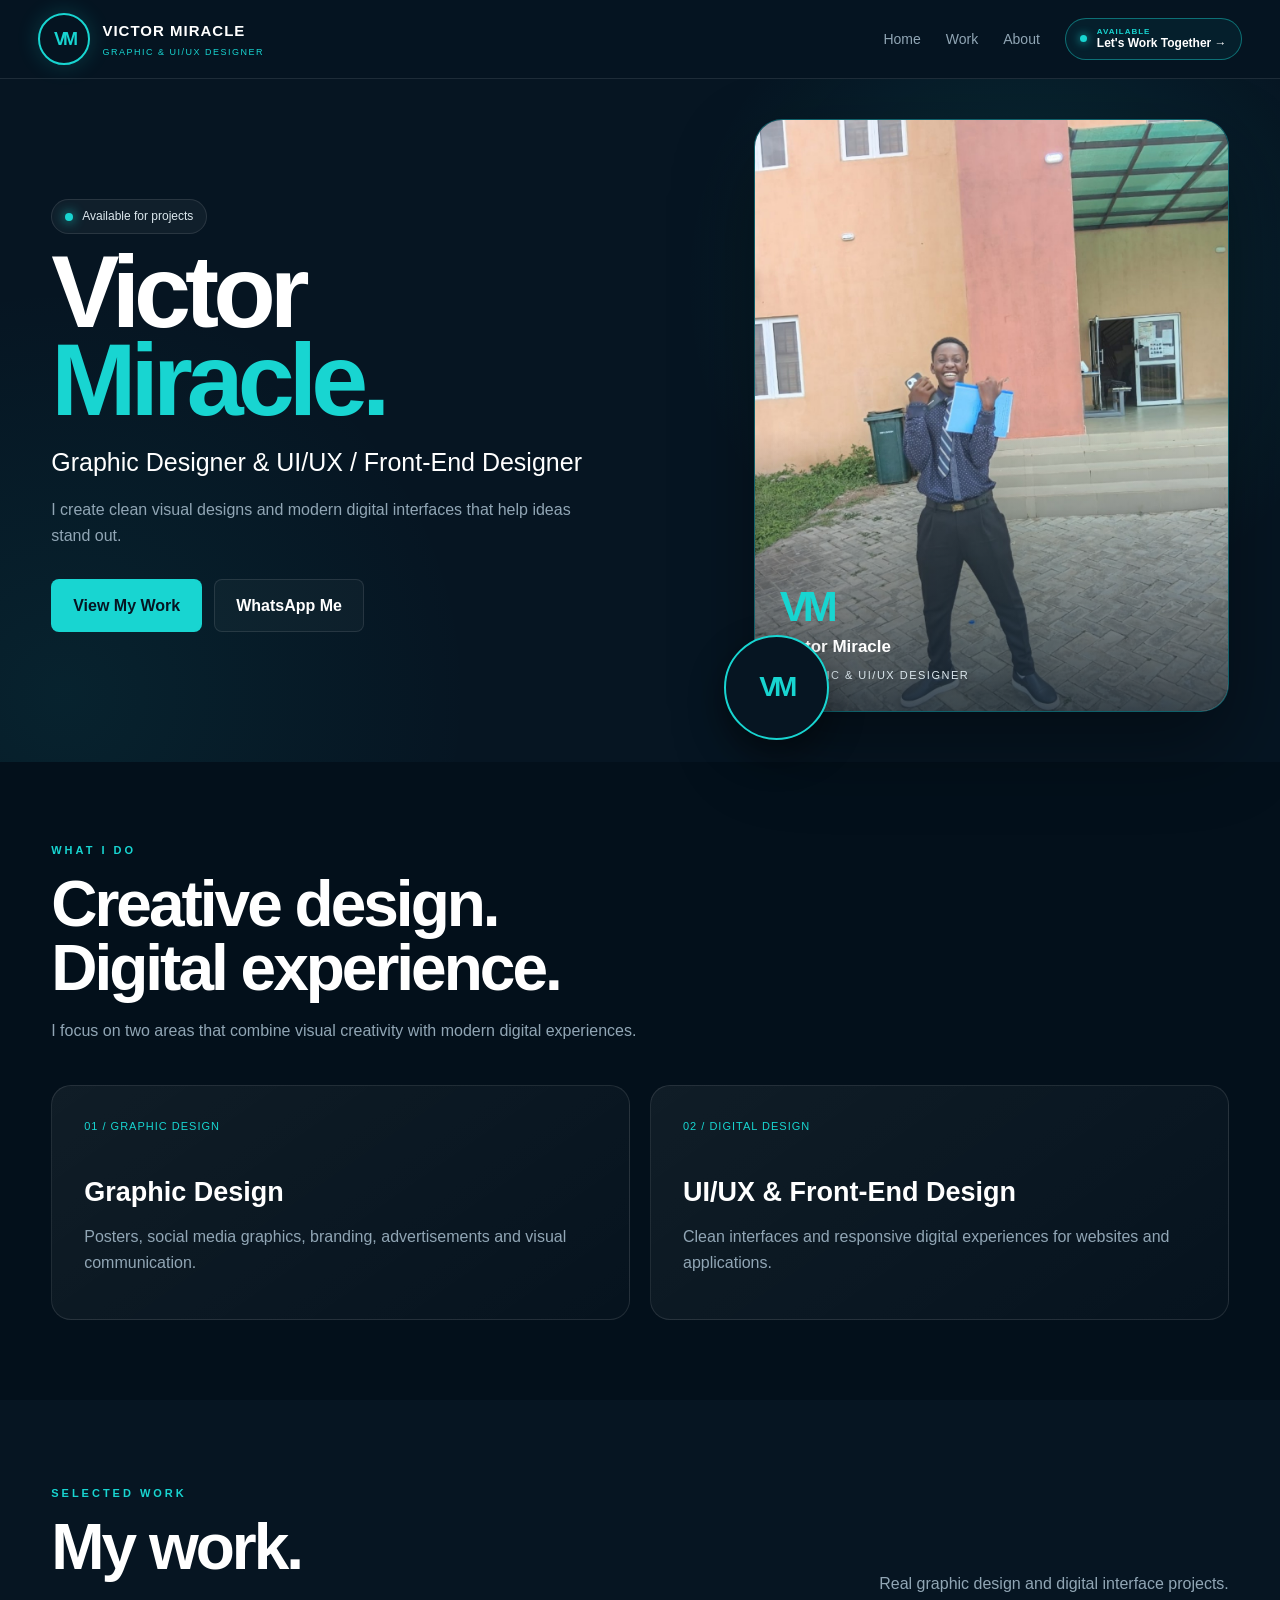
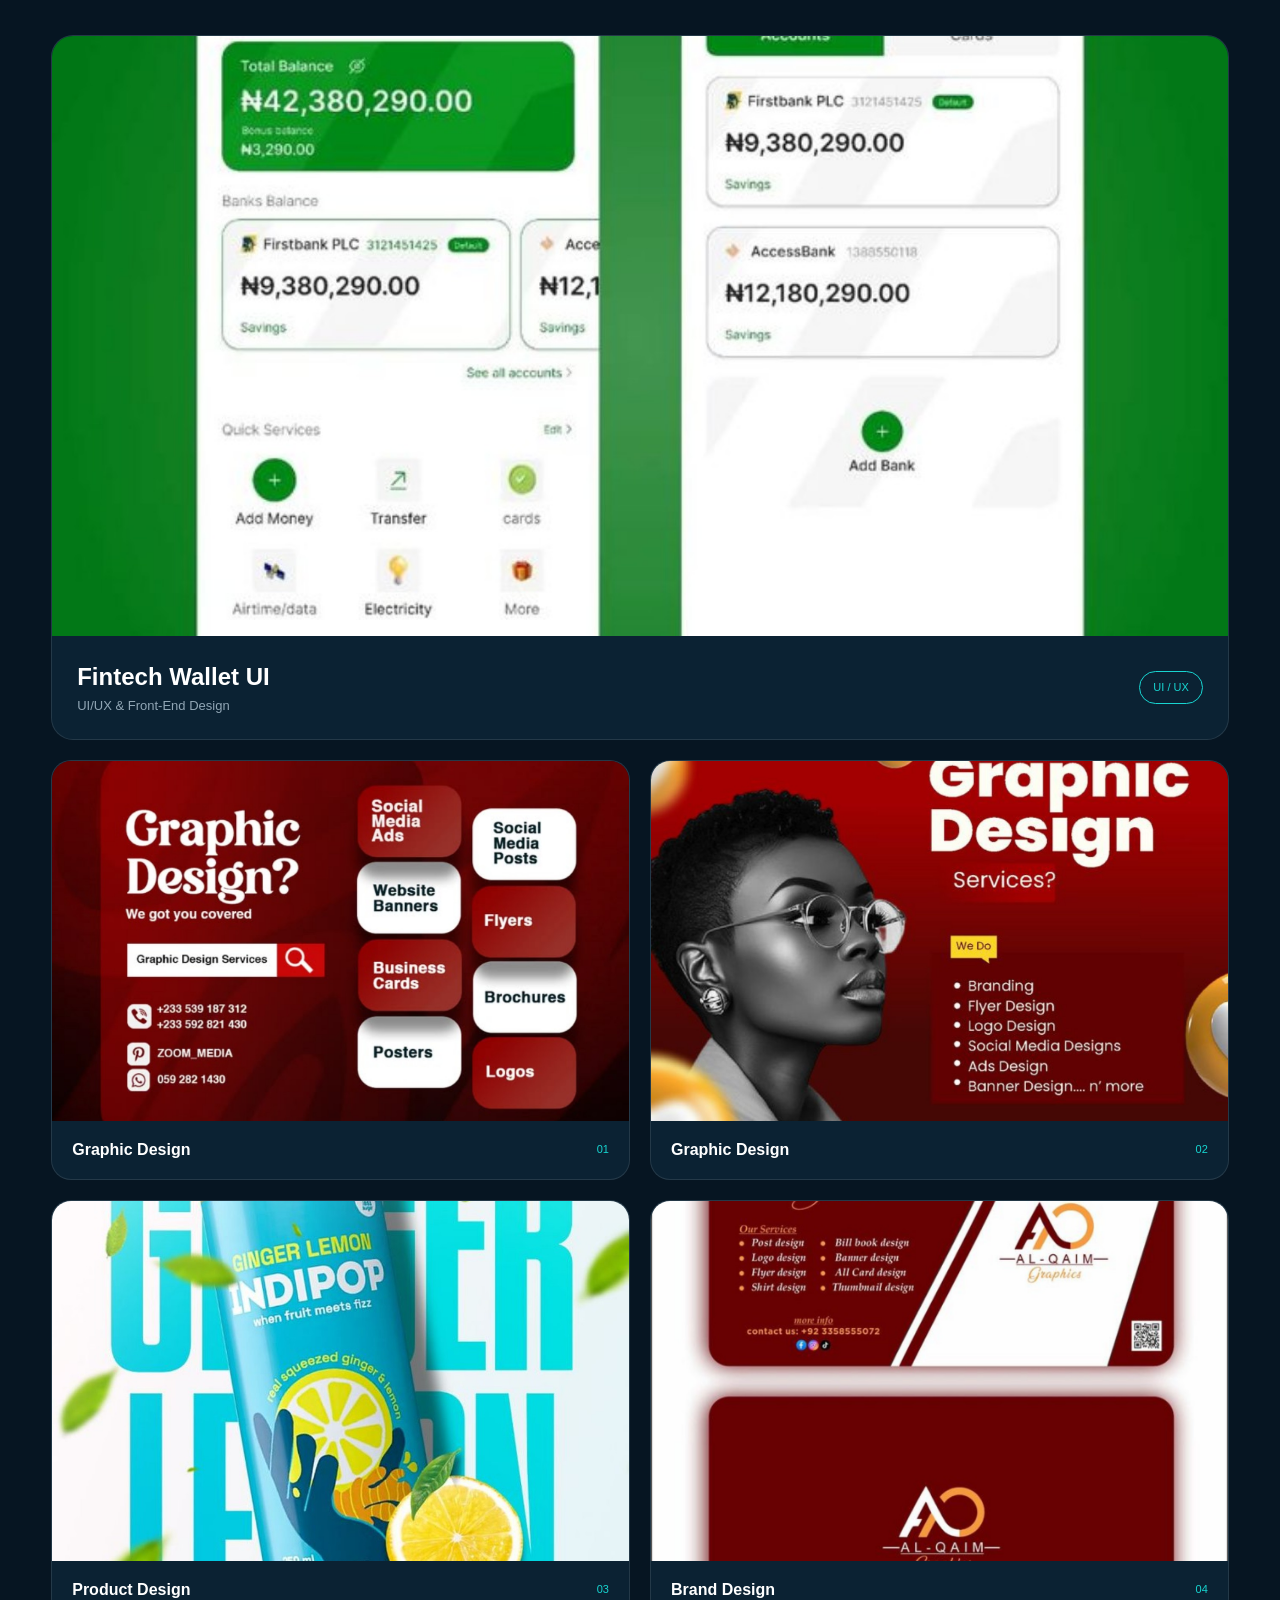
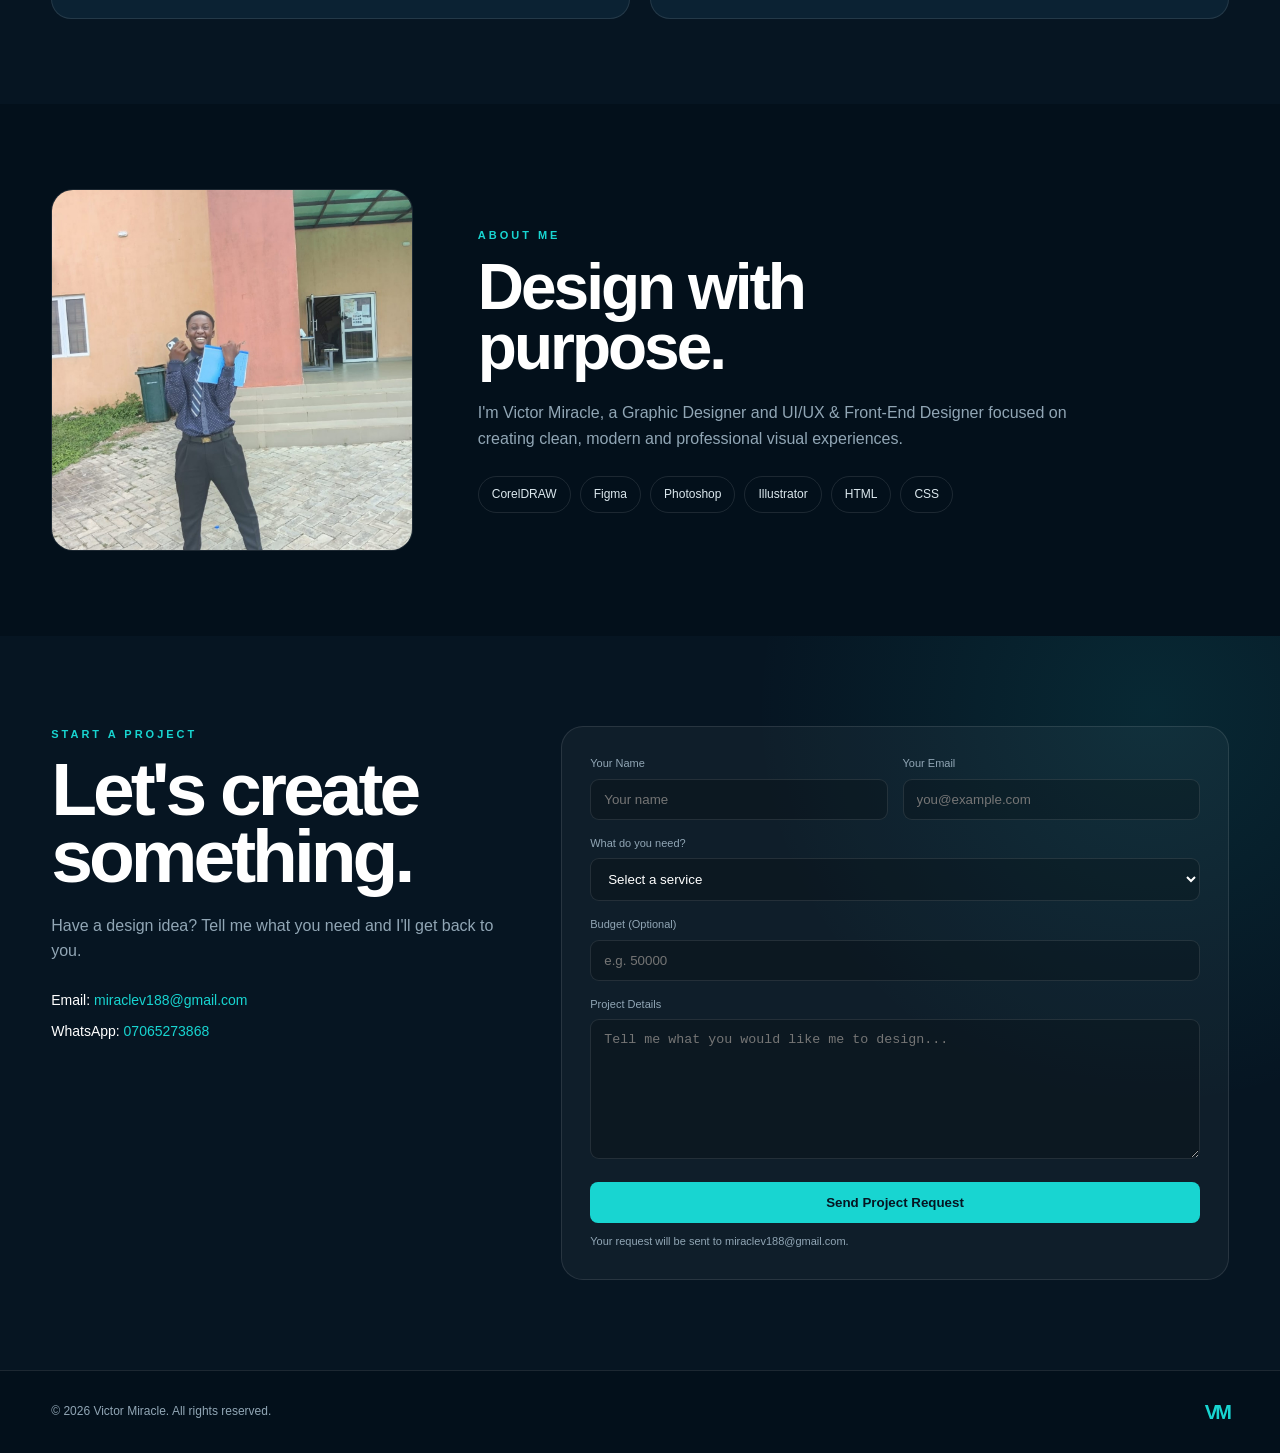
==== commit 51ecdaec: "Update index.html" ====
--- a/index.html
+++ b/index.html
@@ -178,14 +178,12 @@
 
 /* ================= HERO ================= */
 
+/* FIXED: removed the full-screen min-height so the extra space is gone.
+   To adjust the space, change the padding: top 40px, bottom 50px. */
 .hero{
-  min-height:calc(100vh - 78px);
-
-  /* REDUCED TOP AND BOTTOM SPACE */
-  padding:35px 0 55px;
-
-  display:flex;
-  align-items:center;
+  min-height:auto;
+  padding:40px 0 50px;
+  display:block;
 
   background:
   radial-gradient(
@@ -221,7 +219,6 @@
   color:var(--text);
   font-size:12px;
 
-  /* REDUCED GAP BELOW */
   margin-bottom:14px;
 }
 
@@ -238,7 +235,6 @@
   line-height:.86;
   letter-spacing:-6px;
 
-  /* REDUCED GAP BELOW */
   margin-bottom:18px;
 }
 
@@ -772,8 +768,7 @@
   }
 
   .hero{
-    min-height:auto;
-    padding:30px 0 65px;
+    padding:30px 0 50px;
   }
 
   .hero-grid{
@@ -862,7 +857,7 @@
   /* EXTRA COMPACT MOBILE HERO */
 
   .hero{
-    padding:25px 0 55px;
+    padding:25px 0 45px;
   }
 
   .hero-grid{
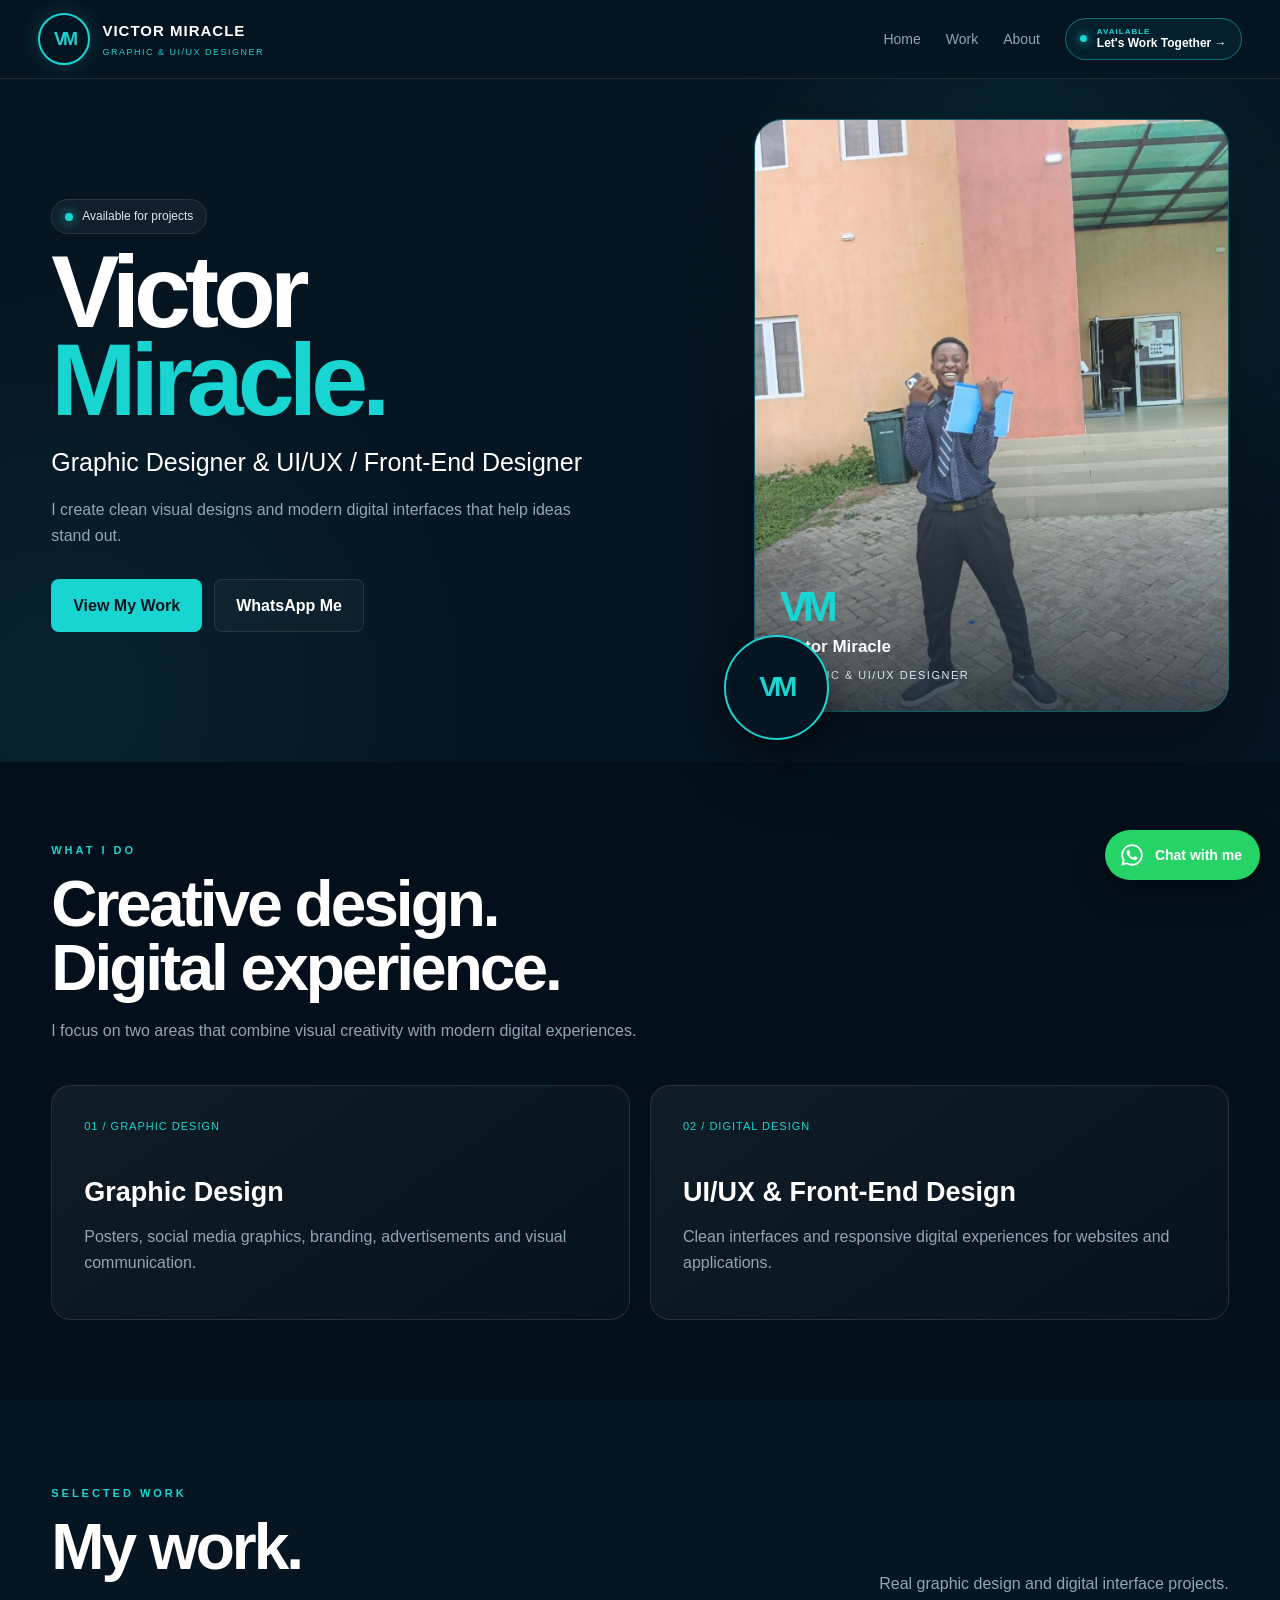
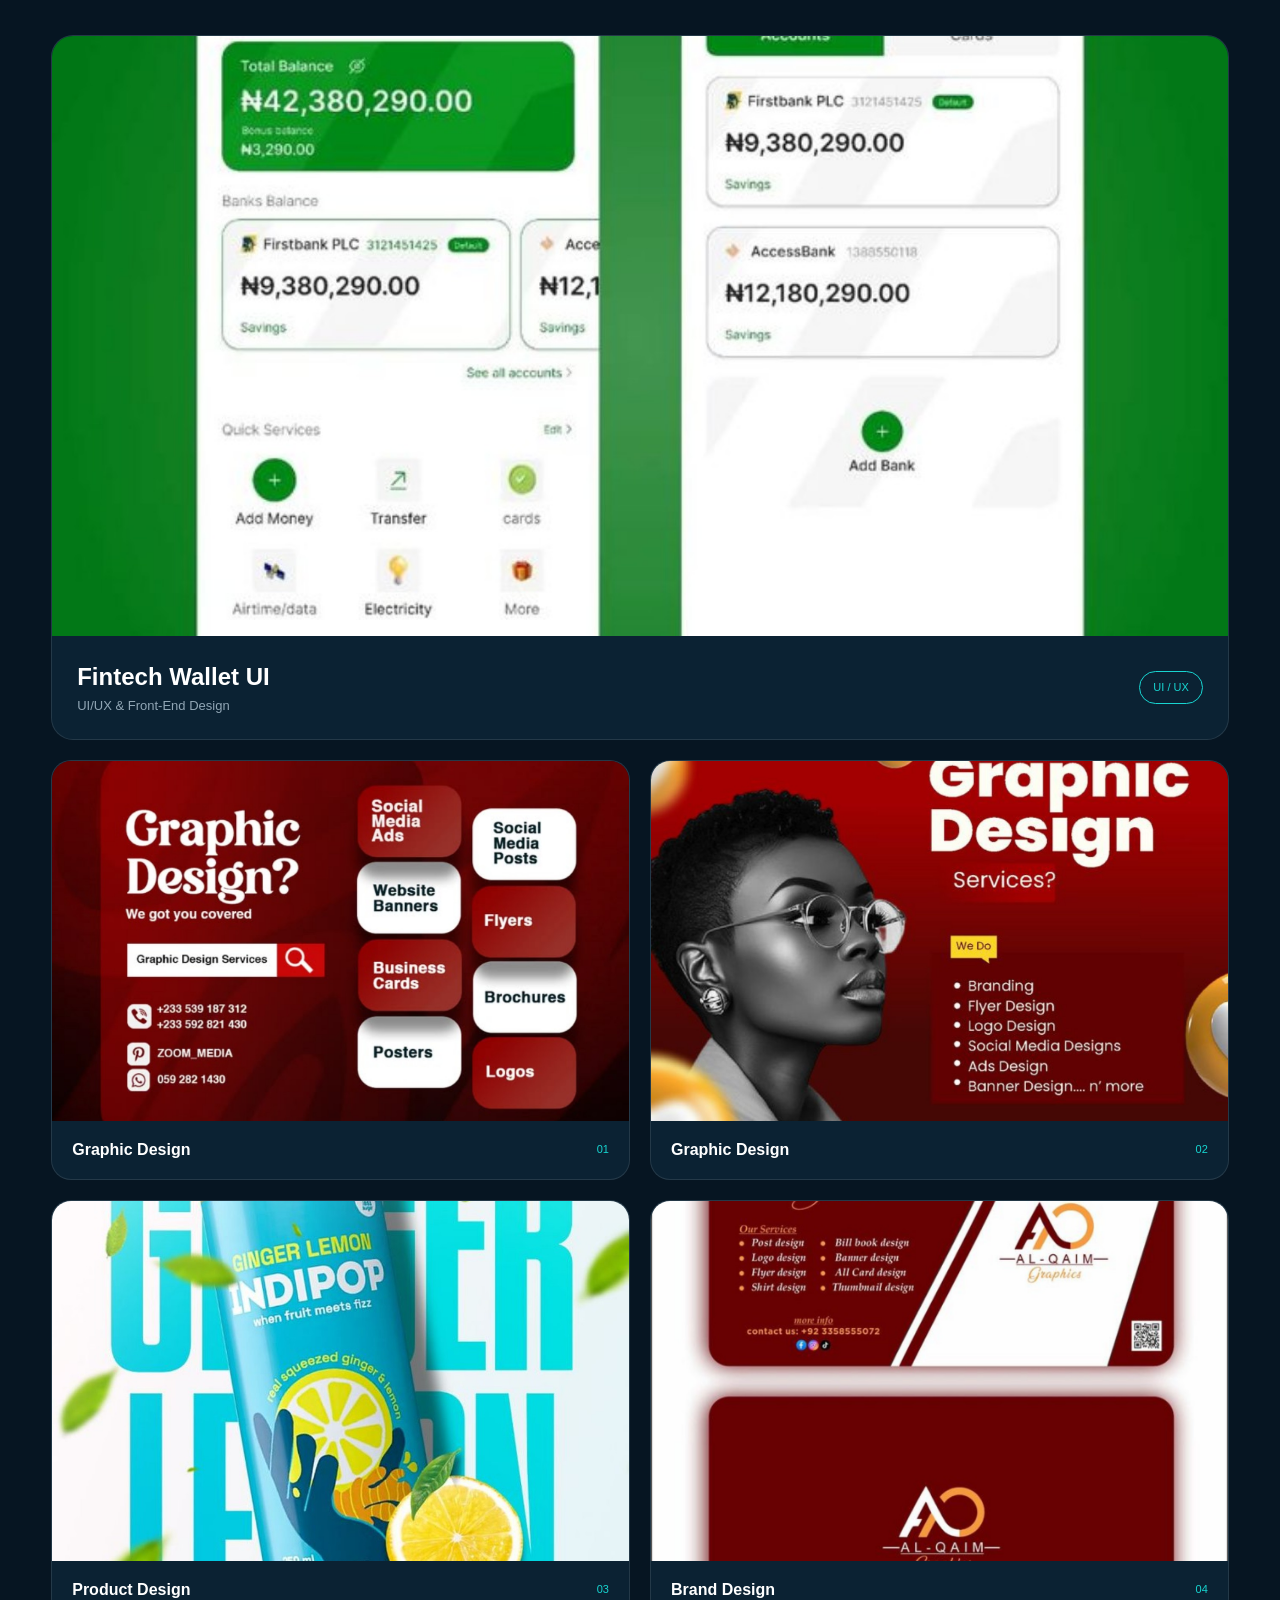
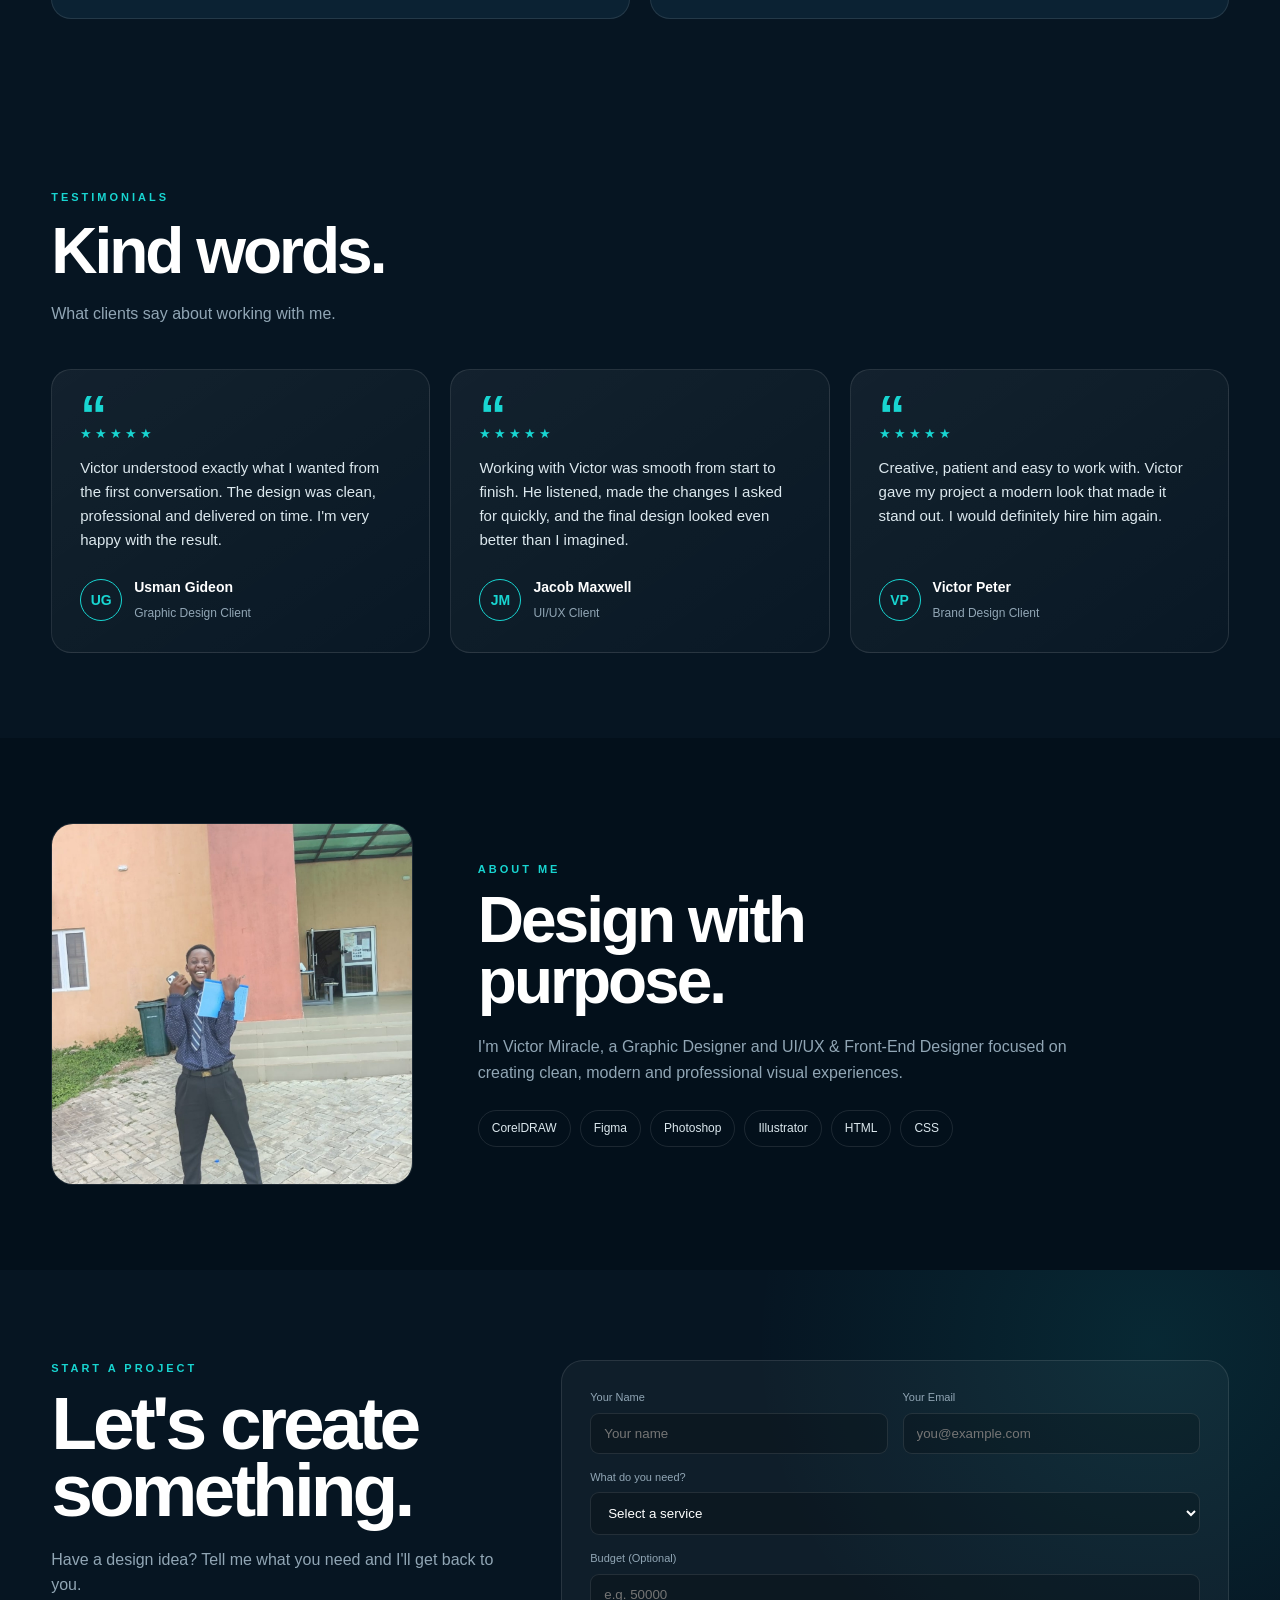
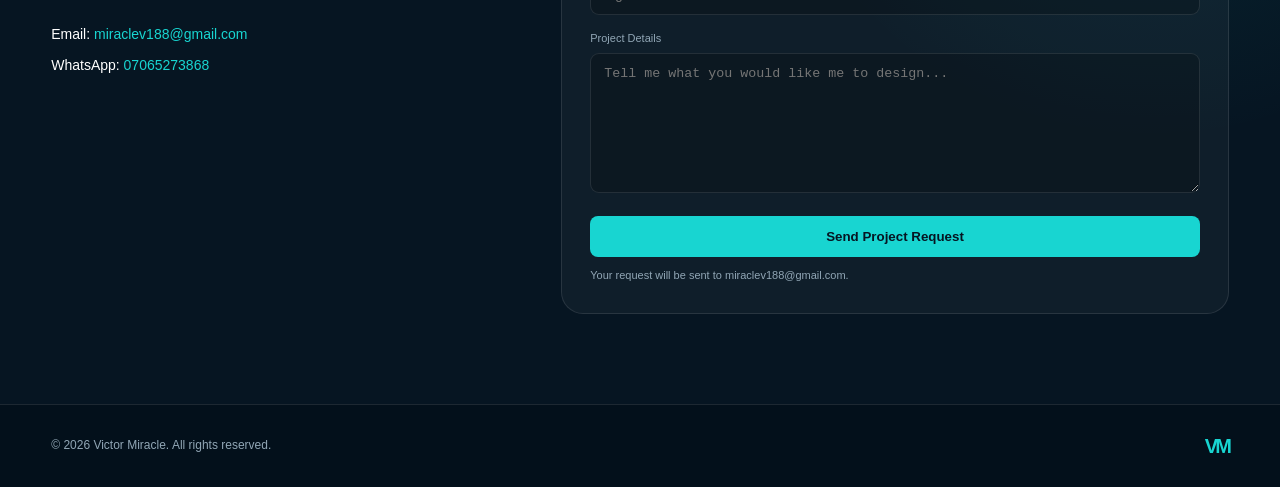
==== commit 4394ec51: "Update index.html" ====
--- a/index.html
+++ b/index.html
@@ -718,6 +718,123 @@
   margin-top:10px;
 }
 
+/* ================= TESTIMONIALS ================= */
+
+.testimonials-grid{
+  display:grid;
+  grid-template-columns:repeat(3,1fr);
+  gap:20px;
+  margin-top:42px;
+}
+
+.testimonial{
+  padding:28px;
+  border:1px solid var(--line);
+  background:
+    linear-gradient(
+      145deg,
+      rgba(255,255,255,.055),
+      rgba(255,255,255,.015)
+    );
+  border-radius:20px;
+  display:flex;
+  flex-direction:column;
+  justify-content:space-between;
+  gap:24px;
+  transition:.3s;
+}
+
+.testimonial:hover{
+  transform:translateY(-4px);
+  border-color:rgba(24,213,209,.5);
+}
+
+.quote-mark{
+  color:var(--cyan);
+  font-size:54px;
+  font-weight:900;
+  line-height:.6;
+  height:26px;
+}
+
+.stars{
+  color:var(--cyan);
+  letter-spacing:3px;
+  font-size:13px;
+  margin-bottom:12px;
+}
+
+.testimonial-text{
+  color:var(--text);
+  font-size:15px;
+}
+
+.client{
+  display:flex;
+  align-items:center;
+  gap:12px;
+}
+
+.client-avatar{
+  width:42px;
+  height:42px;
+  border-radius:50%;
+  border:1px solid var(--cyan);
+  display:flex;
+  align-items:center;
+  justify-content:center;
+  color:var(--cyan);
+  font-weight:bold;
+  font-size:14px;
+  flex-shrink:0;
+}
+
+.client-info strong{
+  display:block;
+  font-size:14px;
+}
+
+.client-info span{
+  color:var(--muted);
+  font-size:12px;
+}
+
+/* ================= FLOATING WHATSAPP ================= */
+
+.whatsapp-float{
+  position:fixed;
+  right:20px;
+  bottom:20px;
+  z-index:1200;
+
+  display:flex;
+  align-items:center;
+  gap:10px;
+
+  padding:12px 18px 12px 14px;
+  border-radius:50px;
+
+  background:#25d366;
+  color:#fff;
+  font-weight:bold;
+  font-size:14px;
+
+  box-shadow:0 12px 30px rgba(0,0,0,.45);
+  transition:.3s;
+}
+
+.whatsapp-float:hover{
+  transform:translateY(-3px);
+  box-shadow:0 16px 36px rgba(37,211,102,.4);
+}
+
+.whatsapp-float svg{
+  width:26px;
+  height:26px;
+  fill:#fff;
+  flex-shrink:0;
+}
+
 /* ================= FOOTER ================= */
 
 footer{
@@ -818,6 +935,10 @@
     grid-template-columns:1fr;
     gap:0;
   }
+
+  .testimonials-grid{
+    grid-template-columns:1fr;
+  }
 }
 
 /* ================= MOBILE ================= */
@@ -904,6 +1025,16 @@
     gap:8px;
   }
 
+  .whatsapp-float{
+    right:16px;
+    bottom:16px;
+    padding:14px;
+  }
+
+  .whatsapp-float span{
+    display:none;
+  }
+
 }
 
 </style>
@@ -1328,6 +1459,136 @@
 <span>
 04
 </span>
+
+</div>
+
+</div>
+
+
+</div>
+
+</div>
+
+</section>
+
+
+<!-- ================= TESTIMONIALS ================= -->
+
+<section class="testimonials" id="testimonials">
+
+<div class="container">
+
+<div class="section-label">
+Testimonials
+</div>
+
+<h2 class="section-title">
+Kind words.
+</h2>
+
+<p class="section-subtitle">
+
+What clients say about working with me.
+
+</p>
+
+
+<div class="testimonials-grid">
+
+
+<!-- TESTIMONIAL 1 -->
+<div class="testimonial">
+
+<div>
+
+<div class="quote-mark">“</div>
+
+<div class="stars">★★★★★</div>
+
+<p class="testimonial-text">
+
+Victor understood exactly what I wanted from the first
+conversation. The design was clean, professional and
+delivered on time. I'm very happy with the result.
+
+</p>
+
+</div>
+
+<div class="client">
+
+<div class="client-avatar">UG</div>
+
+<div class="client-info">
+<strong>Usman Gideon</strong>
+<span>Graphic Design Client</span>
+</div>
+
+</div>
+
+</div>
+
+
+<!-- TESTIMONIAL 2 -->
+<div class="testimonial">
+
+<div>
+
+<div class="quote-mark">“</div>
+
+<div class="stars">★★★★★</div>
+
+<p class="testimonial-text">
+
+Working with Victor was smooth from start to finish. He
+listened, made the changes I asked for quickly, and the
+final design looked even better than I imagined.
+
+</p>
+
+</div>
+
+<div class="client">
+
+<div class="client-avatar">JM</div>
+
+<div class="client-info">
+<strong>Jacob Maxwell</strong>
+<span>UI/UX Client</span>
+</div>
+
+</div>
+
+</div>
+
+
+<!-- TESTIMONIAL 3 -->
+<div class="testimonial">
+
+<div>
+
+<div class="quote-mark">“</div>
+
+<div class="stars">★★★★★</div>
+
+<p class="testimonial-text">
+
+Creative, patient and easy to work with. Victor gave my
+project a modern look that made it stand out. I would
+definitely hire him again.
+
+</p>
+
+</div>
+
+<div class="client">
+
+<div class="client-avatar">VP</div>
+
+<div class="client-info">
+<strong>Victor Peter</strong>
+<span>Brand Design Client</span>
+</div>
 
 </div>
 
@@ -1650,5 +1911,23 @@
 
 </footer>
 
+
+<!-- ================= FLOATING WHATSAPP BUTTON ================= -->
+
+<a
+href="https://wa.me/2347065273868?text=Hi%20Victor%2C%20I%20saw%20your%20portfolio%20and%20I%27d%20like%20to%20work%20with%20you."
+target="_blank"
+rel="noopener"
+class="whatsapp-float"
+aria-label="Chat on WhatsApp">
+
+<svg viewBox="0 0 24 24" aria-hidden="true">
+<path d="M12.04 2C6.58 2 2.13 6.45 2.13 11.91c0 1.75.46 3.45 1.32 4.95L2.05 22l5.25-1.38a9.9 9.9 0 0 0 4.74 1.21c5.46 0 9.91-4.45 9.91-9.91S17.5 2 12.04 2zm0 18.15a8.2 8.2 0 0 1-4.19-1.15l-.3-.18-3.12.82.83-3.04-.2-.31a8.2 8.2 0 0 1-1.26-4.38c0-4.54 3.7-8.24 8.24-8.24s8.24 3.7 8.24 8.24-3.7 8.24-8.24 8.24zm4.52-6.16c-.25-.12-1.47-.72-1.69-.81-.23-.08-.39-.12-.56.12-.17.25-.64.81-.78.97-.14.17-.29.19-.54.06-.25-.12-1.05-.39-2-1.23-.74-.66-1.23-1.47-1.38-1.72-.14-.25-.02-.38.11-.5.11-.11.25-.29.37-.43.12-.14.17-.25.25-.41.08-.17.04-.31-.02-.43-.06-.12-.56-1.34-.76-1.84-.2-.48-.41-.42-.56-.43h-.48c-.17 0-.43.06-.66.31-.23.25-.87.85-.87 2.07s.89 2.4 1.01 2.56c.12.17 1.75 2.67 4.23 3.74.59.26 1.05.41 1.41.52.59.19 1.13.16 1.56.1.48-.07 1.47-.6 1.67-1.18.21-.58.21-1.07.14-1.18-.06-.1-.23-.16-.48-.29z"/>
+</svg>
+
+<span>Chat with me</span>
+
+</a>
+
 </body>
 </html>
